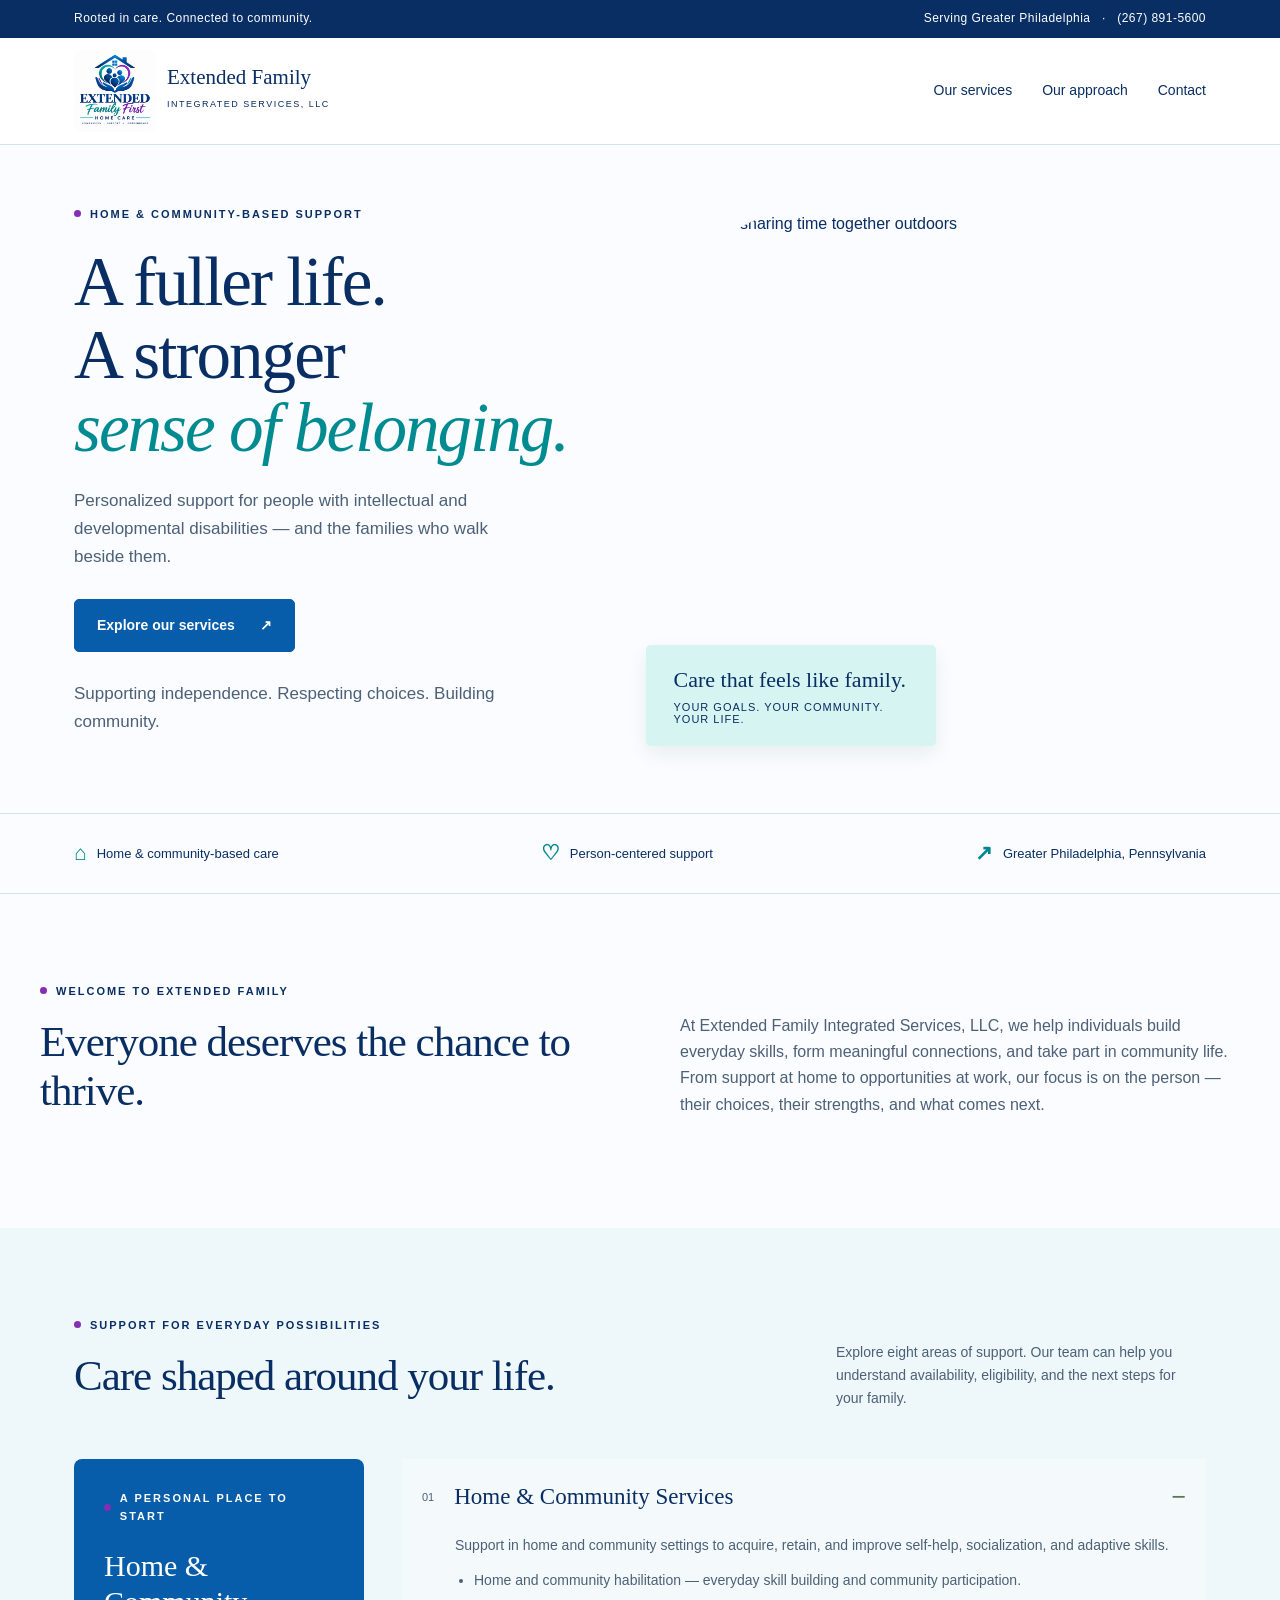
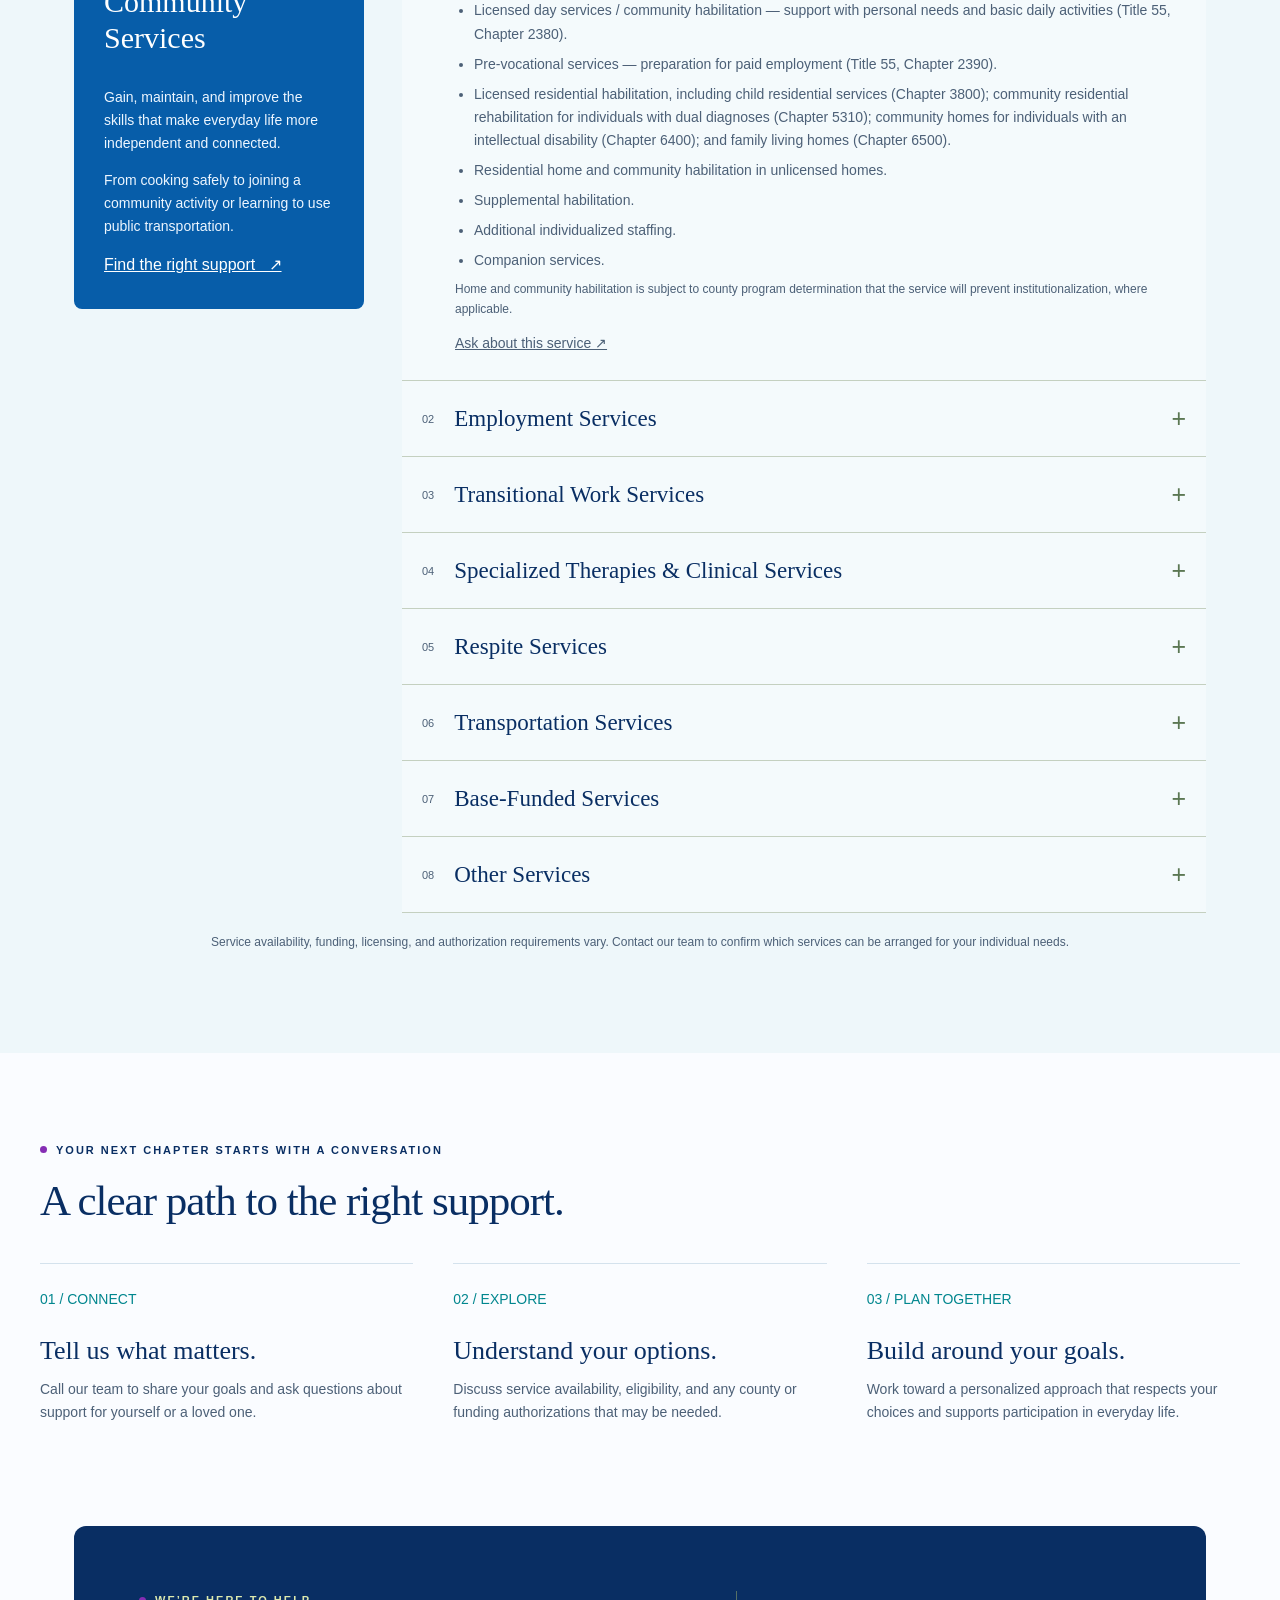
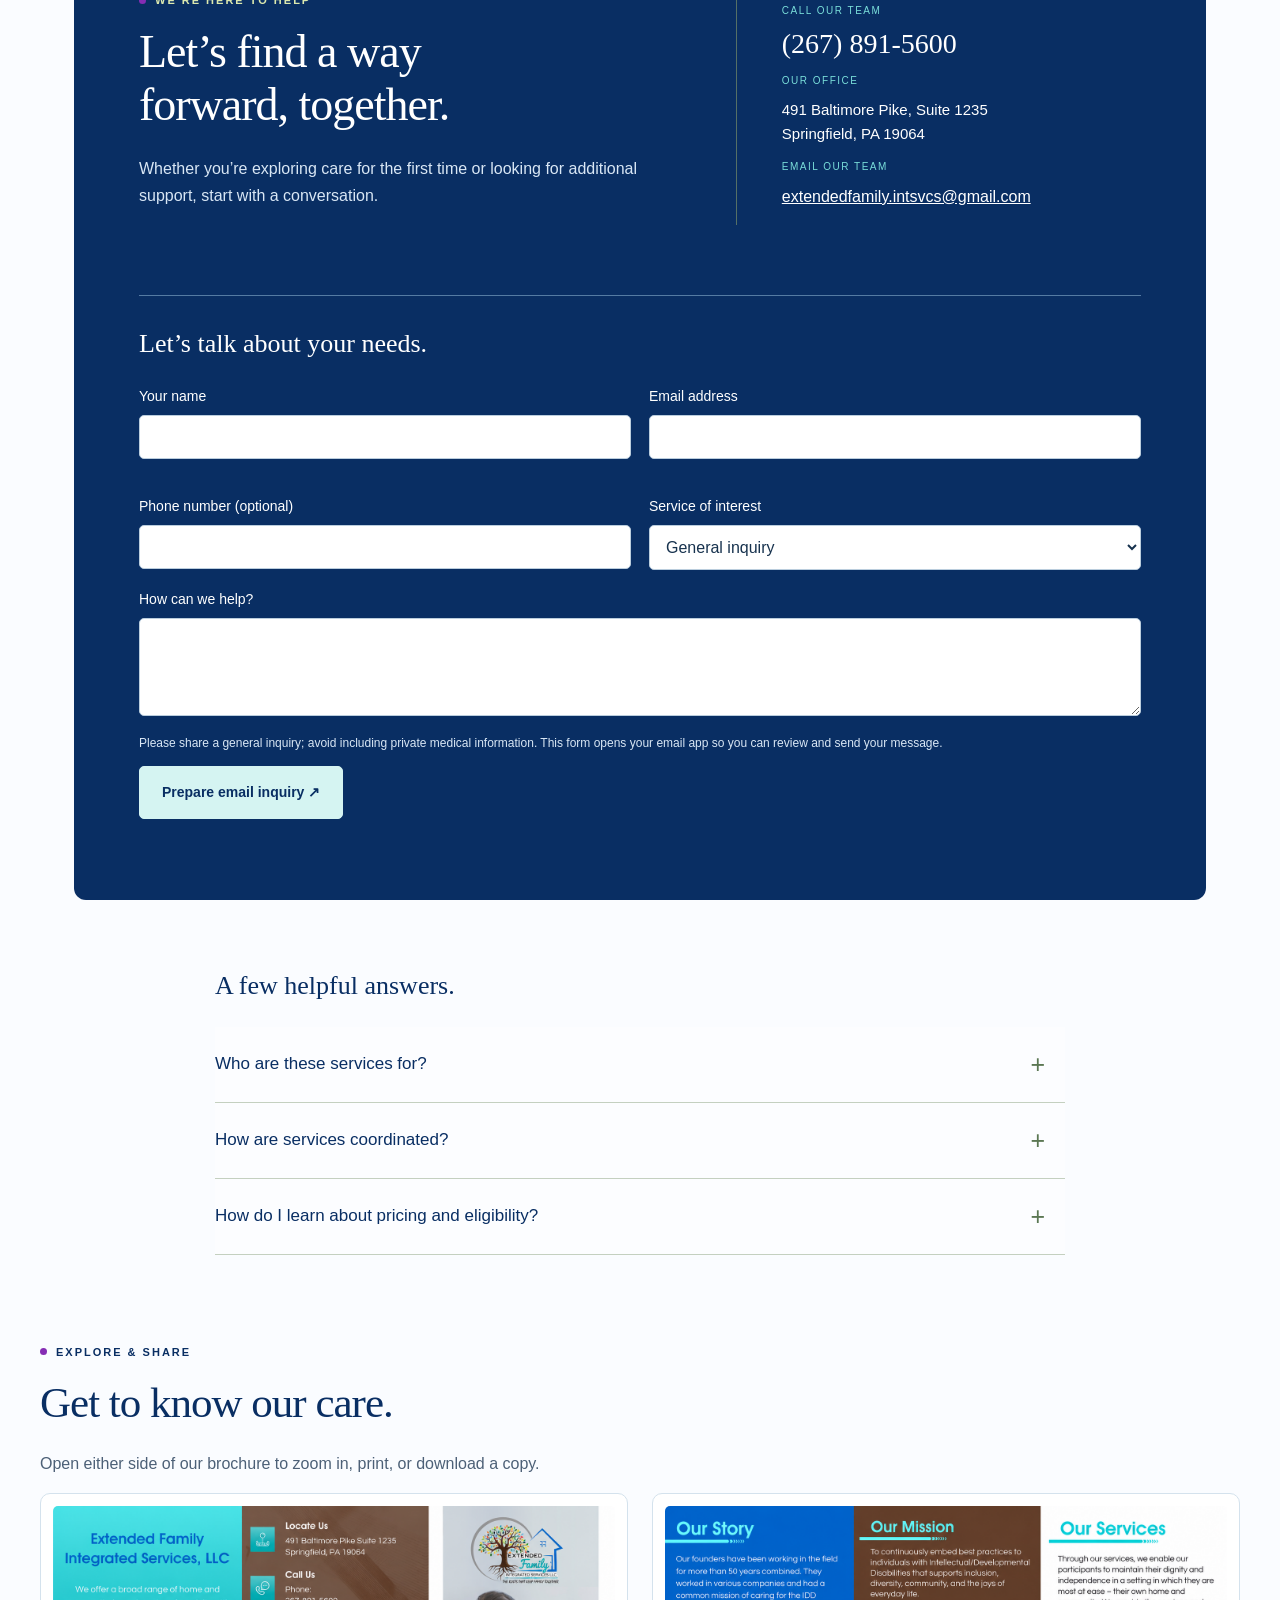
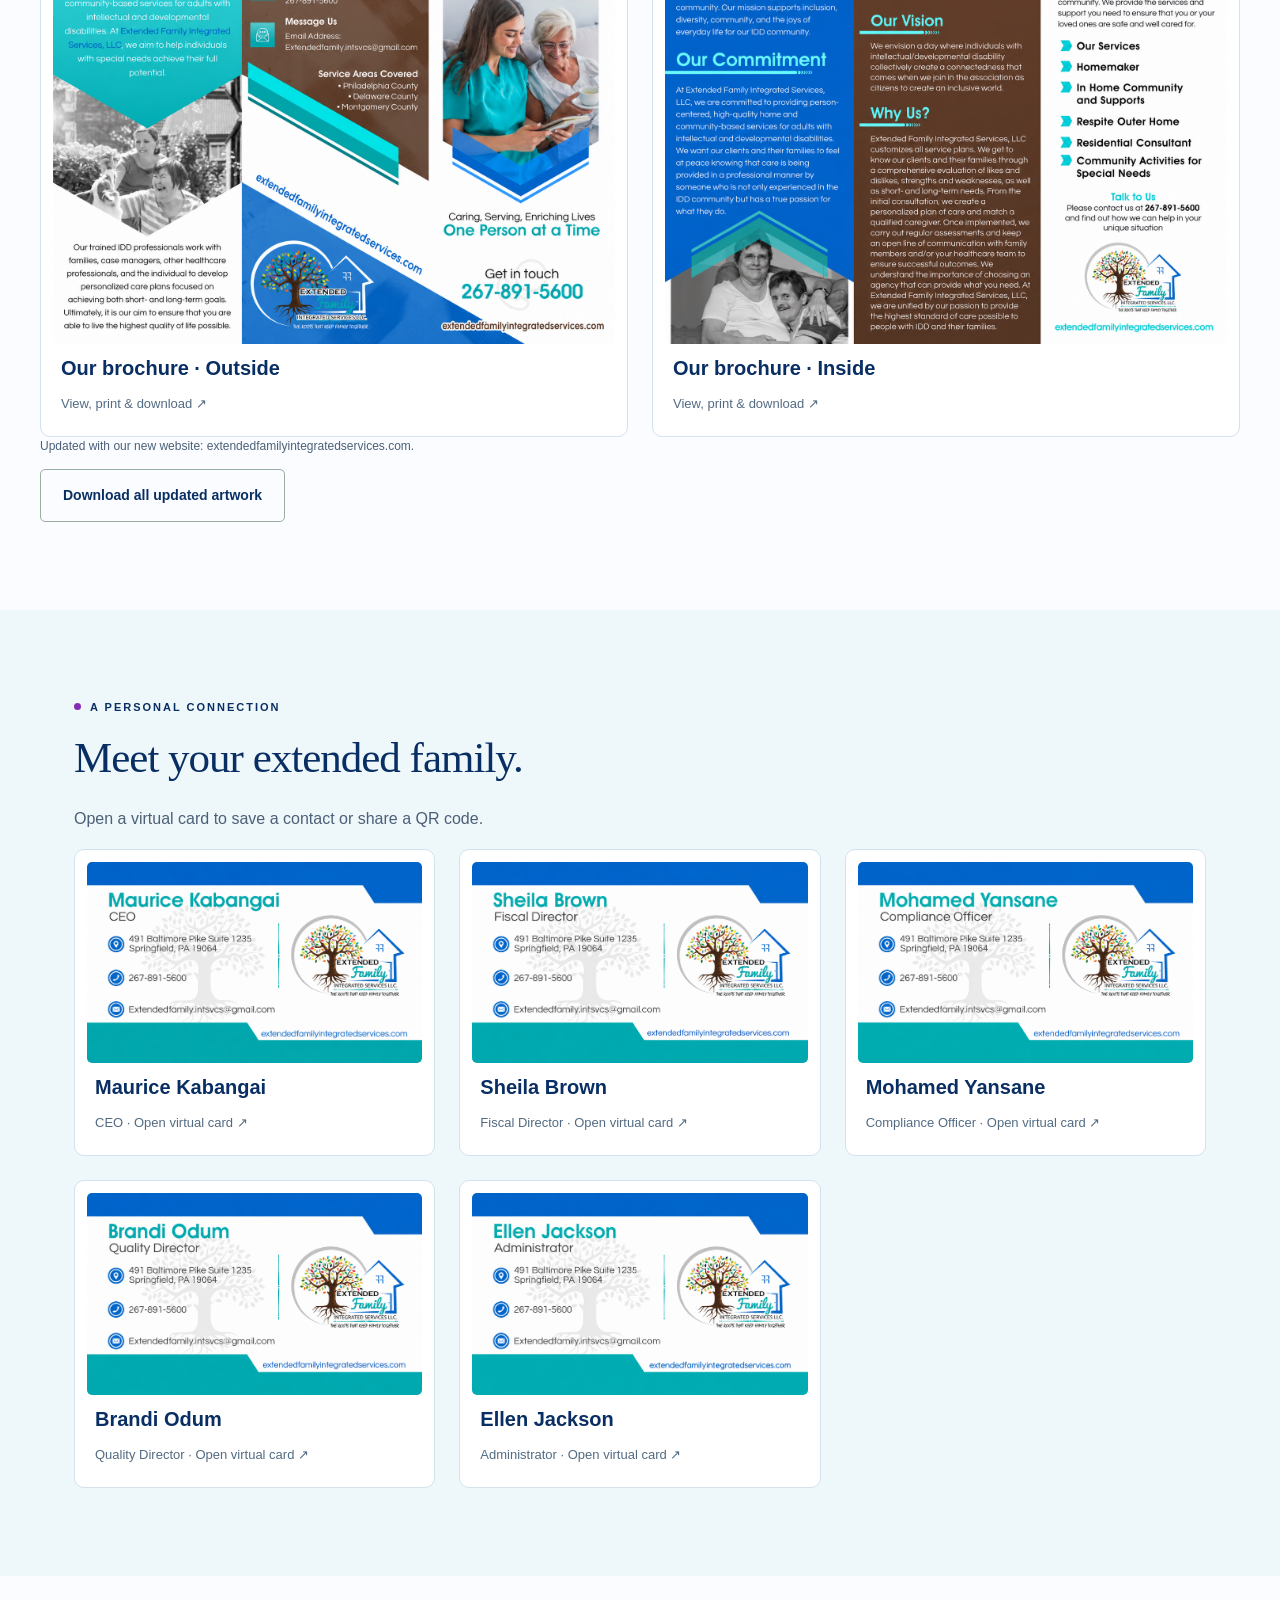
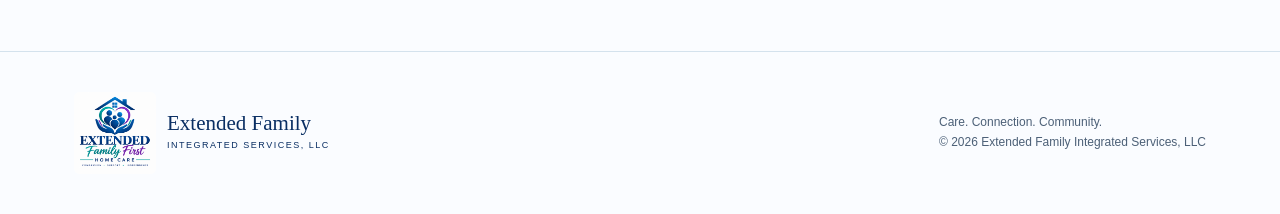
==== index.html @ a1084e84 "Add Extended Family Integrated Services site from ChatGPT build Static single-page site (index.html)" ====
<!DOCTYPE html><html lang="en"><head><meta charset="utf-8"><meta name="viewport" content="width=device-width,initial-scale=1"><title>Extended Family Integrated Services | Care, Community & Independence</title><meta name="description" content="Explore personalized developmental disability care, home and community services, employment support, respite and more in Greater Philadelphia."><style>
:root{--ink:#163c37;--green:#245b4b;--cream:#f6f5ef;--lime:#dce9ae;--line:#d6ddd3}*{box-sizing:border-box}html{scroll-behavior:smooth;scroll-padding-top:95px}body{margin:0;background:var(--cream);color:var(--ink);font:16px/1.65 Arial,sans-serif}a{color:inherit}button,input,select{font:inherit}a,button,summary{touch-action:manipulation}:focus-visible{outline:3px solid #b76931;outline-offset:5px}.wrap{max-width:1200px;margin:auto;padding:0 34px}.top{background:var(--ink);color:white;font-size:12px;letter-spacing:.04em;padding:9px 0}.top .wrap{display:flex;justify-content:space-between}.top a{text-decoration:none}header{position:sticky;top:0;background:#f6f5eff5;backdrop-filter:blur(10px);z-index:10;border-bottom:1px solid var(--line)}nav{height:88px;display:flex;align-items:center;justify-content:space-between;gap:20px}.brand{display:flex;align-items:center;gap:11px;text-decoration:none}.mark{width:43px;height:43px;background:var(--green);color:var(--lime);border-radius:50% 50% 12% 50%;display:grid;place-items:center;font:30px Georgia}.brand strong{font:22px Georgia;display:block;line-height:1.1}.brand small{font-size:9px;letter-spacing:1.5px}.links{display:flex;align-items:center;gap:30px;font-size:14px}.links a{text-decoration:none}.button{display:inline-flex;align-items:center;justify-content:center;gap:25px;padding:14px 22px;background:var(--green);color:white;text-decoration:none;border-radius:5px;border:1px solid var(--green);font-weight:600;font-size:14px}.button:hover{background:#163c37}.button.light{background:var(--lime);color:var(--ink);border-color:var(--lime)}.button.outline{background:transparent;color:var(--ink);border-color:#9aaea1}.hero{display:grid;grid-template-columns:1fr 1fr;gap:65px;padding-top:60px;padding-bottom:60px;align-items:center}.eyebrow{font-size:11px;letter-spacing:2px;text-transform:uppercase;font-weight:700;display:flex;align-items:center;gap:9px}.eyebrow:before{content:'';width:7px;height:7px;background:#83a16b;border-radius:50%}h1,h2,h3,p{margin-top:0}h1{font:clamp(46px,5.4vw,72px)/1.06 Georgia,serif;letter-spacing:-2px;margin:22px 0}h1 em{font-weight:400;color:#688259}p{color:#566b61}.hero p{max-width:450px;font-size:17px}.actions{display:flex;gap:14px;flex-wrap:wrap;margin:28px 0}.small{font-size:12px}.hero-media{position:relative;padding-bottom:25px}.hero-media img{width:100%;height:510px;object-fit:cover;border-radius:130px 12px 12px 12px;display:block}.photo-note{position:absolute;bottom:0;left:-27px;background:var(--lime);padding:21px 28px;border-radius:5px;box-shadow:0 8px 20px #163c3712;max-width:290px;font:22px/1.25 Georgia}.photo-note span{display:block;font:11px Arial;margin-top:8px;letter-spacing:1px}.trust{border-block:1px solid var(--line);padding:22px 0}.trust .wrap{display:flex;justify-content:space-between;gap:20px;font-size:13px}.trust span{display:flex;gap:10px;align-items:center}.trust b{font-size:21px;color:#728b58}.section{padding:88px 0}.intro{display:grid;grid-template-columns:1fr 1fr;gap:80px;align-items:start}h2{font:43px/1.15 Georgia;letter-spacing:-1px;margin:17px 0 24px}h3{font:26px/1.2 Georgia}.intro p{padding-top:31px}.services{background:#eaf0e6}.section-head{display:flex;justify-content:space-between;align-items:end;gap:40px;margin-bottom:35px}.section-head p{max-width:370px;font-size:14px}.service-layout{display:grid;grid-template-columns:290px 1fr;gap:38px}.service-aside{background:var(--green);color:white;padding:30px;border-radius:8px;align-self:start}.service-aside p{color:#dae5d9;font-size:14px}.service-aside h3{font-size:30px;margin-top:22px}.service-aside a{color:var(--lime)}details{border-bottom:1px solid #c4d0c0;background:#ffffff55}summary{list-style:none;cursor:pointer;display:flex;align-items:center;gap:20px;padding:23px 20px;font:23px Georgia}summary::-webkit-details-marker{display:none}summary .num{font:11px Arial;color:#60745c}summary:after{content:'+';margin-left:auto;font:25px Arial;color:#5b7753}details[open] summary:after{content:'−'}.detail{padding:0 25px 25px 53px;color:#4d6357;font-size:14px}.detail p{margin-bottom:12px}.detail ul{padding-left:19px;margin:8px 0}.detail li{margin:7px 0}.detail strong{color:var(--ink)}.reg{font-size:12px;color:#71816e}.steps{display:grid;grid-template-columns:repeat(3,1fr);gap:40px;margin-top:38px}.step{border-top:1px solid var(--line);padding-top:22px}.step>span{font:14px Arial;color:#779461}.step h3{margin:22px 0 12px}.step p{font-size:14px}.contact{background:var(--ink);color:white;padding:65px;border-radius:12px;display:grid;grid-template-columns:1.3fr 1fr;gap:70px}.contact h2{font-size:46px}.contact p{color:#c5d5c8}.contact .eyebrow{color:#dce9ae}.contact-info{border-left:1px solid #557066;padding-left:45px}.contact-info small{display:block;color:#aebfac;letter-spacing:1.5px;font-size:10px;margin:12px 0 8px}.phone{font:28px Georgia;text-decoration:none}.contact-info address{font-style:normal;font-size:15px}.faq{max-width:850px;margin:70px auto 0}.faq h3{margin-bottom:25px}.faq summary{font:17px Arial;padding-left:0}.faq .detail{padding-left:0}footer{padding:40px 0;border-top:1px solid var(--line);margin-top:75px;font-size:12px}.foot{display:flex;justify-content:space-between;gap:25px;align-items:center}footer p{margin:0}.menu{display:none} @media(max-width:850px){.links{gap:16px}.links .button{display:none}.hero{gap:30px}h1{font-size:51px}.hero-media img{height:450px}.intro{gap:35px}.service-layout{grid-template-columns:230px 1fr}.contact{padding:40px;gap:30px}.trust .wrap{flex-wrap:wrap}}@media(max-width:620px){.wrap{padding:0 22px}.top .wrap>span{display:none}.top .wrap{justify-content:center}nav{height:76px}.brand strong{font-size:20px}.links{gap:15px;font-size:12px}.links a:nth-child(2){display:none}.hero{grid-template-columns:1fr;padding-top:35px;padding-bottom:40px;gap:30px}h1{font-size:52px}.hero-media img{height:370px;border-radius:80px 8px 8px 8px}.photo-note{left:12px;font-size:21px}.trust .wrap{display:grid;gap:10px;font-size:12px}.section{padding:55px 0}.intro,.service-layout,.contact{grid-template-columns:1fr;gap:20px}h2{font-size:36px}.intro p{padding-top:0}.section-head{display:block;margin-bottom:25px}.service-aside{padding:24px}.service-aside h3{margin:10px 0}.steps{grid-template-columns:1fr;gap:20px}.step h3{margin-top:12px}summary{font-size:20px;padding-inline:10px}.detail{padding-left:35px}.contact{padding:30px 24px}.contact h2{font-size:38px}.contact-info{border-left:0;border-top:1px solid #557066;padding:20px 0 0}.foot{align-items:start;flex-direction:column}.faq{margin-top:45px}}

/* Comfortable sizing across phones, tablets, and desktops. */
.hero>div,.intro>*,.service-layout>*,.contact>*{min-width:0}
summary{overflow-wrap:anywhere}summary .num,summary:after{flex-shrink:0}
@media(max-width:1000px) and (min-width:621px){.hero{gap:32px}h1{font-size:clamp(40px,5.4vw,54px)}.hero-media img{height:440px}.photo-note{left:0}.links{gap:18px}.contact{padding:36px;gap:28px}.contact-info{padding-left:26px}}
@media(max-width:620px){nav{height:auto;min-height:100px;flex-wrap:wrap;gap:8px;padding-top:14px!important;padding-bottom:10px!important}.links{width:100%;justify-content:space-between}.links a{display:flex!important;align-items:center;min-height:44px}.links .button{display:none!important}.links a:nth-child(2){display:flex!important}html{scroll-padding-top:125px}h1{font-size:clamp(39px,10.8vw,52px)}.hero p{font-size:16px}.hero .small{font-size:12px}.actions{gap:10px}.actions .button{width:100%;min-height:48px}.hero-media img{height:340px}.photo-note{max-width:calc(100% - 24px)}summary{min-height:64px;gap:12px;font-size:19px}.detail{padding-left:26px}.phone{font-size:26px}.contact .button{width:100%}.contact h2{font-size:clamp(31px,9vw,38px)}.section-head p{max-width:none}}
@media(prefers-reduced-motion:reduce){html{scroll-behavior:auto}}

:root{--ink:#092e63;--green:#075da9;--cream:#fafcff;--lime:#d5f4f2;--line:#d4e2ed}p{color:#4c6077}header{background:#fffffff5}.brand-logo{width:82px;height:82px;object-fit:contain}.brand strong{font-size:21px}.brand small{font-size:9px}nav{height:106px}.top{background:#092e63}h1 em{color:#008b91}.eyebrow:before{background:#852db4}.services,.team-section{background:#eef7fa}.service-aside{background:#075da9}.service-aside p{color:#edf6ff}.service-aside a{color:white}.trust b,.step>span{color:#00868e}.detail,.reg,summary .num{color:#4c6077}.contact{background:#092e63}.contact p{color:#d9e7f5}.contact-info small{color:#79ddd9}.email{overflow-wrap:anywhere}.inquiry{grid-column:1/-1;border-top:1px solid #557ba3;padding-top:32px}.form-grid{display:grid;grid-template-columns:1fr 1fr;gap:18px}label{display:block;font-size:14px;margin-bottom:18px}input,select,textarea{display:block;width:100%;margin-top:7px;padding:12px;border:1px solid #bacddd;border-radius:5px;background:white;color:#17324e;font:16px Arial}textarea{resize:vertical}.brochure-grid,.team-grid{display:grid;grid-template-columns:repeat(2,minmax(0,1fr));gap:24px}.team-grid{grid-template-columns:repeat(3,minmax(0,1fr))}.media-tile{text-align:left;background:white;border:1px solid var(--line);border-radius:10px;padding:12px;cursor:pointer;color:var(--ink);min-width:0;transition:box-shadow .2s}.media-tile:hover{box-shadow:0 8px 28px #092e6320}.media-tile img{width:100%;display:block;border-radius:5px}.media-tile strong,.media-tile span{display:block;padding:8px 8px 0}.media-tile strong{font-size:20px}.media-tile span{font-size:13px;padding-bottom:10px;color:#536b82}dialog{width:min(1050px,95vw);max-height:92dvh;border:0;border-radius:12px;padding:24px;color:var(--ink)}dialog::backdrop{background:#071d39b8}.dialog-top{display:flex;align-items:center;justify-content:space-between;gap:18px;position:sticky;top:-24px;background:white;z-index:1;padding:12px 0}.dialog-top h3{margin:0}.preview-image{width:100%;display:block}.zoom-area{overflow:auto;max-height:65vh;border:1px solid var(--line)}.zoom-area.zoomed img{width:1600px;max-width:none}.virtual-card{padding:28px;background:linear-gradient(120deg,#e8f8fa,#f3edfa);border-radius:10px;display:grid;grid-template-columns:1fr 160px;gap:20px}.virtual-card h2{margin:0 0 8px}.virtual-card p{margin-bottom:10px}.virtual-card a{overflow-wrap:anywhere}.qr{width:160px;background:white}.card-actions{display:flex;gap:10px;flex-wrap:wrap;margin:22px 0}.artwork{margin-top:20px}.artwork summary{font:15px Arial}.brand-logo{background:white;border-radius:6px}body:has(dialog[open]){overflow:hidden}@media(max-width:850px){.team-grid{grid-template-columns:repeat(2,minmax(0,1fr))}}@media(max-width:620px){.brand-logo{width:68px;height:68px}.brand strong{font-size:20px}.form-grid,.brochure-grid,.team-grid,.virtual-card{grid-template-columns:1fr}.virtual-card{padding:20px}.virtual-card h2{font-size:31px}.qr{width:145px}.dialog-top h3{font-size:20px}dialog{padding:16px}.dialog-top{top:-16px}.contact{padding:26px 20px}.card-actions .button{flex:1 1 140px}}
@media print{body>*{display:none!important}body>dialog[open]{display:block!important;position:static;max-height:none;width:100%;padding:0}.dialog-top,.card-actions,.print-hide{display:none!important}.zoom-area{max-height:none;overflow:visible;border:0}.zoom-area img,.zoom-area.zoomed img{width:100%;max-width:100%}dialog::backdrop{display:none}}
.availability-note{text-align:center;padding-top:20px} </style></head><body><a href="#main" style="position:absolute;left:-10000px" onfocus="this.style.left='10px'" onblur="this.style.left='-10000px'">Skip to content</a><div class="top"><div class="wrap"><span>Rooted in care. Connected to community.</span><a href="tel:+12678915600">Serving Greater Philadelphia &nbsp; · &nbsp; (267) 891-5600</a></div></div><header><nav class="wrap" aria-label="Main navigation"><a class="brand" href="#"><img class="brand-logo" src="assets/logo.png" alt="Extended Family First Home Care logo"><span><strong>Extended Family</strong><small>INTEGRATED SERVICES, LLC</small></span></a><div class="links"><a href="#services">Our services</a><a href="#approach">Our approach</a><a href="#contact">Contact</a></div></nav></header><main id="main"><section class="hero wrap"><div><div class="eyebrow">Home & community-based support</div><h1>A fuller life.<br>A stronger<br><em>sense of belonging.</em></h1><p>Personalized support for people with intellectual and developmental disabilities — and the families who walk beside them.</p><div class="actions"><a class="button" href="#services">Explore our services <span>↗</span></a></div><p class="small">Supporting independence. Respecting choices. Building community.</p></div><div class="hero-media"><img src="https://images.unsplash.com/photo-1511632765486-a01980e01a18?auto=format&fit=crop&w=1200&q=85" alt="Family sharing time together outdoors"><div class="photo-note">Care that feels like family.<span>YOUR GOALS. YOUR COMMUNITY. YOUR LIFE.</span></div></div></section><div class="trust"><div class="wrap"><span><b>⌂</b> Home & community-based care</span><span><b>♡</b> Person-centered support</span><span><b>↗</b> Greater Philadelphia, Pennsylvania</span></div></div><section class="section wrap intro" id="about"><div><div class="eyebrow">Welcome to Extended Family</div><h2>Everyone deserves the chance to thrive.</h2></div><p>At Extended Family Integrated Services, LLC, we help individuals build everyday skills, form meaningful connections, and take part in community life. From support at home to opportunities at work, our focus is on the person — their choices, their strengths, and what comes next.</p></section><section class="section services" id="services"><div class="wrap"><div class="section-head"><div><div class="eyebrow">Support for everyday possibilities</div><h2>Care shaped around your life.</h2></div><p>Explore eight areas of support. Our team can help you understand availability, eligibility, and the next steps for your family.</p></div><div class="service-layout"><aside class="service-aside"><div class="eyebrow">A personal place to start</div><h3>Home & Community Services</h3><p>Gain, maintain, and improve the skills that make everyday life more independent and connected.</p><p>From cooking safely to joining a community activity or learning to use public transportation.</p><a href="#contact">Find the right support &nbsp; ↗</a></aside><div id="service-list"></div></div><p class="reg availability-note">Service availability, funding, licensing, and authorization requirements vary. Contact our team to confirm which services can be arranged for your individual needs.</p></div></section><section class="section wrap" id="approach"><div class="eyebrow">Your next chapter starts with a conversation</div><h2>A clear path to the right support.</h2><div class="steps"><div class="step"><span>01 / CONNECT</span><h3>Tell us what matters.</h3><p>Call our team to share your goals and ask questions about support for yourself or a loved one.</p></div><div class="step"><span>02 / EXPLORE</span><h3>Understand your options.</h3><p>Discuss service availability, eligibility, and any county or funding authorizations that may be needed.</p></div><div class="step"><span>03 / PLAN TOGETHER</span><h3>Build around your goals.</h3><p>Work toward a personalized approach that respects your choices and supports participation in everyday life.</p></div></div></section><section class="wrap" id="contact"><div class="contact"><div><div class="eyebrow">We’re here to help</div><h2>Let’s find a way<br>forward, together.</h2><p>Whether you’re exploring care for the first time or looking for additional support, start with a conversation.</p></div><div class="contact-info"><small>CALL OUR TEAM</small><a class="phone" href="tel:+12678915600">(267) 891-5600</a><small>OUR OFFICE</small><address>491 Baltimore Pike, Suite 1235<br>Springfield, PA 19064</address><small>EMAIL OUR TEAM</small><a class="email" href="mailto:extendedfamily.intsvcs@gmail.com">extendedfamily.intsvcs@gmail.com</a></div><form id="inquiry" class="inquiry" method="post"><h3>Let’s talk about your needs.</h3><div class="form-grid"><label>Your name<input name="name" autocomplete="name" required></label><label>Email address<input type="email" name="email" autocomplete="email" required></label><label>Phone number (optional)<input type="tel" name="phone" autocomplete="tel"></label><label>Service of interest<select name="service"><option>General inquiry</option><option>Home & Community Services</option><option>Employment Services</option><option>Transitional Work</option><option>Therapies & Clinical Services</option><option>Respite</option><option>Transportation</option><option>Base-Funded Services</option><option>Other Services</option></select></label></div><label>How can we help?<textarea name="message" rows="4" required></textarea></label><p class="small">Please share a general inquiry; avoid including private medical information. This form opens your email app so you can review and send your message.</p><button class="button light" type="submit">Prepare email inquiry ↗</button><p id="form-status" role="status"></p></form></div><div class="faq"><h3>A few helpful answers.</h3><details><summary>Who are these services for?</summary><div class="detail">Our focus is on individuals with intellectual and developmental disabilities and their families. Eligibility and authorization depend on the specific service and funding source.</div></details><details><summary>How are services coordinated?</summary><div class="detail">Extended Family Integrated Services, LLC is enrolled with the Pennsylvania Department of Human Services and works through the Home and Community-Based Services registry. Call to discuss service options and any required coordination with your county program.</div></details><details><summary>How do I learn about pricing and eligibility?</summary><div class="detail">Call (267) 891-5600 to discuss your needs, current service availability, funding, and eligibility. Services are not sold as a fixed package because individual needs and authorizations vary.</div></details></div></section><section class="section wrap" id="brochures"><div class="eyebrow">Explore & share</div><h2>Get to know our care.</h2><p>Open either side of our brochure to zoom in, print, or download a copy.</p><div class="brochure-grid"><button class="media-tile" data-brochure="outer"><img src="assets/brochure-outer-updated.png" loading="lazy" alt="Our brochure · Outside"><strong>Our brochure · Outside</strong><span>View, print & download ↗</span></button><button class="media-tile" data-brochure="inner"><img src="assets/brochure-inner-updated.png" loading="lazy" alt="Our brochure · Inside"><strong>Our brochure · Inside</strong><span>View, print & download ↗</span></button></div><p class="small">Updated with our new website: extendedfamilyintegratedservices.com.</p><a class="button outline" href="assets/updated-artwork.zip" download>Download all updated artwork</a></section><section class="section team-section" id="team"><div class="wrap"><div class="eyebrow">A personal connection</div><h2>Meet your extended family.</h2><p>Open a virtual card to save a contact or share a QR code.</p><div class="team-grid"><button class="media-tile" id="card-maurice" data-card="maurice"><img src="assets/maurice-updated.png" loading="lazy" alt="Printed business card for Maurice Kabangai, CEO"><strong>Maurice Kabangai</strong><span>CEO · Open virtual card ↗</span></button><button class="media-tile" id="card-sheila" data-card="sheila"><img src="assets/sheila-updated.png" loading="lazy" alt="Printed business card for Sheila Brown, Fiscal Director"><strong>Sheila Brown</strong><span>Fiscal Director · Open virtual card ↗</span></button><button class="media-tile" id="card-mohamed" data-card="mohamed"><img src="assets/mohamed-updated.png" loading="lazy" alt="Printed business card for Mohamed Yansane, Compliance Officer"><strong>Mohamed Yansane</strong><span>Compliance Officer · Open virtual card ↗</span></button><button class="media-tile" id="card-brandi" data-card="brandi"><img src="assets/brandi-updated.png" loading="lazy" alt="Printed business card for Brandi Odum, Quality Director"><strong>Brandi Odum</strong><span>Quality Director · Open virtual card ↗</span></button><button class="media-tile" id="card-ellen" data-card="ellen"><img src="assets/ellen-updated.png" loading="lazy" alt="Printed business card for Ellen Jackson, Administrator"><strong>Ellen Jackson</strong><span>Administrator · Open virtual card ↗</span></button></div></div></section></main><dialog id="viewer" aria-labelledby="viewer-title"><div class="dialog-top"><h3 id="viewer-title"></h3><button class="button outline" id="close-viewer" aria-label="Close preview">Close ×</button></div><div id="viewer-body"></div></dialog><footer><div class="wrap foot"><a class="brand" href="#"><img class="brand-logo" src="assets/logo.png" alt="Extended Family First Home Care logo"><span><strong>Extended Family</strong><small>INTEGRATED SERVICES, LLC</small></span></a><p>Care. Connection. Community.<br>© <span id="year"></span> Extended Family Integrated Services, LLC</p></div></footer><script>
const services=[
['Home & Community Services','Support in home and community settings to acquire, retain, and improve self-help, socialization, and adaptive skills.',['Home and community habilitation — everyday skill building and community participation.','Licensed day services / community habilitation — support with personal needs and basic daily activities (Title 55, Chapter 2380).','Pre-vocational services — preparation for paid employment (Title 55, Chapter 2390).','Licensed residential habilitation, including child residential services (Chapter 3800); community residential rehabilitation for individuals with dual diagnoses (Chapter 5310); community homes for individuals with an intellectual disability (Chapter 6400); and family living homes (Chapter 6500).','Residential home and community habilitation in unlicensed homes.','Supplemental habilitation.','Additional individualized staffing.','Companion services.'],'Home and community habilitation is subject to county program determination that the service will prevent institutionalization, where applicable.'],
['Employment Services','Support to find and maintain competitive employment in the community.',['Supported employment services.','Job finding — skill development, outreach to potential employers, job task training, and assistance acquiring a job.','Job support — follow-up with the individual and employer to identify and resolve challenges and support continued employment.']],
['Transitional Work Services','Explore transitional work support as part of a path toward employment.',['Contact our team to discuss available transitional work opportunities, individual goals, and program requirements.']],
['Specialized Therapies & Clinical Services','Discuss individualized therapeutic and clinical support needs.',['Physical therapy.','Occupational therapy.','Speech and language therapy.','Nursing services.','Specialized supplies.','Behavior support.','Vision and mobility therapy.']],
['Respite Services','Relief for primary caregivers during an absence or emergency, with care in the family home or an appropriate licensed setting.',['In-home respite — 24-hour or 15-minute service units.','Out-of-home respite — 24-hour or short-interval service units in a licensed home.'],'Confirm unit definitions, availability, and authorization with our team.'],
['Transportation Services','Support that helps individuals access their community.',['Transportation by mile.','Public transportation.','Transportation by trip over three zones.']],
['Base-Funded Services','Family-centered support options subject to funding and eligibility.',['Family support services.','Out-of-home respite care — 24-hour or 15-minute service units.','Family aide.','Special diet preparation.','Recreation and leisure activities.','Home rehabilitation.']],
['Other Services','Additional supports for accessibility, learning, and daily living.',['Environmental accessibility adaptations.','Assistive technology and equipment.','Homemaker and chore services.','Education support services.','Respite — 24-hour or 15-minute service units.']]
];
document.getElementById('service-list').innerHTML=services.map((s,i)=>`<details ${i===0?'open':''}><summary><span class="num">0${i+1}</span>${s[0]}</summary><div class="detail"><p>${s[1]}</p><ul>${s[2].map(t=>`<li>${t}</li>`).join('')}</ul>${s[3]?`<p class="reg">${s[3]}</p>`:''}<a href="#contact">Ask about this service ↗</a></div></details>`).join('');document.getElementById('year').textContent=new Date().getFullYear();
</script><script>
const members=[["maurice", "Maurice Kabangai", "CEO"], ["sheila", "Sheila Brown", "Fiscal Director"], ["mohamed", "Mohamed Yansane", "Compliance Officer"], ["brandi", "Brandi Odum", "Quality Director"], ["ellen", "Ellen Jackson", "Administrator"]];
const viewer=document.getElementById('viewer'), body=document.getElementById('viewer-body');
let opener;
function show(title,html){opener=document.activeElement;document.getElementById('viewer-title').textContent=title;body.innerHTML=html;if(!viewer.open)viewer.showModal();document.getElementById('close-viewer').focus();}
document.getElementById('close-viewer').onclick=()=>viewer.close();viewer.addEventListener('close',()=>{if(opener)opener.focus()});viewer.addEventListener('click',e=>{if(e.target===viewer){const r=viewer.getBoundingClientRect();if(e.clientX<r.left||e.clientX>r.right||e.clientY<r.top||e.clientY>r.bottom)viewer.close()}});
document.querySelectorAll('[data-brochure]').forEach(b=>b.onclick=()=>{const side=b.dataset.brochure;show('Brochure · '+side,`<div class="card-actions"><button class="button" id="zoom">Zoom / fit</button><button class="button outline" id="print">Print this side</button><a class="button outline" href="assets/brochure-${side}-updated.png" download>Download image</a></div><p class="print-hide small">Use Zoom to enlarge, then scroll to read each panel.</p><div class="zoom-area"><img class="preview-image" src="assets/brochure-${side}-updated.png" alt="${side} brochure"></div>`);document.getElementById('zoom').onclick=()=>body.querySelector('.zoom-area').classList.toggle('zoomed');document.getElementById('print').onclick=()=>window.print()});
function card(slug){const m=members.find(x=>x[0]===slug);if(!m)return;show(m[1]+' · Virtual card',`<div class="virtual-card"><div><h2>${m[1]}</h2><p><strong>${m[2]}</strong></p><p>Extended Family Integrated Services, LLC</p><p>491 Baltimore Pike, Suite 1235<br>Springfield, PA 19064</p><p><a href="tel:+12678915600">(267) 891-5600</a></p><p><a href="mailto:extendedfamily.intsvcs@gmail.com">extendedfamily.intsvcs@gmail.com</a></p><a href="https://extendedfamilyintegratedservices.com/#card-${slug}">extendedfamilyintegratedservices.com</a></div><div><img class="qr" src="assets/qr-${slug}.svg" alt="QR code for ${m[1]}'s virtual card"><p class="small">Scan to open this card on our new website.</p></div></div><div class="card-actions"><a class="button" href="assets/${slug}.vcf" download>Save contact</a><button class="button outline" id="copy-card">Copy card link</button><a class="button outline" href="assets/qr-${slug}.svg" download>Download QR</a></div><p role="status" id="share-status"></p><details class="artwork"><summary>View updated business card</summary><div class="zoom-area"><img class="preview-image" src="assets/${slug}-updated.png" alt="Updated business card for ${m[1]}"></div><a href="assets/${slug}-updated.png" download>Download updated card</a></details>`);document.getElementById('copy-card').onclick=async()=>{const url='https://extendedfamilyintegratedservices.com/#card-'+slug;try{await navigator.clipboard.writeText(url);document.getElementById('share-status').textContent='Card link copied.'}catch{document.getElementById('share-status').textContent=url}};}
document.querySelectorAll('[data-card]').forEach(b=>b.onclick=()=>card(b.dataset.card));
function linkedCard(){if(location.hash.startsWith('#card-'))card(location.hash.slice(6))}window.addEventListener('hashchange',linkedCard);linkedCard();
// Set this to your Formspree endpoint when ready.
const FORMSPREE_ENDPOINT='';
const inquiry=document.getElementById('inquiry');if(FORMSPREE_ENDPOINT){inquiry.action=FORMSPREE_ENDPOINT;inquiry.querySelector('button').textContent='Send inquiry';inquiry.querySelector('.small').textContent='Please share a general inquiry and avoid private medical information.'}
inquiry.addEventListener('submit',e=>{if(FORMSPREE_ENDPOINT)return;e.preventDefault();const f=new FormData(inquiry);const message=['Name: '+f.get('name'),'Email: '+f.get('email'),'Phone: '+f.get('phone'),'Service: '+f.get('service'),'',f.get('message')].join('\n');location.href='mailto:extendedfamily.intsvcs@gmail.com?subject='+encodeURIComponent('Service inquiry: '+f.get('service'))+'&body='+encodeURIComponent(message);document.getElementById('form-status').textContent='Your email app will open with a draft. Review and send it there. If no app opens, email extendedfamily.intsvcs@gmail.com directly.'});
</script></body></html>
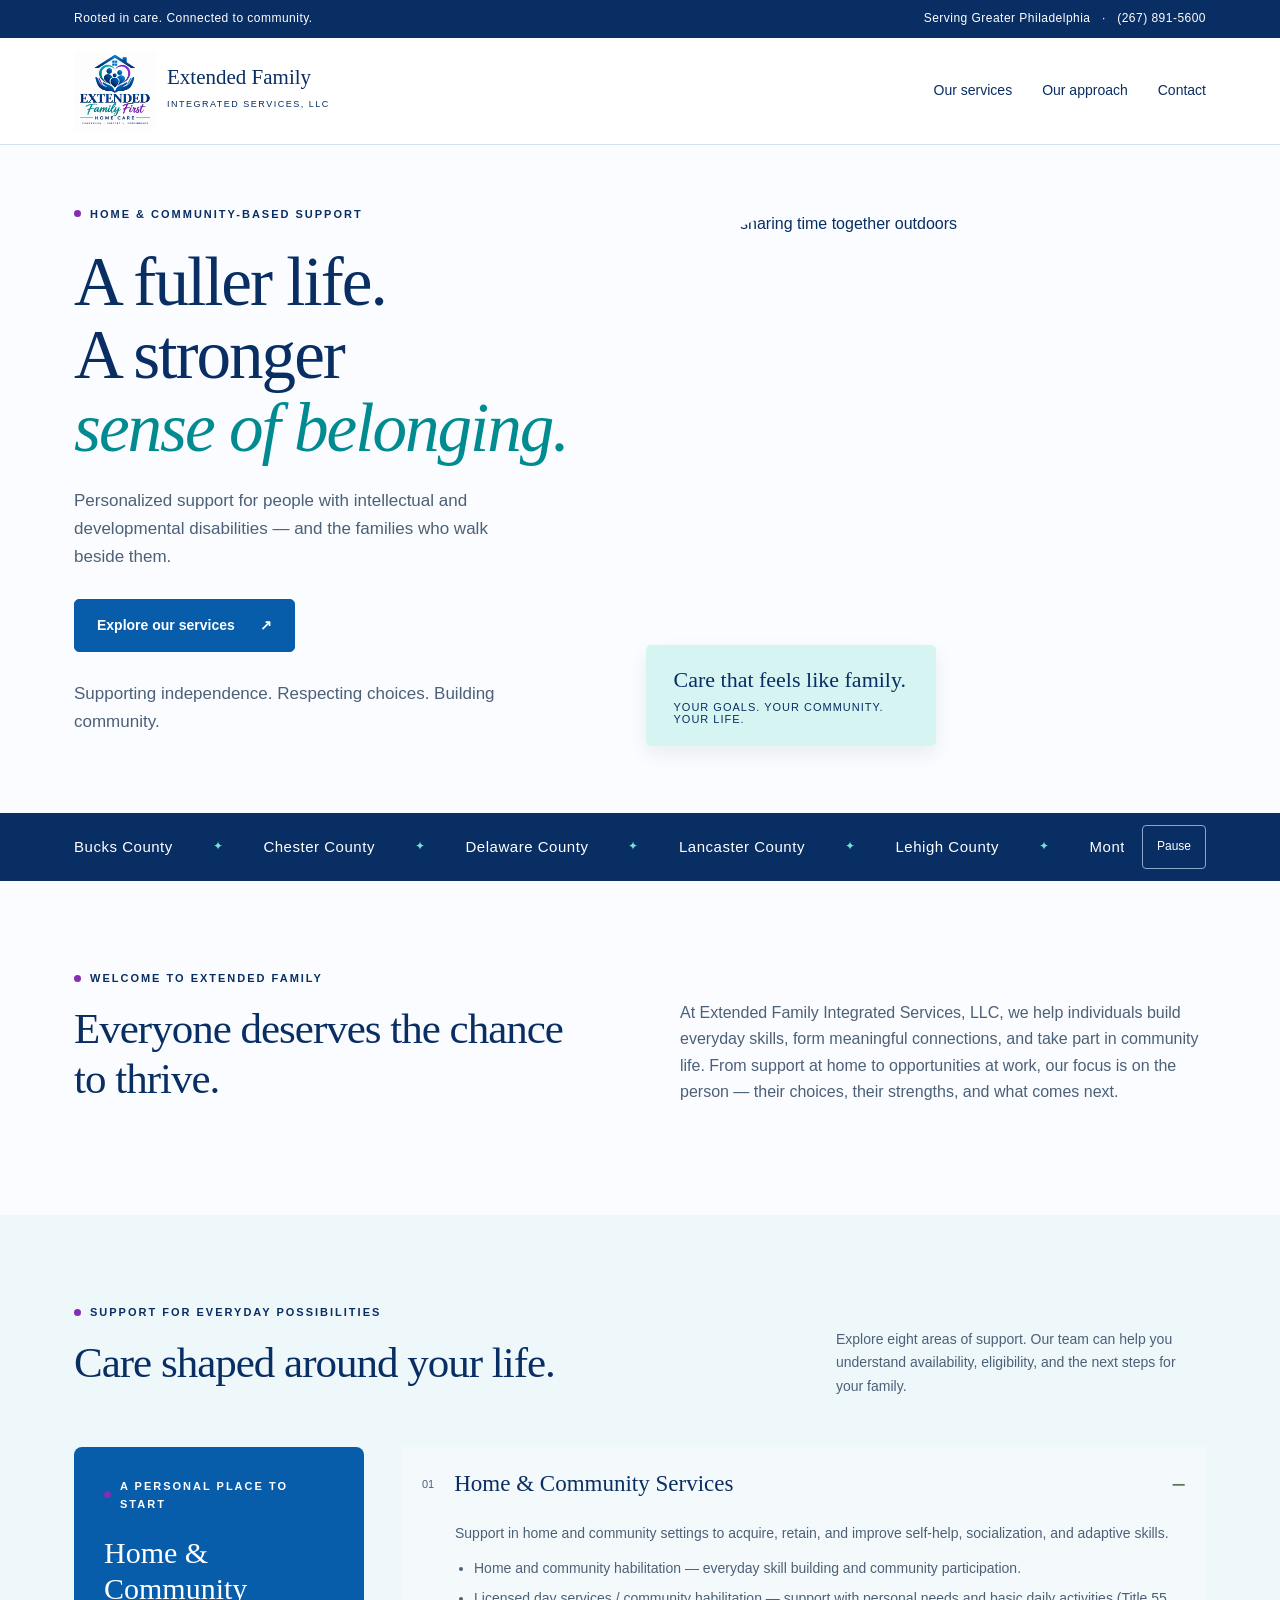
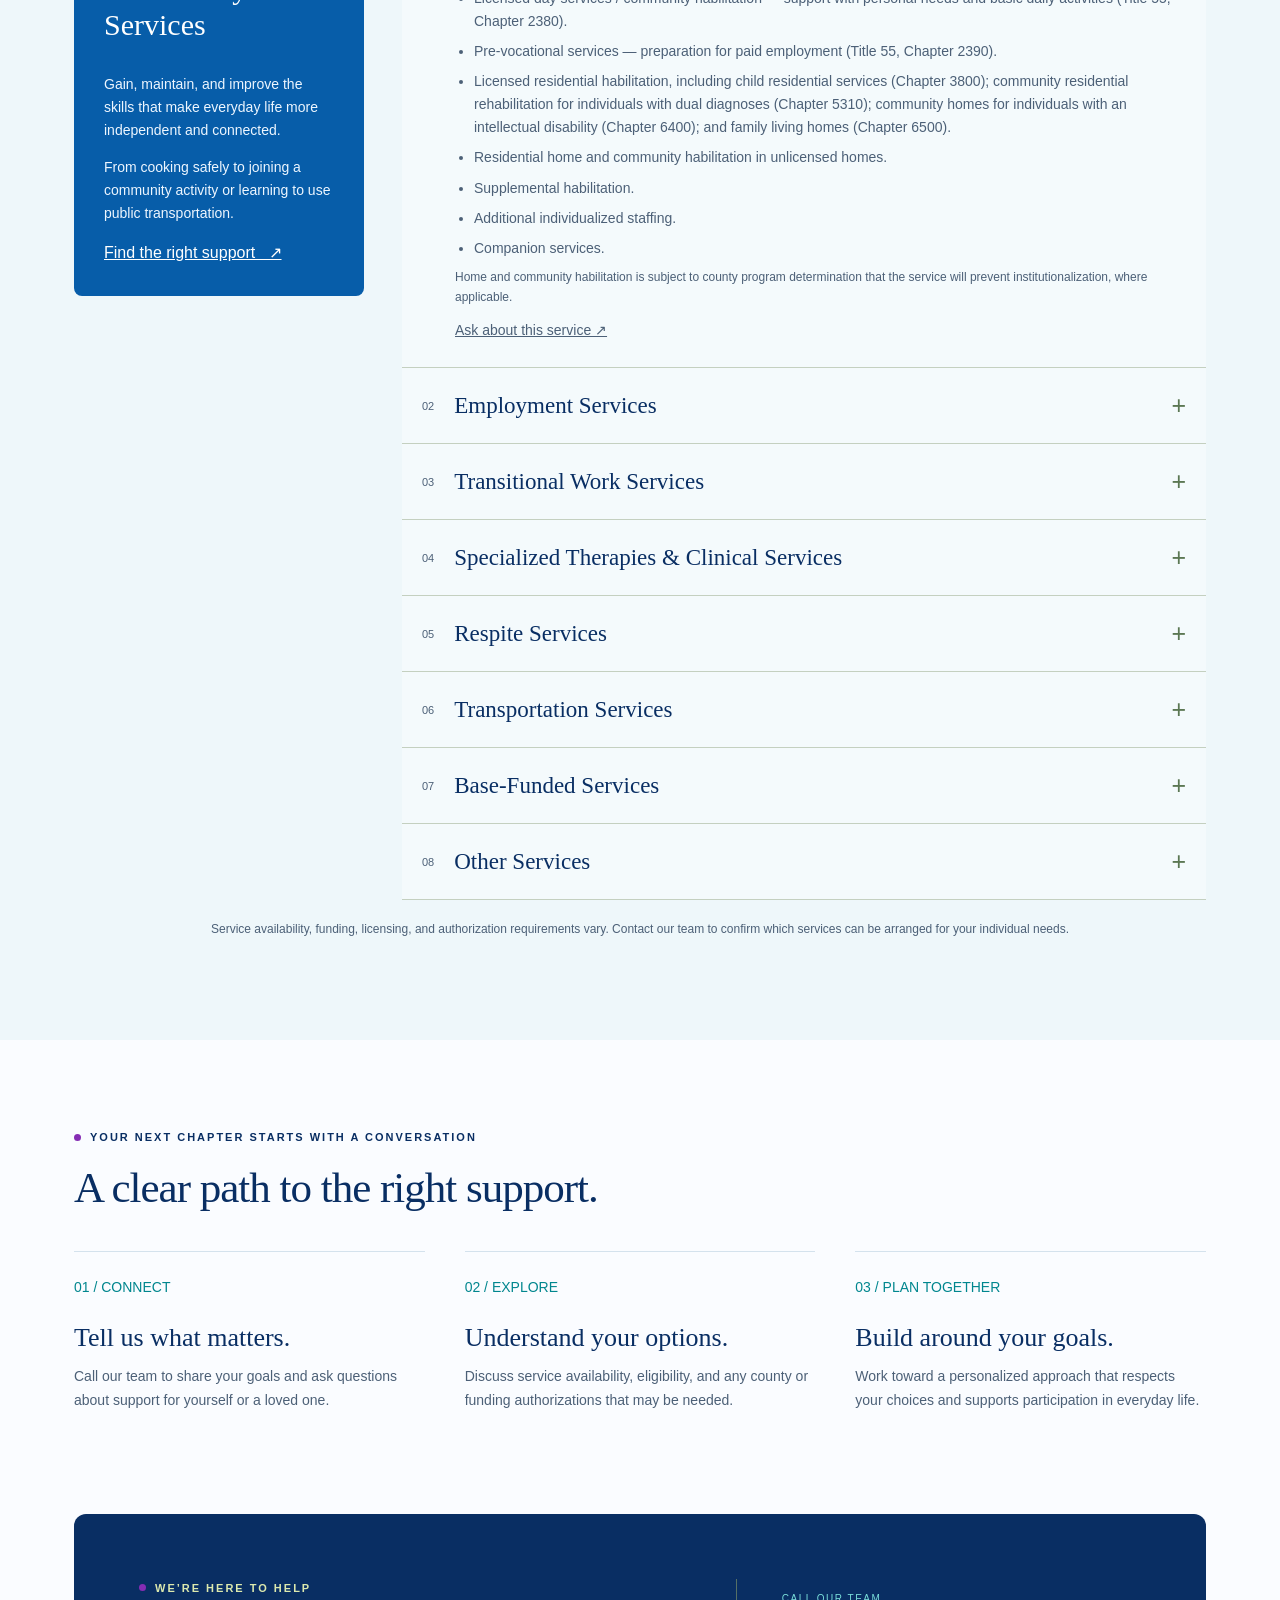
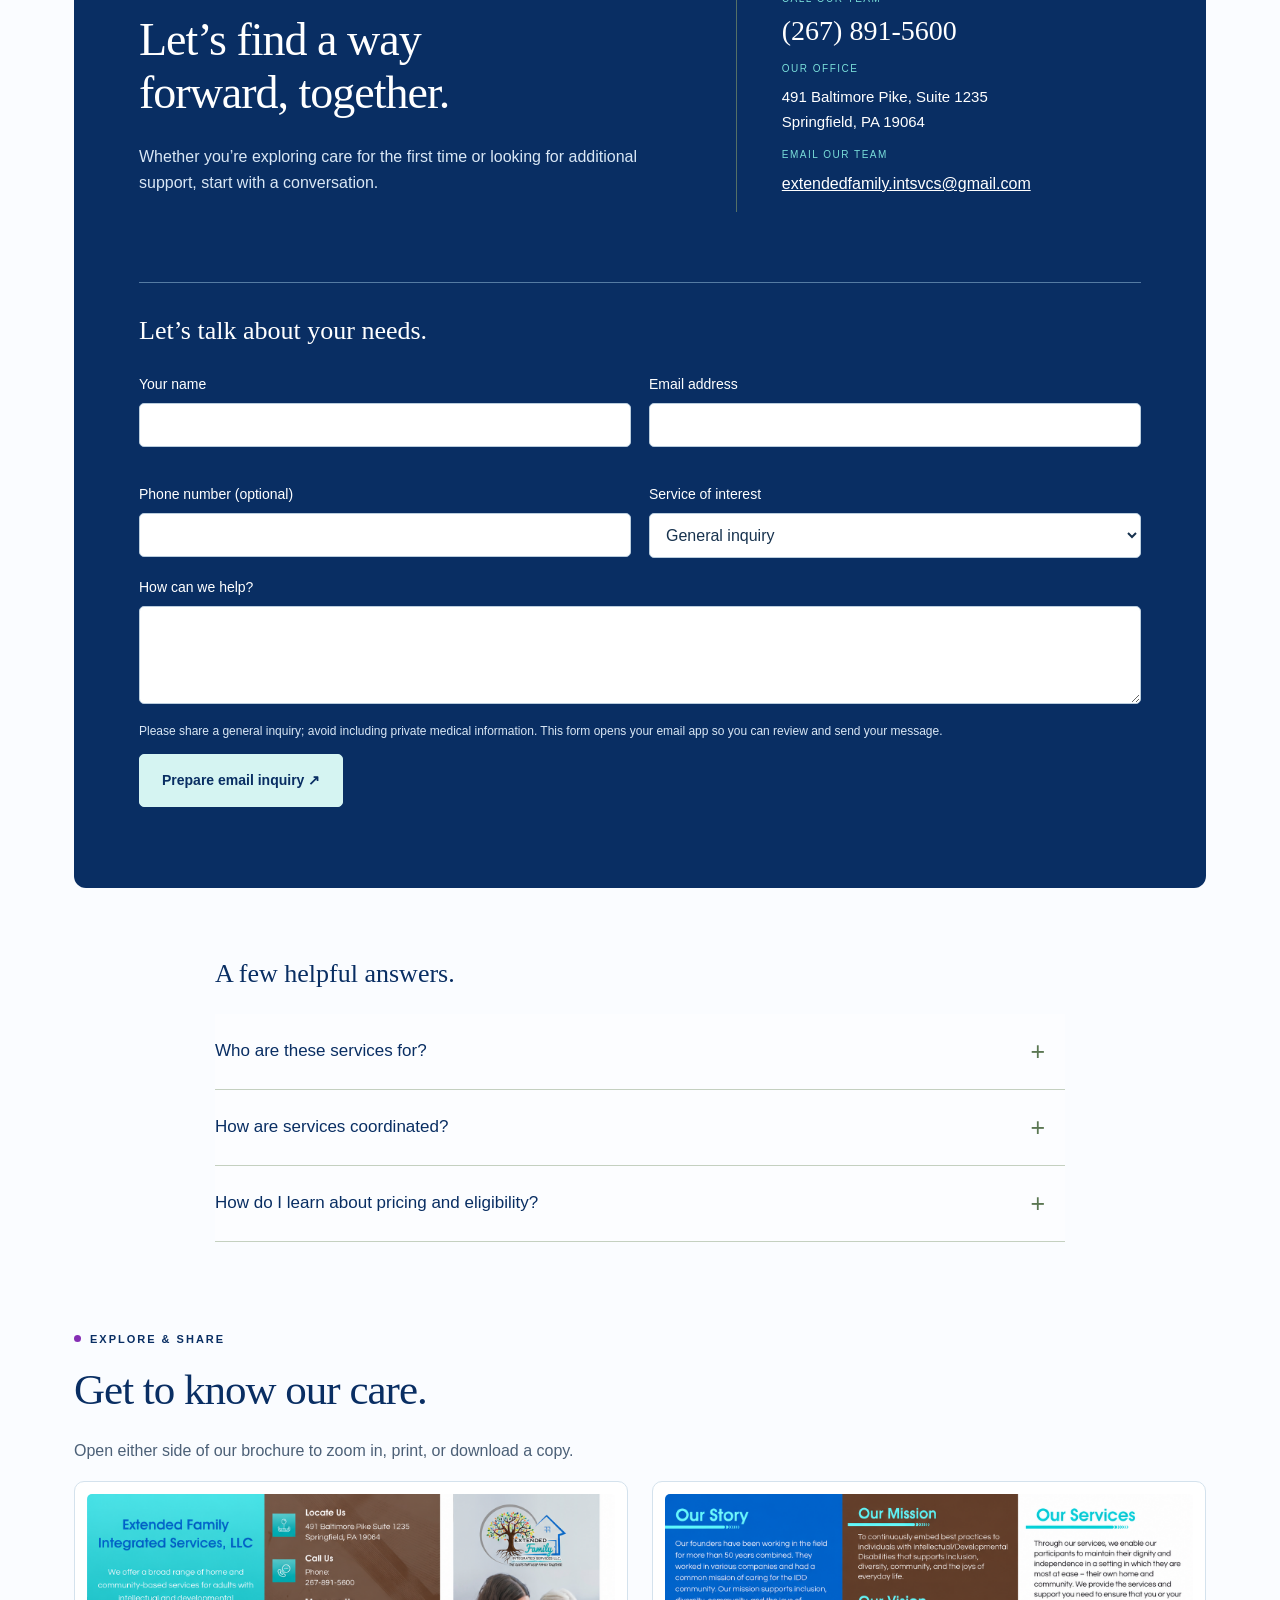
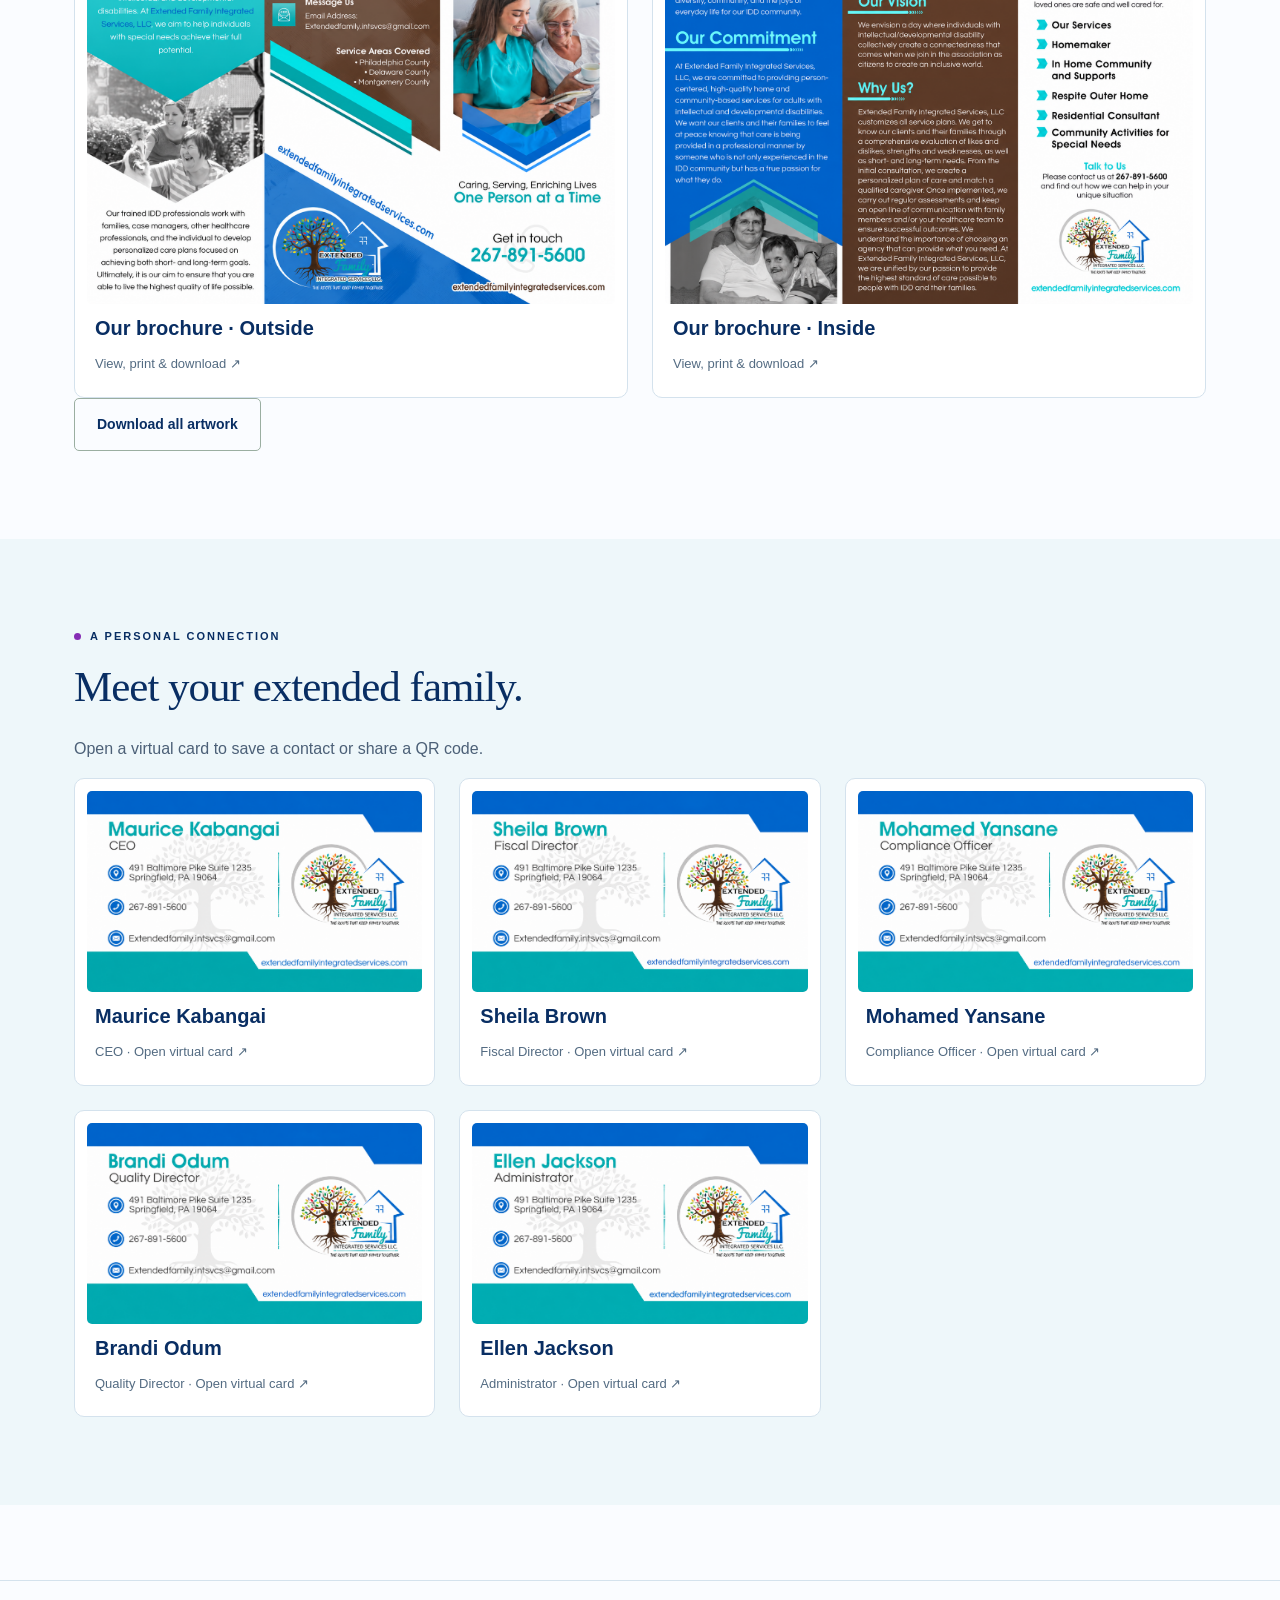
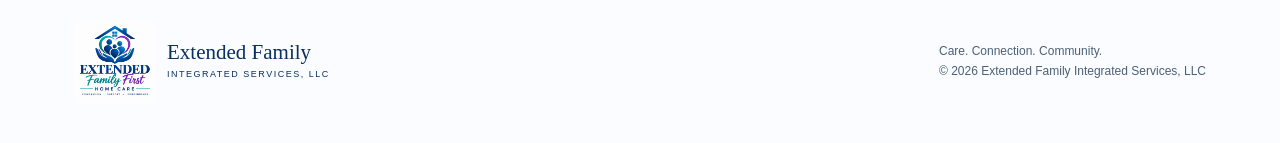
==== commit 6a5c530d: "Add county scrolling banner and fix responsive gutters and mobile navigation" ====
--- a/index.html
+++ b/index.html
@@ -10,7 +10,15 @@
 
 :root{--ink:#092e63;--green:#075da9;--cream:#fafcff;--lime:#d5f4f2;--line:#d4e2ed}p{color:#4c6077}header{background:#fffffff5}.brand-logo{width:82px;height:82px;object-fit:contain}.brand strong{font-size:21px}.brand small{font-size:9px}nav{height:106px}.top{background:#092e63}h1 em{color:#008b91}.eyebrow:before{background:#852db4}.services,.team-section{background:#eef7fa}.service-aside{background:#075da9}.service-aside p{color:#edf6ff}.service-aside a{color:white}.trust b,.step>span{color:#00868e}.detail,.reg,summary .num{color:#4c6077}.contact{background:#092e63}.contact p{color:#d9e7f5}.contact-info small{color:#79ddd9}.email{overflow-wrap:anywhere}.inquiry{grid-column:1/-1;border-top:1px solid #557ba3;padding-top:32px}.form-grid{display:grid;grid-template-columns:1fr 1fr;gap:18px}label{display:block;font-size:14px;margin-bottom:18px}input,select,textarea{display:block;width:100%;margin-top:7px;padding:12px;border:1px solid #bacddd;border-radius:5px;background:white;color:#17324e;font:16px Arial}textarea{resize:vertical}.brochure-grid,.team-grid{display:grid;grid-template-columns:repeat(2,minmax(0,1fr));gap:24px}.team-grid{grid-template-columns:repeat(3,minmax(0,1fr))}.media-tile{text-align:left;background:white;border:1px solid var(--line);border-radius:10px;padding:12px;cursor:pointer;color:var(--ink);min-width:0;transition:box-shadow .2s}.media-tile:hover{box-shadow:0 8px 28px #092e6320}.media-tile img{width:100%;display:block;border-radius:5px}.media-tile strong,.media-tile span{display:block;padding:8px 8px 0}.media-tile strong{font-size:20px}.media-tile span{font-size:13px;padding-bottom:10px;color:#536b82}dialog{width:min(1050px,95vw);max-height:92dvh;border:0;border-radius:12px;padding:24px;color:var(--ink)}dialog::backdrop{background:#071d39b8}.dialog-top{display:flex;align-items:center;justify-content:space-between;gap:18px;position:sticky;top:-24px;background:white;z-index:1;padding:12px 0}.dialog-top h3{margin:0}.preview-image{width:100%;display:block}.zoom-area{overflow:auto;max-height:65vh;border:1px solid var(--line)}.zoom-area.zoomed img{width:1600px;max-width:none}.virtual-card{padding:28px;background:linear-gradient(120deg,#e8f8fa,#f3edfa);border-radius:10px;display:grid;grid-template-columns:1fr 160px;gap:20px}.virtual-card h2{margin:0 0 8px}.virtual-card p{margin-bottom:10px}.virtual-card a{overflow-wrap:anywhere}.qr{width:160px;background:white}.card-actions{display:flex;gap:10px;flex-wrap:wrap;margin:22px 0}.artwork{margin-top:20px}.artwork summary{font:15px Arial}.brand-logo{background:white;border-radius:6px}body:has(dialog[open]){overflow:hidden}@media(max-width:850px){.team-grid{grid-template-columns:repeat(2,minmax(0,1fr))}}@media(max-width:620px){.brand-logo{width:68px;height:68px}.brand strong{font-size:20px}.form-grid,.brochure-grid,.team-grid,.virtual-card{grid-template-columns:1fr}.virtual-card{padding:20px}.virtual-card h2{font-size:31px}.qr{width:145px}.dialog-top h3{font-size:20px}dialog{padding:16px}.dialog-top{top:-16px}.contact{padding:26px 20px}.card-actions .button{flex:1 1 140px}}
 @media print{body>*{display:none!important}body>dialog[open]{display:block!important;position:static;max-height:none;width:100%;padding:0}.dialog-top,.card-actions,.print-hide{display:none!important}.zoom-area{max-height:none;overflow:visible;border:0}.zoom-area img,.zoom-area.zoomed img{width:100%;max-width:100%}dialog::backdrop{display:none}}
-.availability-note{text-align:center;padding-top:20px} </style></head><body><a href="#main" style="position:absolute;left:-10000px" onfocus="this.style.left='10px'" onblur="this.style.left='-10000px'">Skip to content</a><div class="top"><div class="wrap"><span>Rooted in care. Connected to community.</span><a href="tel:+12678915600">Serving Greater Philadelphia &nbsp; · &nbsp; (267) 891-5600</a></div></div><header><nav class="wrap" aria-label="Main navigation"><a class="brand" href="#"><img class="brand-logo" src="assets/logo.png" alt="Extended Family First Home Care logo"><span><strong>Extended Family</strong><small>INTEGRATED SERVICES, LLC</small></span></a><div class="links"><a href="#services">Our services</a><a href="#approach">Our approach</a><a href="#contact">Contact</a></div></nav></header><main id="main"><section class="hero wrap"><div><div class="eyebrow">Home & community-based support</div><h1>A fuller life.<br>A stronger<br><em>sense of belonging.</em></h1><p>Personalized support for people with intellectual and developmental disabilities — and the families who walk beside them.</p><div class="actions"><a class="button" href="#services">Explore our services <span>↗</span></a></div><p class="small">Supporting independence. Respecting choices. Building community.</p></div><div class="hero-media"><img src="https://images.unsplash.com/photo-1511632765486-a01980e01a18?auto=format&fit=crop&w=1200&q=85" alt="Family sharing time together outdoors"><div class="photo-note">Care that feels like family.<span>YOUR GOALS. YOUR COMMUNITY. YOUR LIFE.</span></div></div></section><div class="trust"><div class="wrap"><span><b>⌂</b> Home & community-based care</span><span><b>♡</b> Person-centered support</span><span><b>↗</b> Greater Philadelphia, Pennsylvania</span></div></div><section class="section wrap intro" id="about"><div><div class="eyebrow">Welcome to Extended Family</div><h2>Everyone deserves the chance to thrive.</h2></div><p>At Extended Family Integrated Services, LLC, we help individuals build everyday skills, form meaningful connections, and take part in community life. From support at home to opportunities at work, our focus is on the person — their choices, their strengths, and what comes next.</p></section><section class="section services" id="services"><div class="wrap"><div class="section-head"><div><div class="eyebrow">Support for everyday possibilities</div><h2>Care shaped around your life.</h2></div><p>Explore eight areas of support. Our team can help you understand availability, eligibility, and the next steps for your family.</p></div><div class="service-layout"><aside class="service-aside"><div class="eyebrow">A personal place to start</div><h3>Home & Community Services</h3><p>Gain, maintain, and improve the skills that make everyday life more independent and connected.</p><p>From cooking safely to joining a community activity or learning to use public transportation.</p><a href="#contact">Find the right support &nbsp; ↗</a></aside><div id="service-list"></div></div><p class="reg availability-note">Service availability, funding, licensing, and authorization requirements vary. Contact our team to confirm which services can be arranged for your individual needs.</p></div></section><section class="section wrap" id="approach"><div class="eyebrow">Your next chapter starts with a conversation</div><h2>A clear path to the right support.</h2><div class="steps"><div class="step"><span>01 / CONNECT</span><h3>Tell us what matters.</h3><p>Call our team to share your goals and ask questions about support for yourself or a loved one.</p></div><div class="step"><span>02 / EXPLORE</span><h3>Understand your options.</h3><p>Discuss service availability, eligibility, and any county or funding authorizations that may be needed.</p></div><div class="step"><span>03 / PLAN TOGETHER</span><h3>Build around your goals.</h3><p>Work toward a personalized approach that respects your choices and supports participation in everyday life.</p></div></div></section><section class="wrap" id="contact"><div class="contact"><div><div class="eyebrow">We’re here to help</div><h2>Let’s find a way<br>forward, together.</h2><p>Whether you’re exploring care for the first time or looking for additional support, start with a conversation.</p></div><div class="contact-info"><small>CALL OUR TEAM</small><a class="phone" href="tel:+12678915600">(267) 891-5600</a><small>OUR OFFICE</small><address>491 Baltimore Pike, Suite 1235<br>Springfield, PA 19064</address><small>EMAIL OUR TEAM</small><a class="email" href="mailto:extendedfamily.intsvcs@gmail.com">extendedfamily.intsvcs@gmail.com</a></div><form id="inquiry" class="inquiry" method="post"><h3>Let’s talk about your needs.</h3><div class="form-grid"><label>Your name<input name="name" autocomplete="name" required></label><label>Email address<input type="email" name="email" autocomplete="email" required></label><label>Phone number (optional)<input type="tel" name="phone" autocomplete="tel"></label><label>Service of interest<select name="service"><option>General inquiry</option><option>Home & Community Services</option><option>Employment Services</option><option>Transitional Work</option><option>Therapies & Clinical Services</option><option>Respite</option><option>Transportation</option><option>Base-Funded Services</option><option>Other Services</option></select></label></div><label>How can we help?<textarea name="message" rows="4" required></textarea></label><p class="small">Please share a general inquiry; avoid including private medical information. This form opens your email app so you can review and send your message.</p><button class="button light" type="submit">Prepare email inquiry ↗</button><p id="form-status" role="status"></p></form></div><div class="faq"><h3>A few helpful answers.</h3><details><summary>Who are these services for?</summary><div class="detail">Our focus is on individuals with intellectual and developmental disabilities and their families. Eligibility and authorization depend on the specific service and funding source.</div></details><details><summary>How are services coordinated?</summary><div class="detail">Extended Family Integrated Services, LLC is enrolled with the Pennsylvania Department of Human Services and works through the Home and Community-Based Services registry. Call to discuss service options and any required coordination with your county program.</div></details><details><summary>How do I learn about pricing and eligibility?</summary><div class="detail">Call (267) 891-5600 to discuss your needs, current service availability, funding, and eligibility. Services are not sold as a fixed package because individual needs and authorizations vary.</div></details></div></section><section class="section wrap" id="brochures"><div class="eyebrow">Explore & share</div><h2>Get to know our care.</h2><p>Open either side of our brochure to zoom in, print, or download a copy.</p><div class="brochure-grid"><button class="media-tile" data-brochure="outer"><img src="assets/brochure-outer-updated.png" loading="lazy" alt="Our brochure · Outside"><strong>Our brochure · Outside</strong><span>View, print & download ↗</span></button><button class="media-tile" data-brochure="inner"><img src="assets/brochure-inner-updated.png" loading="lazy" alt="Our brochure · Inside"><strong>Our brochure · Inside</strong><span>View, print & download ↗</span></button></div><p class="small">Updated with our new website: extendedfamilyintegratedservices.com.</p><a class="button outline" href="assets/updated-artwork.zip" download>Download all updated artwork</a></section><section class="section team-section" id="team"><div class="wrap"><div class="eyebrow">A personal connection</div><h2>Meet your extended family.</h2><p>Open a virtual card to save a contact or share a QR code.</p><div class="team-grid"><button class="media-tile" id="card-maurice" data-card="maurice"><img src="assets/maurice-updated.png" loading="lazy" alt="Printed business card for Maurice Kabangai, CEO"><strong>Maurice Kabangai</strong><span>CEO · Open virtual card ↗</span></button><button class="media-tile" id="card-sheila" data-card="sheila"><img src="assets/sheila-updated.png" loading="lazy" alt="Printed business card for Sheila Brown, Fiscal Director"><strong>Sheila Brown</strong><span>Fiscal Director · Open virtual card ↗</span></button><button class="media-tile" id="card-mohamed" data-card="mohamed"><img src="assets/mohamed-updated.png" loading="lazy" alt="Printed business card for Mohamed Yansane, Compliance Officer"><strong>Mohamed Yansane</strong><span>Compliance Officer · Open virtual card ↗</span></button><button class="media-tile" id="card-brandi" data-card="brandi"><img src="assets/brandi-updated.png" loading="lazy" alt="Printed business card for Brandi Odum, Quality Director"><strong>Brandi Odum</strong><span>Quality Director · Open virtual card ↗</span></button><button class="media-tile" id="card-ellen" data-card="ellen"><img src="assets/ellen-updated.png" loading="lazy" alt="Printed business card for Ellen Jackson, Administrator"><strong>Ellen Jackson</strong><span>Administrator · Open virtual card ↗</span></button></div></div></section></main><dialog id="viewer" aria-labelledby="viewer-title"><div class="dialog-top"><h3 id="viewer-title"></h3><button class="button outline" id="close-viewer" aria-label="Close preview">Close ×</button></div><div id="viewer-body"></div></dialog><footer><div class="wrap foot"><a class="brand" href="#"><img class="brand-logo" src="assets/logo.png" alt="Extended Family First Home Care logo"><span><strong>Extended Family</strong><small>INTEGRATED SERVICES, LLC</small></span></a><p>Care. Connection. Community.<br>© <span id="year"></span> Extended Family Integrated Services, LLC</p></div></footer><script>
+.availability-note{text-align:center;padding-top:20px} </style><style>
+.county-banner{display:flex;align-items:center;background:var(--ink);color:white;padding:17px 22px;gap:18px;overflow:hidden}.county-window{overflow:hidden;flex:1;min-width:0}.county-track{display:flex;width:max-content;animation:county-scroll 35s linear infinite}.county-group{display:flex;align-items:center;flex-shrink:0;gap:40px;padding-right:40px}.county-group span{display:flex;align-items:center;gap:40px;white-space:nowrap;font-size:15px;letter-spacing:.035em}.county-group span:after{content:'✦';color:#79ddd9;font-size:12px}.county-pause{background:transparent;color:white;border:1px solid #8ba9c9;border-radius:4px;padding:5px 12px;cursor:pointer;font-size:12px;flex-shrink:0}.county-banner:hover .county-track,.county-banner:focus-within .county-track,.county-banner.is-paused .county-track{animation-play-state:paused}@keyframes county-scroll{to{transform:translateX(-50%)}}@media(prefers-reduced-motion:reduce){.county-track{animation:none;width:auto}.county-group{flex-wrap:wrap;gap:12px 24px;padding:0}.county-group span{gap:24px}.county-group[aria-hidden],.county-pause{display:none}.county-window{overflow:visible}}
+</style><style>
+/* Shared gutters keep every section aligned with the navigation and hero. */
+:root{--page-gutter:34px}.wrap{width:100%;padding-inline:var(--page-gutter)}.section.wrap{padding-inline:var(--page-gutter)}
+.county-banner{display:block;padding:12px 0}.county-inner{display:flex;align-items:center;gap:18px}.county-pause{min-height:44px;min-width:64px}
+.eyebrow:before{flex-shrink:0}.form-grid>*{min-width:0}input,select,textarea{max-width:100%}
+@media(max-width:620px){:root{--page-gutter:22px}nav{height:auto;min-height:0;gap:4px}.brand{min-width:0}.brand-logo{flex-shrink:0}.links{gap:12px}html{scroll-padding-top:160px}.top a{text-align:center}.county-inner{gap:12px}.county-group,.county-group span{gap:26px}.county-group{padding-right:26px}.county-group span{font-size:14px}.county-banner{padding-block:8px}}
+</style></head><body><a href="#main" style="position:absolute;left:-10000px" onfocus="this.style.left='10px'" onblur="this.style.left='-10000px'">Skip to content</a><div class="top"><div class="wrap"><span>Rooted in care. Connected to community.</span><a href="tel:+12678915600">Serving Greater Philadelphia &nbsp; · &nbsp; (267) 891-5600</a></div></div><header><nav class="wrap" aria-label="Main navigation"><a class="brand" href="#"><img class="brand-logo" src="assets/logo.png" alt="Extended Family First Home Care logo"><span><strong>Extended Family</strong><small>INTEGRATED SERVICES, LLC</small></span></a><div class="links"><a href="#services">Our services</a><a href="#approach">Our approach</a><a href="#contact">Contact</a></div></nav></header><main id="main"><section class="hero wrap"><div><div class="eyebrow">Home & community-based support</div><h1>A fuller life.<br>A stronger<br><em>sense of belonging.</em></h1><p>Personalized support for people with intellectual and developmental disabilities — and the families who walk beside them.</p><div class="actions"><a class="button" href="#services">Explore our services <span>↗</span></a></div><p class="small">Supporting independence. Respecting choices. Building community.</p></div><div class="hero-media"><img src="https://images.unsplash.com/photo-1511632765486-a01980e01a18?auto=format&fit=crop&w=1200&q=85" alt="Family sharing time together outdoors"><div class="photo-note">Care that feels like family.<span>YOUR GOALS. YOUR COMMUNITY. YOUR LIFE.</span></div></div></section><section class="county-banner" aria-label="Counties we serve"><div class="wrap county-inner"><div class="county-window"><div class="county-track"><div class="county-group"><span>Bucks County</span><span>Chester County</span><span>Delaware County</span><span>Lancaster County</span><span>Lehigh County</span><span>Montgomery County</span><span>Philadelphia</span></div><div class="county-group" aria-hidden="true"><span>Bucks County</span><span>Chester County</span><span>Delaware County</span><span>Lancaster County</span><span>Lehigh County</span><span>Montgomery County</span><span>Philadelphia</span></div></div></div><button class="county-pause" type="button" aria-label="Pause county scrolling" aria-pressed="false">Pause</button></div></section><section class="section wrap intro" id="about"><div><div class="eyebrow">Welcome to Extended Family</div><h2>Everyone deserves the chance to thrive.</h2></div><p>At Extended Family Integrated Services, LLC, we help individuals build everyday skills, form meaningful connections, and take part in community life. From support at home to opportunities at work, our focus is on the person — their choices, their strengths, and what comes next.</p></section><section class="section services" id="services"><div class="wrap"><div class="section-head"><div><div class="eyebrow">Support for everyday possibilities</div><h2>Care shaped around your life.</h2></div><p>Explore eight areas of support. Our team can help you understand availability, eligibility, and the next steps for your family.</p></div><div class="service-layout"><aside class="service-aside"><div class="eyebrow">A personal place to start</div><h3>Home & Community Services</h3><p>Gain, maintain, and improve the skills that make everyday life more independent and connected.</p><p>From cooking safely to joining a community activity or learning to use public transportation.</p><a href="#contact">Find the right support &nbsp; ↗</a></aside><div id="service-list"></div></div><p class="reg availability-note">Service availability, funding, licensing, and authorization requirements vary. Contact our team to confirm which services can be arranged for your individual needs.</p></div></section><section class="section wrap" id="approach"><div class="eyebrow">Your next chapter starts with a conversation</div><h2>A clear path to the right support.</h2><div class="steps"><div class="step"><span>01 / CONNECT</span><h3>Tell us what matters.</h3><p>Call our team to share your goals and ask questions about support for yourself or a loved one.</p></div><div class="step"><span>02 / EXPLORE</span><h3>Understand your options.</h3><p>Discuss service availability, eligibility, and any county or funding authorizations that may be needed.</p></div><div class="step"><span>03 / PLAN TOGETHER</span><h3>Build around your goals.</h3><p>Work toward a personalized approach that respects your choices and supports participation in everyday life.</p></div></div></section><section class="wrap" id="contact"><div class="contact"><div><div class="eyebrow">We’re here to help</div><h2>Let’s find a way<br>forward, together.</h2><p>Whether you’re exploring care for the first time or looking for additional support, start with a conversation.</p></div><div class="contact-info"><small>CALL OUR TEAM</small><a class="phone" href="tel:+12678915600">(267) 891-5600</a><small>OUR OFFICE</small><address>491 Baltimore Pike, Suite 1235<br>Springfield, PA 19064</address><small>EMAIL OUR TEAM</small><a class="email" href="mailto:extendedfamily.intsvcs@gmail.com">extendedfamily.intsvcs@gmail.com</a></div><form id="inquiry" class="inquiry" method="post"><h3>Let’s talk about your needs.</h3><div class="form-grid"><label>Your name<input name="name" autocomplete="name" required></label><label>Email address<input type="email" name="email" autocomplete="email" required></label><label>Phone number (optional)<input type="tel" name="phone" autocomplete="tel"></label><label>Service of interest<select name="service"><option>General inquiry</option><option>Home & Community Services</option><option>Employment Services</option><option>Transitional Work</option><option>Therapies & Clinical Services</option><option>Respite</option><option>Transportation</option><option>Base-Funded Services</option><option>Other Services</option></select></label></div><label>How can we help?<textarea name="message" rows="4" required></textarea></label><p class="small">Please share a general inquiry; avoid including private medical information. This form opens your email app so you can review and send your message.</p><button class="button light" type="submit">Prepare email inquiry ↗</button><p id="form-status" role="status"></p></form></div><div class="faq"><h3>A few helpful answers.</h3><details><summary>Who are these services for?</summary><div class="detail">Our focus is on individuals with intellectual and developmental disabilities and their families. Eligibility and authorization depend on the specific service and funding source.</div></details><details><summary>How are services coordinated?</summary><div class="detail">Extended Family Integrated Services, LLC is enrolled with the Pennsylvania Department of Human Services and works through the Home and Community-Based Services registry. Call to discuss service options and any required coordination with your county program.</div></details><details><summary>How do I learn about pricing and eligibility?</summary><div class="detail">Call (267) 891-5600 to discuss your needs, current service availability, funding, and eligibility. Services are not sold as a fixed package because individual needs and authorizations vary.</div></details></div></section><section class="section wrap" id="brochures"><div class="eyebrow">Explore & share</div><h2>Get to know our care.</h2><p>Open either side of our brochure to zoom in, print, or download a copy.</p><div class="brochure-grid"><button class="media-tile" data-brochure="outer"><img src="assets/brochure-outer-updated.png" loading="lazy" alt="Our brochure · Outside"><strong>Our brochure · Outside</strong><span>View, print & download ↗</span></button><button class="media-tile" data-brochure="inner"><img src="assets/brochure-inner-updated.png" loading="lazy" alt="Our brochure · Inside"><strong>Our brochure · Inside</strong><span>View, print & download ↗</span></button></div><a class="button outline" href="assets/updated-artwork.zip" download>Download all artwork</a></section><section class="section team-section" id="team"><div class="wrap"><div class="eyebrow">A personal connection</div><h2>Meet your extended family.</h2><p>Open a virtual card to save a contact or share a QR code.</p><div class="team-grid"><button class="media-tile" id="card-maurice" data-card="maurice"><img src="assets/maurice-updated.png" loading="lazy" alt="Printed business card for Maurice Kabangai, CEO"><strong>Maurice Kabangai</strong><span>CEO · Open virtual card ↗</span></button><button class="media-tile" id="card-sheila" data-card="sheila"><img src="assets/sheila-updated.png" loading="lazy" alt="Printed business card for Sheila Brown, Fiscal Director"><strong>Sheila Brown</strong><span>Fiscal Director · Open virtual card ↗</span></button><button class="media-tile" id="card-mohamed" data-card="mohamed"><img src="assets/mohamed-updated.png" loading="lazy" alt="Printed business card for Mohamed Yansane, Compliance Officer"><strong>Mohamed Yansane</strong><span>Compliance Officer · Open virtual card ↗</span></button><button class="media-tile" id="card-brandi" data-card="brandi"><img src="assets/brandi-updated.png" loading="lazy" alt="Printed business card for Brandi Odum, Quality Director"><strong>Brandi Odum</strong><span>Quality Director · Open virtual card ↗</span></button><button class="media-tile" id="card-ellen" data-card="ellen"><img src="assets/ellen-updated.png" loading="lazy" alt="Printed business card for Ellen Jackson, Administrator"><strong>Ellen Jackson</strong><span>Administrator · Open virtual card ↗</span></button></div></div></section></main><dialog id="viewer" aria-labelledby="viewer-title"><div class="dialog-top"><h3 id="viewer-title"></h3><button class="button outline" id="close-viewer" aria-label="Close preview">Close ×</button></div><div id="viewer-body"></div></dialog><footer><div class="wrap foot"><a class="brand" href="#"><img class="brand-logo" src="assets/logo.png" alt="Extended Family First Home Care logo"><span><strong>Extended Family</strong><small>INTEGRATED SERVICES, LLC</small></span></a><p>Care. Connection. Community.<br>© <span id="year"></span> Extended Family Integrated Services, LLC</p></div></footer><script>
 const services=[
 ['Home & Community Services','Support in home and community settings to acquire, retain, and improve self-help, socialization, and adaptive skills.',['Home and community habilitation — everyday skill building and community participation.','Licensed day services / community habilitation — support with personal needs and basic daily activities (Title 55, Chapter 2380).','Pre-vocational services — preparation for paid employment (Title 55, Chapter 2390).','Licensed residential habilitation, including child residential services (Chapter 3800); community residential rehabilitation for individuals with dual diagnoses (Chapter 5310); community homes for individuals with an intellectual disability (Chapter 6400); and family living homes (Chapter 6500).','Residential home and community habilitation in unlicensed homes.','Supplemental habilitation.','Additional individualized staffing.','Companion services.'],'Home and community habilitation is subject to county program determination that the service will prevent institutionalization, where applicable.'],
 ['Employment Services','Support to find and maintain competitive employment in the community.',['Supported employment services.','Job finding — skill development, outreach to potential employers, job task training, and assistance acquiring a job.','Job support — follow-up with the individual and employer to identify and resolve challenges and support continued employment.']],
@@ -29,11 +37,11 @@
 function show(title,html){opener=document.activeElement;document.getElementById('viewer-title').textContent=title;body.innerHTML=html;if(!viewer.open)viewer.showModal();document.getElementById('close-viewer').focus();}
 document.getElementById('close-viewer').onclick=()=>viewer.close();viewer.addEventListener('close',()=>{if(opener)opener.focus()});viewer.addEventListener('click',e=>{if(e.target===viewer){const r=viewer.getBoundingClientRect();if(e.clientX<r.left||e.clientX>r.right||e.clientY<r.top||e.clientY>r.bottom)viewer.close()}});
 document.querySelectorAll('[data-brochure]').forEach(b=>b.onclick=()=>{const side=b.dataset.brochure;show('Brochure · '+side,`<div class="card-actions"><button class="button" id="zoom">Zoom / fit</button><button class="button outline" id="print">Print this side</button><a class="button outline" href="assets/brochure-${side}-updated.png" download>Download image</a></div><p class="print-hide small">Use Zoom to enlarge, then scroll to read each panel.</p><div class="zoom-area"><img class="preview-image" src="assets/brochure-${side}-updated.png" alt="${side} brochure"></div>`);document.getElementById('zoom').onclick=()=>body.querySelector('.zoom-area').classList.toggle('zoomed');document.getElementById('print').onclick=()=>window.print()});
-function card(slug){const m=members.find(x=>x[0]===slug);if(!m)return;show(m[1]+' · Virtual card',`<div class="virtual-card"><div><h2>${m[1]}</h2><p><strong>${m[2]}</strong></p><p>Extended Family Integrated Services, LLC</p><p>491 Baltimore Pike, Suite 1235<br>Springfield, PA 19064</p><p><a href="tel:+12678915600">(267) 891-5600</a></p><p><a href="mailto:extendedfamily.intsvcs@gmail.com">extendedfamily.intsvcs@gmail.com</a></p><a href="https://extendedfamilyintegratedservices.com/#card-${slug}">extendedfamilyintegratedservices.com</a></div><div><img class="qr" src="assets/qr-${slug}.svg" alt="QR code for ${m[1]}'s virtual card"><p class="small">Scan to open this card on our new website.</p></div></div><div class="card-actions"><a class="button" href="assets/${slug}.vcf" download>Save contact</a><button class="button outline" id="copy-card">Copy card link</button><a class="button outline" href="assets/qr-${slug}.svg" download>Download QR</a></div><p role="status" id="share-status"></p><details class="artwork"><summary>View updated business card</summary><div class="zoom-area"><img class="preview-image" src="assets/${slug}-updated.png" alt="Updated business card for ${m[1]}"></div><a href="assets/${slug}-updated.png" download>Download updated card</a></details>`);document.getElementById('copy-card').onclick=async()=>{const url='https://extendedfamilyintegratedservices.com/#card-'+slug;try{await navigator.clipboard.writeText(url);document.getElementById('share-status').textContent='Card link copied.'}catch{document.getElementById('share-status').textContent=url}};}
+function card(slug){const m=members.find(x=>x[0]===slug);if(!m)return;show(m[1]+' · Virtual card',`<div class="virtual-card"><div><h2>${m[1]}</h2><p><strong>${m[2]}</strong></p><p>Extended Family Integrated Services, LLC</p><p>491 Baltimore Pike, Suite 1235<br>Springfield, PA 19064</p><p><a href="tel:+12678915600">(267) 891-5600</a></p><p><a href="mailto:extendedfamily.intsvcs@gmail.com">extendedfamily.intsvcs@gmail.com</a></p><a href="https://extendedfamilyintegratedservices.com/#card-${slug}">extendedfamilyintegratedservices.com</a></div><div><img class="qr" src="assets/qr-${slug}.svg" alt="QR code for ${m[1]}'s virtual card"><p class="small">Scan to open this card.</p></div></div><div class="card-actions"><a class="button" href="assets/${slug}.vcf" download>Save contact</a><button class="button outline" id="copy-card">Copy card link</button><a class="button outline" href="assets/qr-${slug}.svg" download>Download QR</a></div><p role="status" id="share-status"></p><details class="artwork"><summary>View business card</summary><div class="zoom-area"><img class="preview-image" src="assets/${slug}-updated.png" alt="Business card for ${m[1]}"></div><a href="assets/${slug}-updated.png" download>Download business card</a></details>`);document.getElementById('copy-card').onclick=async()=>{const url='https://extendedfamilyintegratedservices.com/#card-'+slug;try{await navigator.clipboard.writeText(url);document.getElementById('share-status').textContent='Card link copied.'}catch{document.getElementById('share-status').textContent=url}};}
 document.querySelectorAll('[data-card]').forEach(b=>b.onclick=()=>card(b.dataset.card));
 function linkedCard(){if(location.hash.startsWith('#card-'))card(location.hash.slice(6))}window.addEventListener('hashchange',linkedCard);linkedCard();
 // Set this to your Formspree endpoint when ready.
 const FORMSPREE_ENDPOINT='';
 const inquiry=document.getElementById('inquiry');if(FORMSPREE_ENDPOINT){inquiry.action=FORMSPREE_ENDPOINT;inquiry.querySelector('button').textContent='Send inquiry';inquiry.querySelector('.small').textContent='Please share a general inquiry and avoid private medical information.'}
 inquiry.addEventListener('submit',e=>{if(FORMSPREE_ENDPOINT)return;e.preventDefault();const f=new FormData(inquiry);const message=['Name: '+f.get('name'),'Email: '+f.get('email'),'Phone: '+f.get('phone'),'Service: '+f.get('service'),'',f.get('message')].join('\n');location.href='mailto:extendedfamily.intsvcs@gmail.com?subject='+encodeURIComponent('Service inquiry: '+f.get('service'))+'&body='+encodeURIComponent(message);document.getElementById('form-status').textContent='Your email app will open with a draft. Review and send it there. If no app opens, email extendedfamily.intsvcs@gmail.com directly.'});
-</script></body></html>
+</script><script>document.querySelector(".county-pause").addEventListener("click",function(){const paused=this.closest(".county-banner").classList.toggle("is-paused");this.setAttribute("aria-pressed",String(paused));this.setAttribute("aria-label",paused?"Resume county scrolling":"Pause county scrolling");this.textContent=paused?"Resume":"Pause";});</script></body></html>
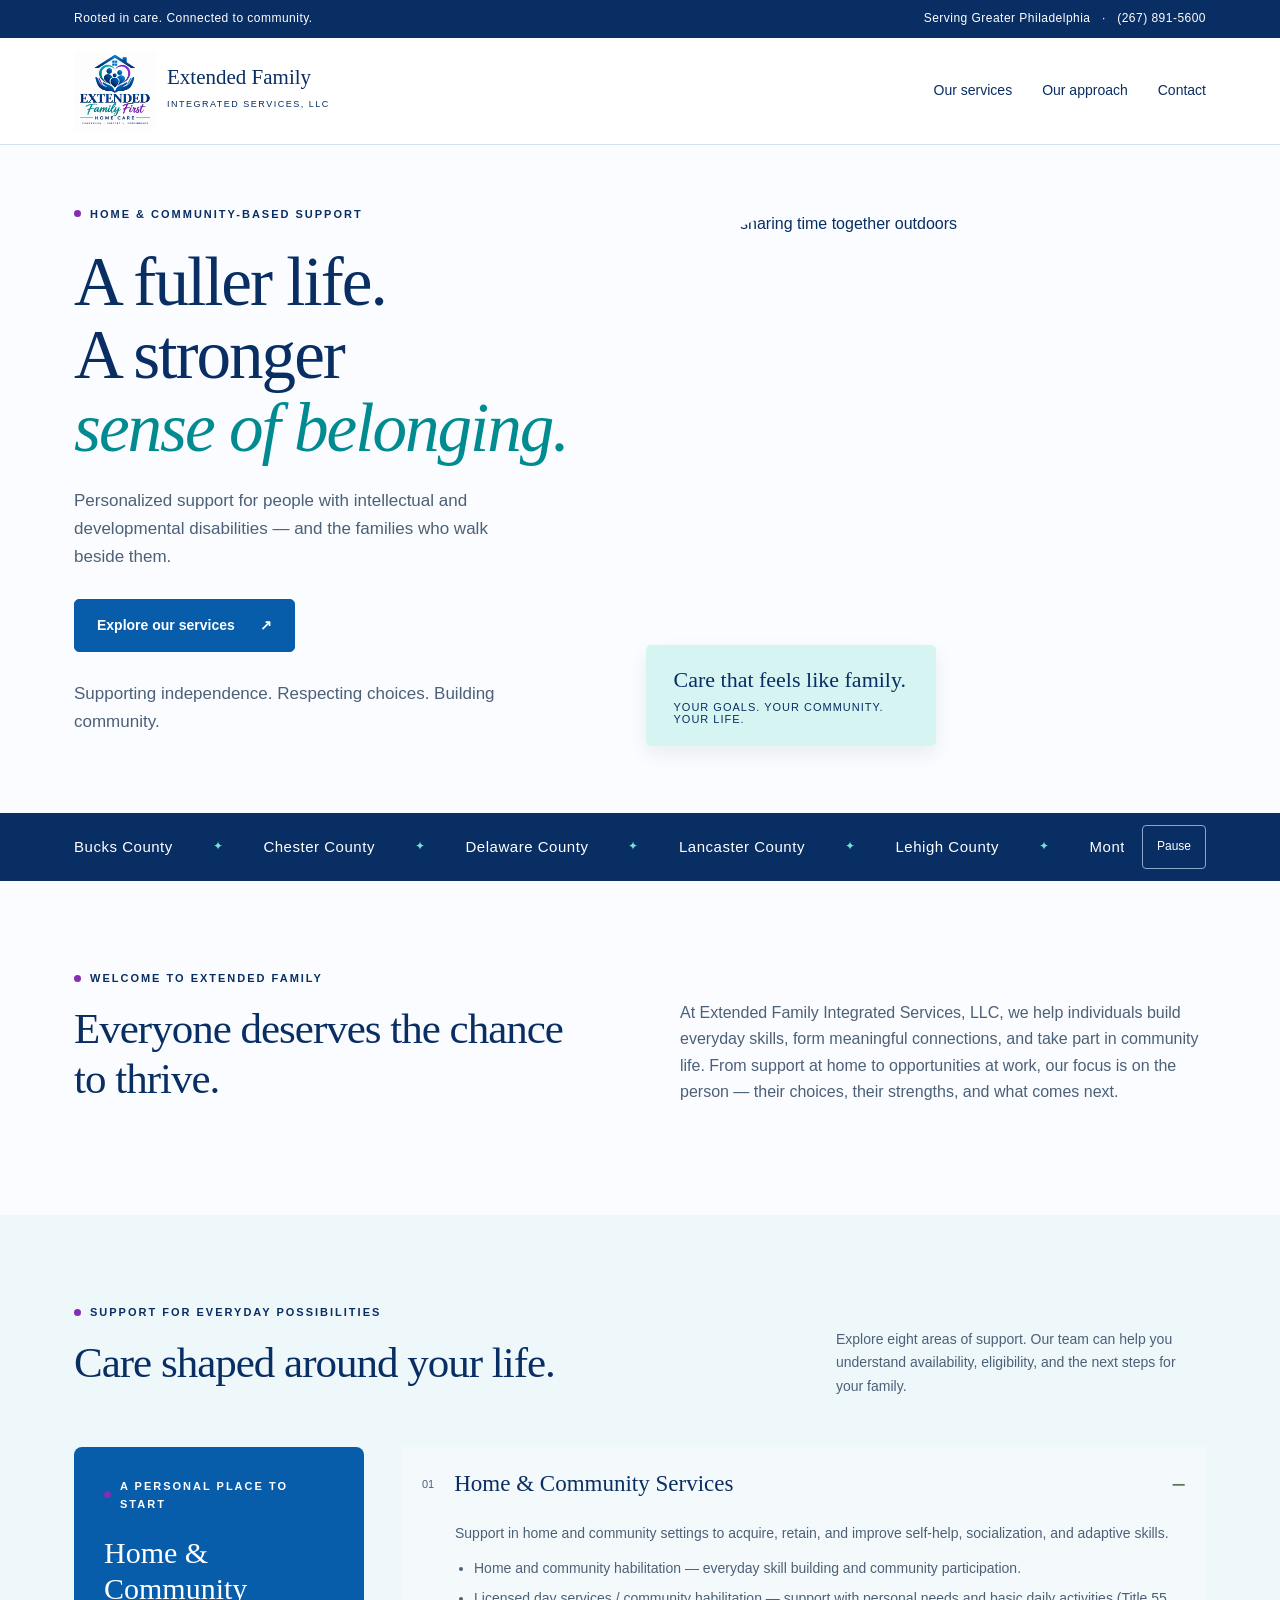
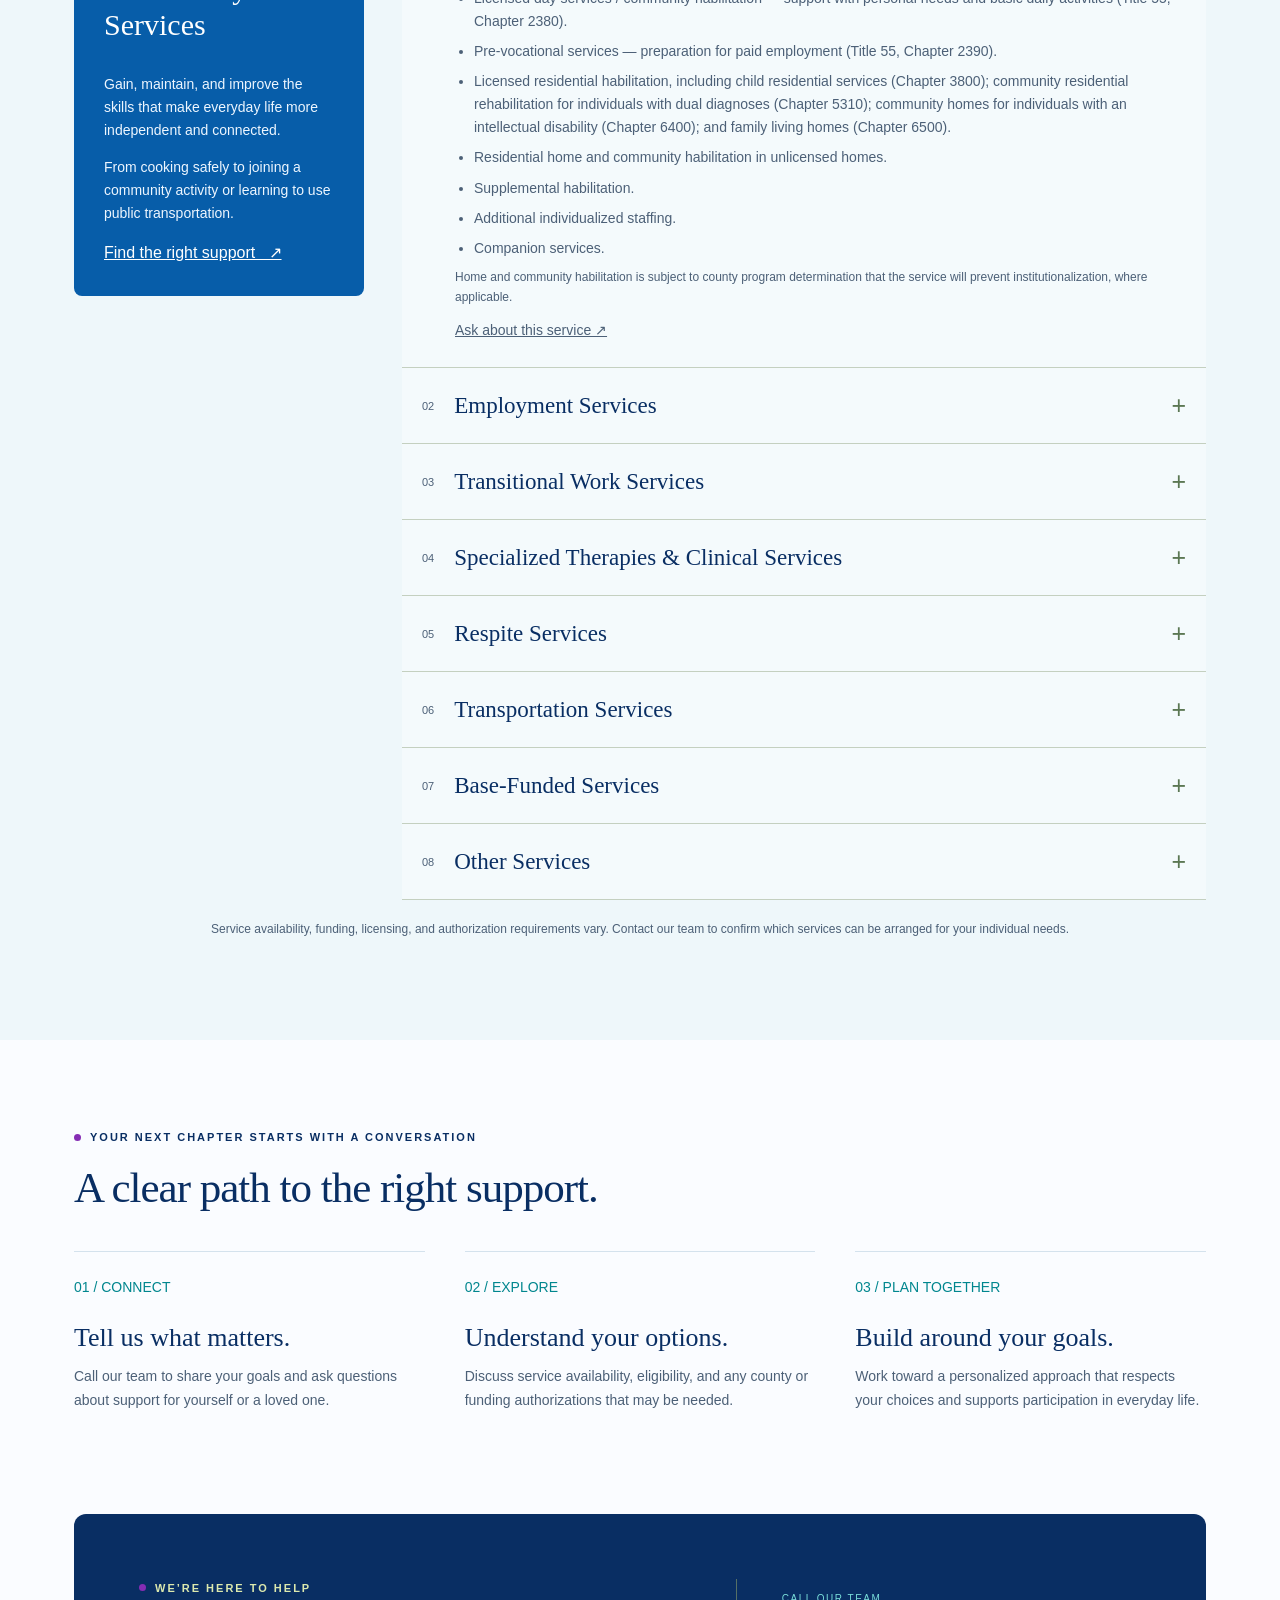
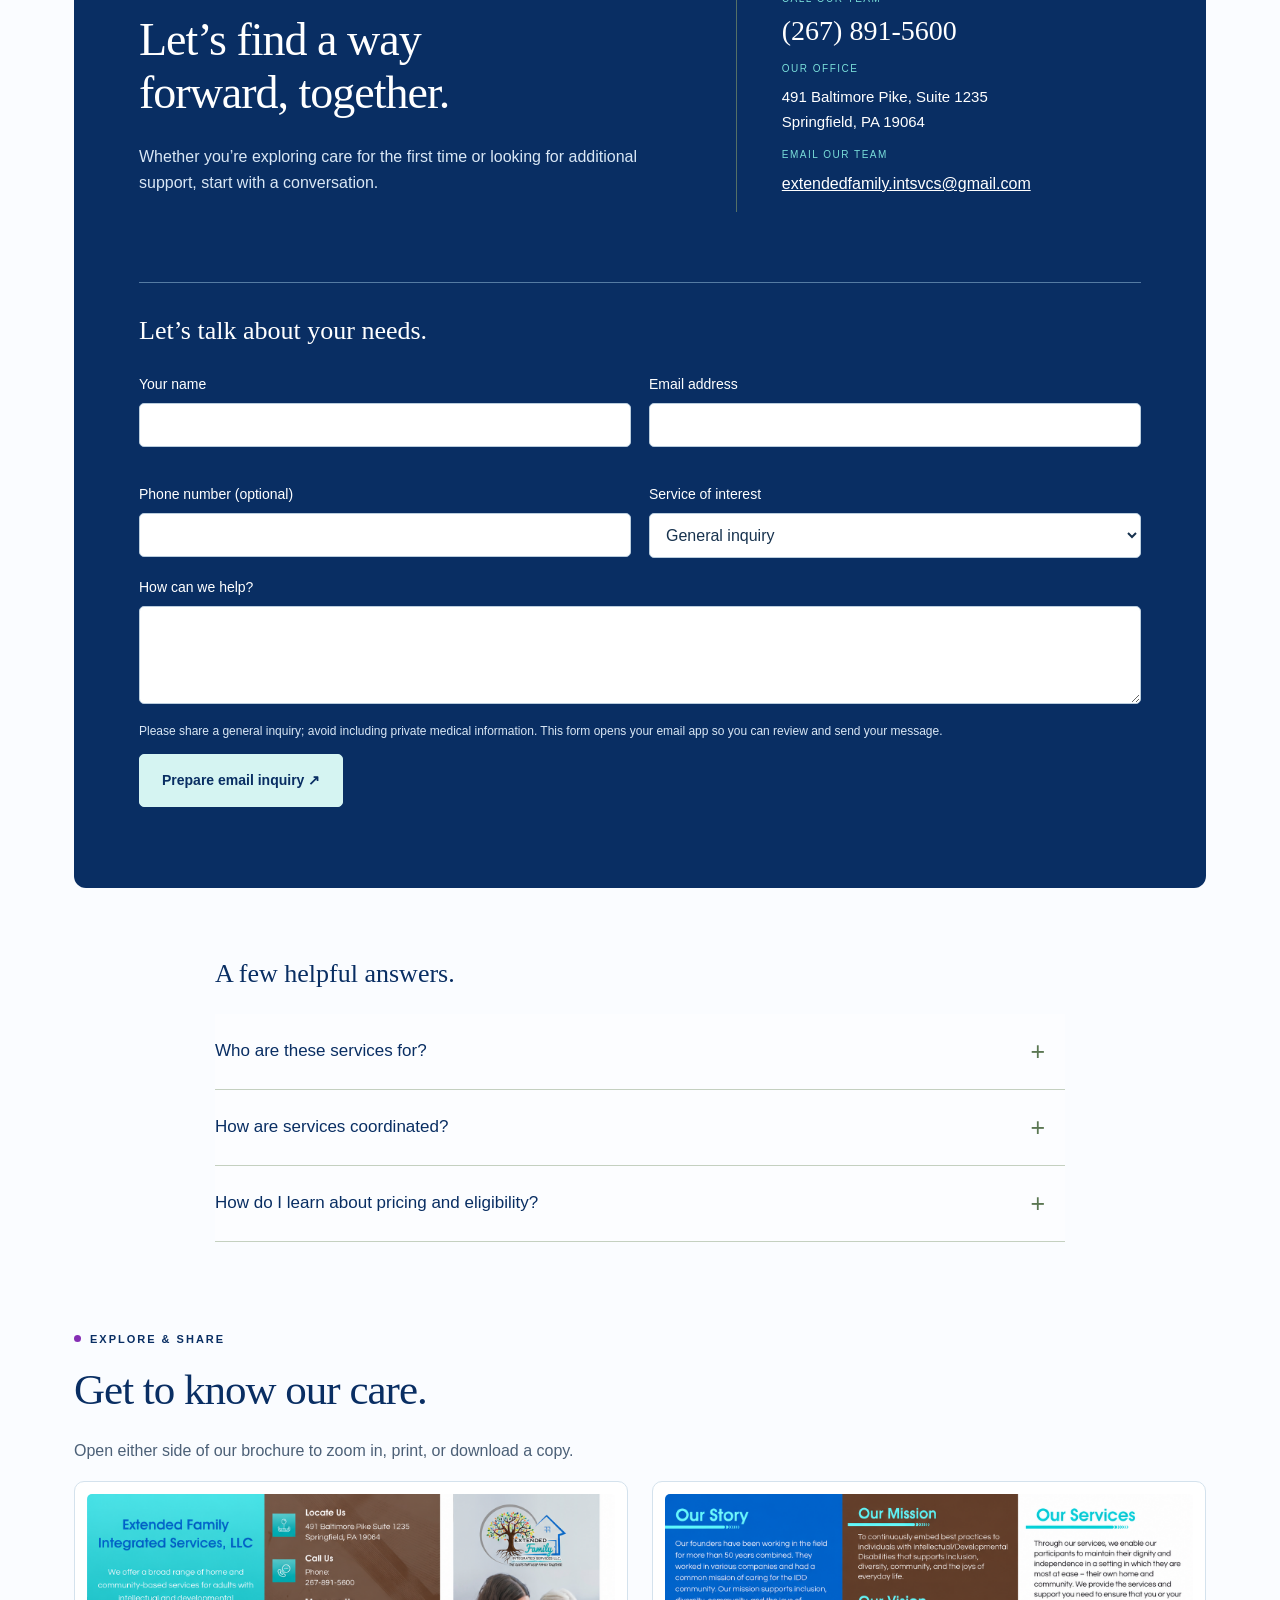
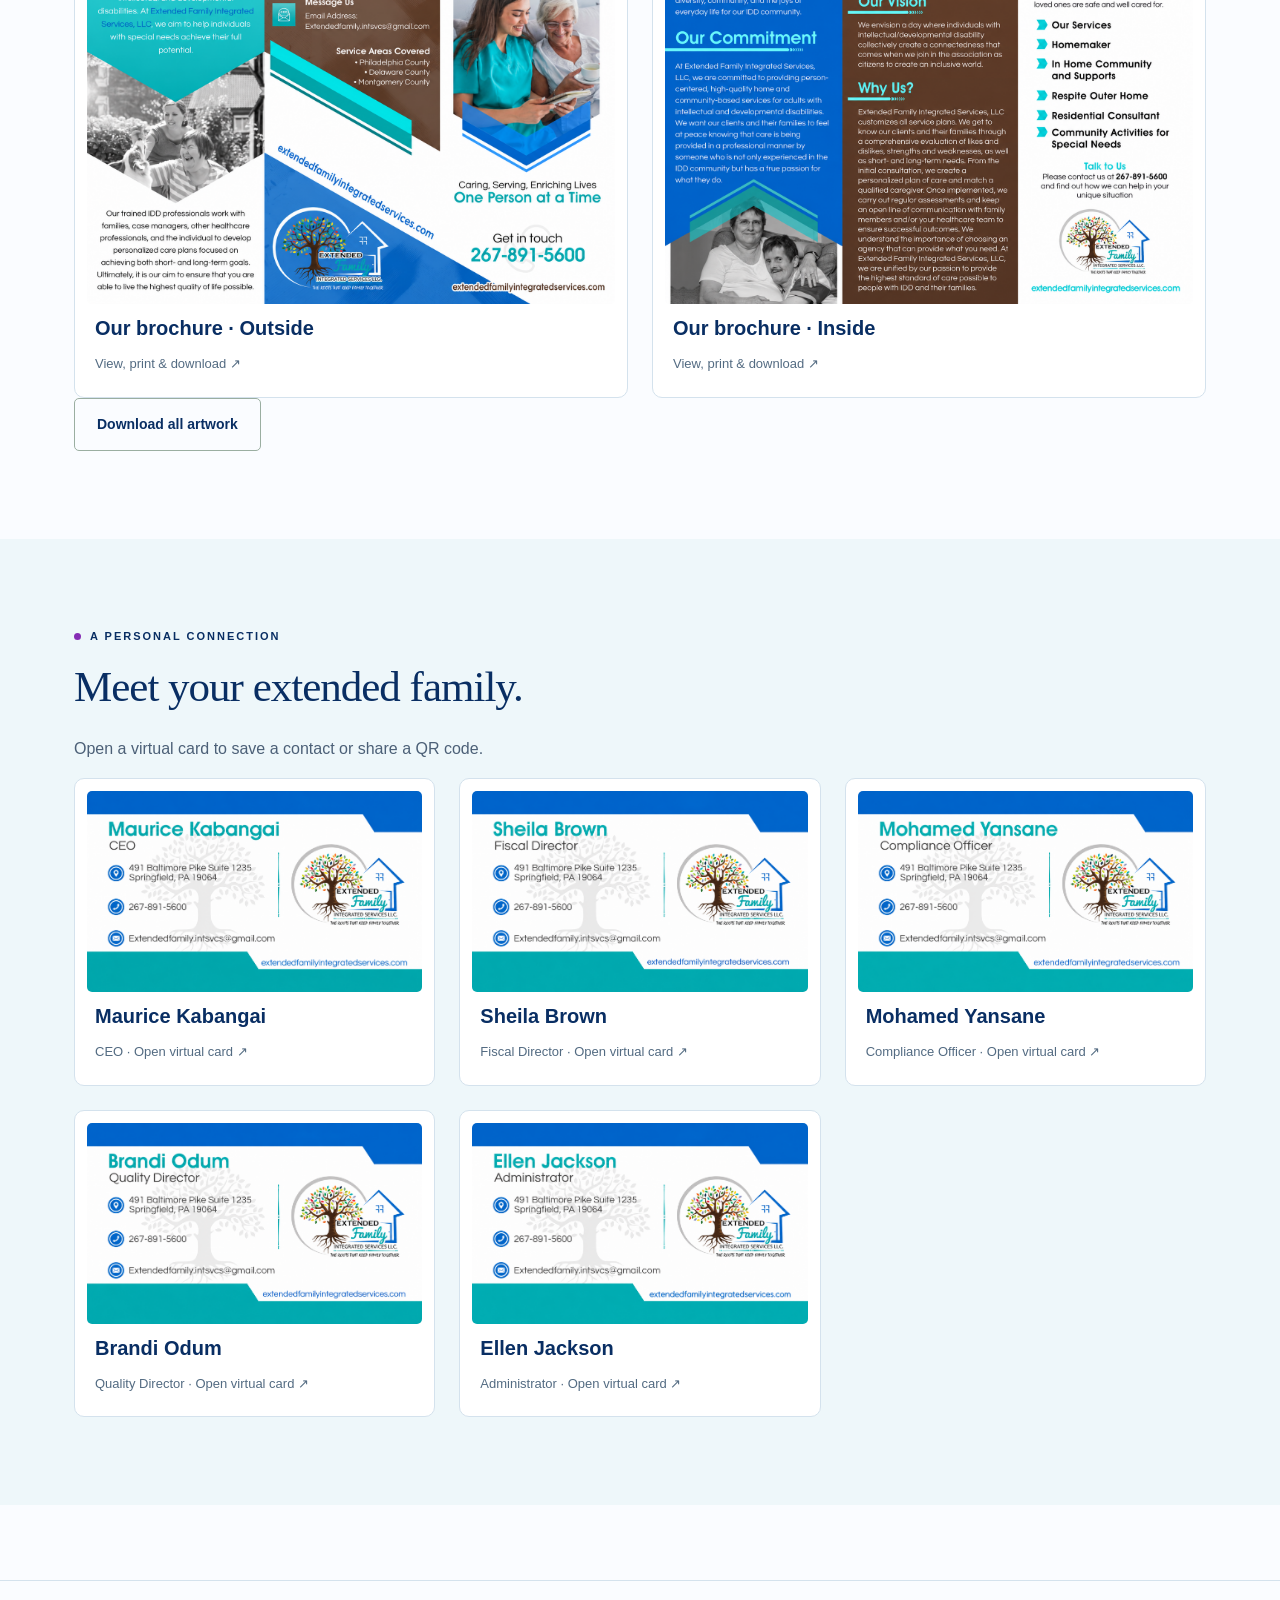
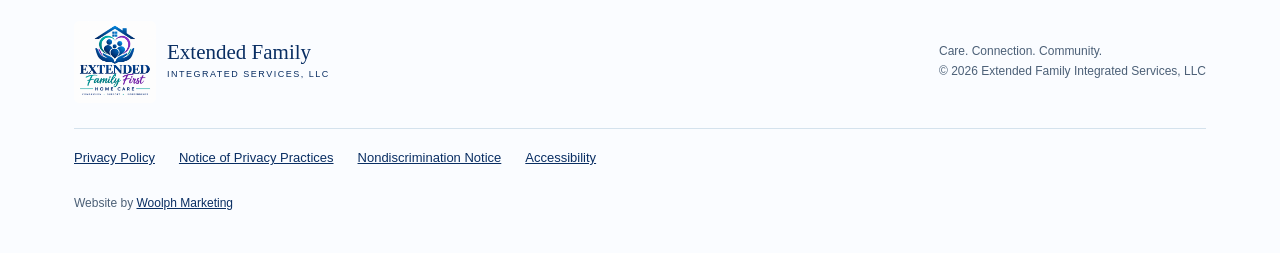
==== commit 8cca4339: "Add draft compliance pages, footer legal links, and Woolph credit Drafts of the HIPAA Notice of Priv" ====
--- a/index.html
+++ b/index.html
@@ -18,7 +18,8 @@
 .county-banner{display:block;padding:12px 0}.county-inner{display:flex;align-items:center;gap:18px}.county-pause{min-height:44px;min-width:64px}
 .eyebrow:before{flex-shrink:0}.form-grid>*{min-width:0}input,select,textarea{max-width:100%}
 @media(max-width:620px){:root{--page-gutter:22px}nav{height:auto;min-height:0;gap:4px}.brand{min-width:0}.brand-logo{flex-shrink:0}.links{gap:12px}html{scroll-padding-top:160px}.top a{text-align:center}.county-inner{gap:12px}.county-group,.county-group span{gap:26px}.county-group{padding-right:26px}.county-group span{font-size:14px}.county-banner{padding-block:8px}}
-</style></head><body><a href="#main" style="position:absolute;left:-10000px" onfocus="this.style.left='10px'" onblur="this.style.left='-10000px'">Skip to content</a><div class="top"><div class="wrap"><span>Rooted in care. Connected to community.</span><a href="tel:+12678915600">Serving Greater Philadelphia &nbsp; · &nbsp; (267) 891-5600</a></div></div><header><nav class="wrap" aria-label="Main navigation"><a class="brand" href="#"><img class="brand-logo" src="assets/logo.png" alt="Extended Family First Home Care logo"><span><strong>Extended Family</strong><small>INTEGRATED SERVICES, LLC</small></span></a><div class="links"><a href="#services">Our services</a><a href="#approach">Our approach</a><a href="#contact">Contact</a></div></nav></header><main id="main"><section class="hero wrap"><div><div class="eyebrow">Home & community-based support</div><h1>A fuller life.<br>A stronger<br><em>sense of belonging.</em></h1><p>Personalized support for people with intellectual and developmental disabilities — and the families who walk beside them.</p><div class="actions"><a class="button" href="#services">Explore our services <span>↗</span></a></div><p class="small">Supporting independence. Respecting choices. Building community.</p></div><div class="hero-media"><img src="https://images.unsplash.com/photo-1511632765486-a01980e01a18?auto=format&fit=crop&w=1200&q=85" alt="Family sharing time together outdoors"><div class="photo-note">Care that feels like family.<span>YOUR GOALS. YOUR COMMUNITY. YOUR LIFE.</span></div></div></section><section class="county-banner" aria-label="Counties we serve"><div class="wrap county-inner"><div class="county-window"><div class="county-track"><div class="county-group"><span>Bucks County</span><span>Chester County</span><span>Delaware County</span><span>Lancaster County</span><span>Lehigh County</span><span>Montgomery County</span><span>Philadelphia</span></div><div class="county-group" aria-hidden="true"><span>Bucks County</span><span>Chester County</span><span>Delaware County</span><span>Lancaster County</span><span>Lehigh County</span><span>Montgomery County</span><span>Philadelphia</span></div></div></div><button class="county-pause" type="button" aria-label="Pause county scrolling" aria-pressed="false">Pause</button></div></section><section class="section wrap intro" id="about"><div><div class="eyebrow">Welcome to Extended Family</div><h2>Everyone deserves the chance to thrive.</h2></div><p>At Extended Family Integrated Services, LLC, we help individuals build everyday skills, form meaningful connections, and take part in community life. From support at home to opportunities at work, our focus is on the person — their choices, their strengths, and what comes next.</p></section><section class="section services" id="services"><div class="wrap"><div class="section-head"><div><div class="eyebrow">Support for everyday possibilities</div><h2>Care shaped around your life.</h2></div><p>Explore eight areas of support. Our team can help you understand availability, eligibility, and the next steps for your family.</p></div><div class="service-layout"><aside class="service-aside"><div class="eyebrow">A personal place to start</div><h3>Home & Community Services</h3><p>Gain, maintain, and improve the skills that make everyday life more independent and connected.</p><p>From cooking safely to joining a community activity or learning to use public transportation.</p><a href="#contact">Find the right support &nbsp; ↗</a></aside><div id="service-list"></div></div><p class="reg availability-note">Service availability, funding, licensing, and authorization requirements vary. Contact our team to confirm which services can be arranged for your individual needs.</p></div></section><section class="section wrap" id="approach"><div class="eyebrow">Your next chapter starts with a conversation</div><h2>A clear path to the right support.</h2><div class="steps"><div class="step"><span>01 / CONNECT</span><h3>Tell us what matters.</h3><p>Call our team to share your goals and ask questions about support for yourself or a loved one.</p></div><div class="step"><span>02 / EXPLORE</span><h3>Understand your options.</h3><p>Discuss service availability, eligibility, and any county or funding authorizations that may be needed.</p></div><div class="step"><span>03 / PLAN TOGETHER</span><h3>Build around your goals.</h3><p>Work toward a personalized approach that respects your choices and supports participation in everyday life.</p></div></div></section><section class="wrap" id="contact"><div class="contact"><div><div class="eyebrow">We’re here to help</div><h2>Let’s find a way<br>forward, together.</h2><p>Whether you’re exploring care for the first time or looking for additional support, start with a conversation.</p></div><div class="contact-info"><small>CALL OUR TEAM</small><a class="phone" href="tel:+12678915600">(267) 891-5600</a><small>OUR OFFICE</small><address>491 Baltimore Pike, Suite 1235<br>Springfield, PA 19064</address><small>EMAIL OUR TEAM</small><a class="email" href="mailto:extendedfamily.intsvcs@gmail.com">extendedfamily.intsvcs@gmail.com</a></div><form id="inquiry" class="inquiry" method="post"><h3>Let’s talk about your needs.</h3><div class="form-grid"><label>Your name<input name="name" autocomplete="name" required></label><label>Email address<input type="email" name="email" autocomplete="email" required></label><label>Phone number (optional)<input type="tel" name="phone" autocomplete="tel"></label><label>Service of interest<select name="service"><option>General inquiry</option><option>Home & Community Services</option><option>Employment Services</option><option>Transitional Work</option><option>Therapies & Clinical Services</option><option>Respite</option><option>Transportation</option><option>Base-Funded Services</option><option>Other Services</option></select></label></div><label>How can we help?<textarea name="message" rows="4" required></textarea></label><p class="small">Please share a general inquiry; avoid including private medical information. This form opens your email app so you can review and send your message.</p><button class="button light" type="submit">Prepare email inquiry ↗</button><p id="form-status" role="status"></p></form></div><div class="faq"><h3>A few helpful answers.</h3><details><summary>Who are these services for?</summary><div class="detail">Our focus is on individuals with intellectual and developmental disabilities and their families. Eligibility and authorization depend on the specific service and funding source.</div></details><details><summary>How are services coordinated?</summary><div class="detail">Extended Family Integrated Services, LLC is enrolled with the Pennsylvania Department of Human Services and works through the Home and Community-Based Services registry. Call to discuss service options and any required coordination with your county program.</div></details><details><summary>How do I learn about pricing and eligibility?</summary><div class="detail">Call (267) 891-5600 to discuss your needs, current service availability, funding, and eligibility. Services are not sold as a fixed package because individual needs and authorizations vary.</div></details></div></section><section class="section wrap" id="brochures"><div class="eyebrow">Explore & share</div><h2>Get to know our care.</h2><p>Open either side of our brochure to zoom in, print, or download a copy.</p><div class="brochure-grid"><button class="media-tile" data-brochure="outer"><img src="assets/brochure-outer-updated.png" loading="lazy" alt="Our brochure · Outside"><strong>Our brochure · Outside</strong><span>View, print & download ↗</span></button><button class="media-tile" data-brochure="inner"><img src="assets/brochure-inner-updated.png" loading="lazy" alt="Our brochure · Inside"><strong>Our brochure · Inside</strong><span>View, print & download ↗</span></button></div><a class="button outline" href="assets/updated-artwork.zip" download>Download all artwork</a></section><section class="section team-section" id="team"><div class="wrap"><div class="eyebrow">A personal connection</div><h2>Meet your extended family.</h2><p>Open a virtual card to save a contact or share a QR code.</p><div class="team-grid"><button class="media-tile" id="card-maurice" data-card="maurice"><img src="assets/maurice-updated.png" loading="lazy" alt="Printed business card for Maurice Kabangai, CEO"><strong>Maurice Kabangai</strong><span>CEO · Open virtual card ↗</span></button><button class="media-tile" id="card-sheila" data-card="sheila"><img src="assets/sheila-updated.png" loading="lazy" alt="Printed business card for Sheila Brown, Fiscal Director"><strong>Sheila Brown</strong><span>Fiscal Director · Open virtual card ↗</span></button><button class="media-tile" id="card-mohamed" data-card="mohamed"><img src="assets/mohamed-updated.png" loading="lazy" alt="Printed business card for Mohamed Yansane, Compliance Officer"><strong>Mohamed Yansane</strong><span>Compliance Officer · Open virtual card ↗</span></button><button class="media-tile" id="card-brandi" data-card="brandi"><img src="assets/brandi-updated.png" loading="lazy" alt="Printed business card for Brandi Odum, Quality Director"><strong>Brandi Odum</strong><span>Quality Director · Open virtual card ↗</span></button><button class="media-tile" id="card-ellen" data-card="ellen"><img src="assets/ellen-updated.png" loading="lazy" alt="Printed business card for Ellen Jackson, Administrator"><strong>Ellen Jackson</strong><span>Administrator · Open virtual card ↗</span></button></div></div></section></main><dialog id="viewer" aria-labelledby="viewer-title"><div class="dialog-top"><h3 id="viewer-title"></h3><button class="button outline" id="close-viewer" aria-label="Close preview">Close ×</button></div><div id="viewer-body"></div></dialog><footer><div class="wrap foot"><a class="brand" href="#"><img class="brand-logo" src="assets/logo.png" alt="Extended Family First Home Care logo"><span><strong>Extended Family</strong><small>INTEGRATED SERVICES, LLC</small></span></a><p>Care. Connection. Community.<br>© <span id="year"></span> Extended Family Integrated Services, LLC</p></div></footer><script>
+footer .foot{flex-wrap:wrap}footer .legal-links{order:3;width:100%;height:auto;min-height:0;display:flex;flex-wrap:wrap;justify-content:flex-start;align-items:flex-start;gap:6px 24px;font-size:13px;border-top:1px solid var(--line);padding-top:18px}.legal-links a{color:var(--ink)}.credit{order:4;width:100%}.credit a{color:var(--ink)}footer p{color:#4c6077}
+</style></head><body><a href="#main" style="position:absolute;left:-10000px" onfocus="this.style.left='10px'" onblur="this.style.left='-10000px'">Skip to content</a><div class="top"><div class="wrap"><span>Rooted in care. Connected to community.</span><a href="tel:+12678915600">Serving Greater Philadelphia &nbsp; · &nbsp; (267) 891-5600</a></div></div><header><nav class="wrap" aria-label="Main navigation"><a class="brand" href="#"><img class="brand-logo" src="assets/logo.png" alt="Extended Family First Home Care logo"><span><strong>Extended Family</strong><small>INTEGRATED SERVICES, LLC</small></span></a><div class="links"><a href="#services">Our services</a><a href="#approach">Our approach</a><a href="#contact">Contact</a></div></nav></header><main id="main"><section class="hero wrap"><div><div class="eyebrow">Home & community-based support</div><h1>A fuller life.<br>A stronger<br><em>sense of belonging.</em></h1><p>Personalized support for people with intellectual and developmental disabilities — and the families who walk beside them.</p><div class="actions"><a class="button" href="#services">Explore our services <span>↗</span></a></div><p class="small">Supporting independence. Respecting choices. Building community.</p></div><div class="hero-media"><img src="https://images.unsplash.com/photo-1511632765486-a01980e01a18?auto=format&fit=crop&w=1200&q=85" alt="Family sharing time together outdoors"><div class="photo-note">Care that feels like family.<span>YOUR GOALS. YOUR COMMUNITY. YOUR LIFE.</span></div></div></section><section class="county-banner" aria-label="Counties we serve"><div class="wrap county-inner"><div class="county-window"><div class="county-track"><div class="county-group"><span>Bucks County</span><span>Chester County</span><span>Delaware County</span><span>Lancaster County</span><span>Lehigh County</span><span>Montgomery County</span><span>Philadelphia</span></div><div class="county-group" aria-hidden="true"><span>Bucks County</span><span>Chester County</span><span>Delaware County</span><span>Lancaster County</span><span>Lehigh County</span><span>Montgomery County</span><span>Philadelphia</span></div></div></div><button class="county-pause" type="button" aria-label="Pause county scrolling" aria-pressed="false">Pause</button></div></section><section class="section wrap intro" id="about"><div><div class="eyebrow">Welcome to Extended Family</div><h2>Everyone deserves the chance to thrive.</h2></div><p>At Extended Family Integrated Services, LLC, we help individuals build everyday skills, form meaningful connections, and take part in community life. From support at home to opportunities at work, our focus is on the person — their choices, their strengths, and what comes next.</p></section><section class="section services" id="services"><div class="wrap"><div class="section-head"><div><div class="eyebrow">Support for everyday possibilities</div><h2>Care shaped around your life.</h2></div><p>Explore eight areas of support. Our team can help you understand availability, eligibility, and the next steps for your family.</p></div><div class="service-layout"><aside class="service-aside"><div class="eyebrow">A personal place to start</div><h3>Home & Community Services</h3><p>Gain, maintain, and improve the skills that make everyday life more independent and connected.</p><p>From cooking safely to joining a community activity or learning to use public transportation.</p><a href="#contact">Find the right support &nbsp; ↗</a></aside><div id="service-list"></div></div><p class="reg availability-note">Service availability, funding, licensing, and authorization requirements vary. Contact our team to confirm which services can be arranged for your individual needs.</p></div></section><section class="section wrap" id="approach"><div class="eyebrow">Your next chapter starts with a conversation</div><h2>A clear path to the right support.</h2><div class="steps"><div class="step"><span>01 / CONNECT</span><h3>Tell us what matters.</h3><p>Call our team to share your goals and ask questions about support for yourself or a loved one.</p></div><div class="step"><span>02 / EXPLORE</span><h3>Understand your options.</h3><p>Discuss service availability, eligibility, and any county or funding authorizations that may be needed.</p></div><div class="step"><span>03 / PLAN TOGETHER</span><h3>Build around your goals.</h3><p>Work toward a personalized approach that respects your choices and supports participation in everyday life.</p></div></div></section><section class="wrap" id="contact"><div class="contact"><div><div class="eyebrow">We’re here to help</div><h2>Let’s find a way<br>forward, together.</h2><p>Whether you’re exploring care for the first time or looking for additional support, start with a conversation.</p></div><div class="contact-info"><small>CALL OUR TEAM</small><a class="phone" href="tel:+12678915600">(267) 891-5600</a><small>OUR OFFICE</small><address>491 Baltimore Pike, Suite 1235<br>Springfield, PA 19064</address><small>EMAIL OUR TEAM</small><a class="email" href="mailto:extendedfamily.intsvcs@gmail.com">extendedfamily.intsvcs@gmail.com</a></div><form id="inquiry" class="inquiry" method="post"><h3>Let’s talk about your needs.</h3><div class="form-grid"><label>Your name<input name="name" autocomplete="name" required></label><label>Email address<input type="email" name="email" autocomplete="email" required></label><label>Phone number (optional)<input type="tel" name="phone" autocomplete="tel"></label><label>Service of interest<select name="service"><option>General inquiry</option><option>Home & Community Services</option><option>Employment Services</option><option>Transitional Work</option><option>Therapies & Clinical Services</option><option>Respite</option><option>Transportation</option><option>Base-Funded Services</option><option>Other Services</option></select></label></div><label>How can we help?<textarea name="message" rows="4" required></textarea></label><p class="small">Please share a general inquiry; avoid including private medical information. This form opens your email app so you can review and send your message.</p><button class="button light" type="submit">Prepare email inquiry ↗</button><p id="form-status" role="status"></p></form></div><div class="faq"><h3>A few helpful answers.</h3><details><summary>Who are these services for?</summary><div class="detail">Our focus is on individuals with intellectual and developmental disabilities and their families. Eligibility and authorization depend on the specific service and funding source.</div></details><details><summary>How are services coordinated?</summary><div class="detail">Extended Family Integrated Services, LLC is enrolled with the Pennsylvania Department of Human Services and works through the Home and Community-Based Services registry. Call to discuss service options and any required coordination with your county program.</div></details><details><summary>How do I learn about pricing and eligibility?</summary><div class="detail">Call (267) 891-5600 to discuss your needs, current service availability, funding, and eligibility. Services are not sold as a fixed package because individual needs and authorizations vary.</div></details></div></section><section class="section wrap" id="brochures"><div class="eyebrow">Explore & share</div><h2>Get to know our care.</h2><p>Open either side of our brochure to zoom in, print, or download a copy.</p><div class="brochure-grid"><button class="media-tile" data-brochure="outer"><img src="assets/brochure-outer-updated.png" loading="lazy" alt="Our brochure · Outside"><strong>Our brochure · Outside</strong><span>View, print & download ↗</span></button><button class="media-tile" data-brochure="inner"><img src="assets/brochure-inner-updated.png" loading="lazy" alt="Our brochure · Inside"><strong>Our brochure · Inside</strong><span>View, print & download ↗</span></button></div><a class="button outline" href="assets/updated-artwork.zip" download>Download all artwork</a></section><section class="section team-section" id="team"><div class="wrap"><div class="eyebrow">A personal connection</div><h2>Meet your extended family.</h2><p>Open a virtual card to save a contact or share a QR code.</p><div class="team-grid"><button class="media-tile" id="card-maurice" data-card="maurice"><img src="assets/maurice-updated.png" loading="lazy" alt="Printed business card for Maurice Kabangai, CEO"><strong>Maurice Kabangai</strong><span>CEO · Open virtual card ↗</span></button><button class="media-tile" id="card-sheila" data-card="sheila"><img src="assets/sheila-updated.png" loading="lazy" alt="Printed business card for Sheila Brown, Fiscal Director"><strong>Sheila Brown</strong><span>Fiscal Director · Open virtual card ↗</span></button><button class="media-tile" id="card-mohamed" data-card="mohamed"><img src="assets/mohamed-updated.png" loading="lazy" alt="Printed business card for Mohamed Yansane, Compliance Officer"><strong>Mohamed Yansane</strong><span>Compliance Officer · Open virtual card ↗</span></button><button class="media-tile" id="card-brandi" data-card="brandi"><img src="assets/brandi-updated.png" loading="lazy" alt="Printed business card for Brandi Odum, Quality Director"><strong>Brandi Odum</strong><span>Quality Director · Open virtual card ↗</span></button><button class="media-tile" id="card-ellen" data-card="ellen"><img src="assets/ellen-updated.png" loading="lazy" alt="Printed business card for Ellen Jackson, Administrator"><strong>Ellen Jackson</strong><span>Administrator · Open virtual card ↗</span></button></div></div></section></main><dialog id="viewer" aria-labelledby="viewer-title"><div class="dialog-top"><h3 id="viewer-title"></h3><button class="button outline" id="close-viewer" aria-label="Close preview">Close ×</button></div><div id="viewer-body"></div></dialog><footer><div class="wrap foot"><a class="brand" href="#"><img class="brand-logo" src="assets/logo.png" alt="Extended Family First Home Care logo"><span><strong>Extended Family</strong><small>INTEGRATED SERVICES, LLC</small></span></a><nav class="legal-links" aria-label="Legal and compliance"><a href="privacy-policy.html">Privacy Policy</a><a href="notice-of-privacy-practices.html">Notice of Privacy Practices</a><a href="nondiscrimination-notice.html">Nondiscrimination Notice</a><a href="accessibility.html">Accessibility</a></nav><p>Care. Connection. Community.<br>© <span id="year"></span> Extended Family Integrated Services, LLC</p><p class="credit">Website by <a href="https://woolph.marketing" target="_blank" rel="noopener">Woolph Marketing</a></p></div></footer><script>
 const services=[
 ['Home & Community Services','Support in home and community settings to acquire, retain, and improve self-help, socialization, and adaptive skills.',['Home and community habilitation — everyday skill building and community participation.','Licensed day services / community habilitation — support with personal needs and basic daily activities (Title 55, Chapter 2380).','Pre-vocational services — preparation for paid employment (Title 55, Chapter 2390).','Licensed residential habilitation, including child residential services (Chapter 3800); community residential rehabilitation for individuals with dual diagnoses (Chapter 5310); community homes for individuals with an intellectual disability (Chapter 6400); and family living homes (Chapter 6500).','Residential home and community habilitation in unlicensed homes.','Supplemental habilitation.','Additional individualized staffing.','Companion services.'],'Home and community habilitation is subject to county program determination that the service will prevent institutionalization, where applicable.'],
 ['Employment Services','Support to find and maintain competitive employment in the community.',['Supported employment services.','Job finding — skill development, outreach to potential employers, job task training, and assistance acquiring a job.','Job support — follow-up with the individual and employer to identify and resolve challenges and support continued employment.']],
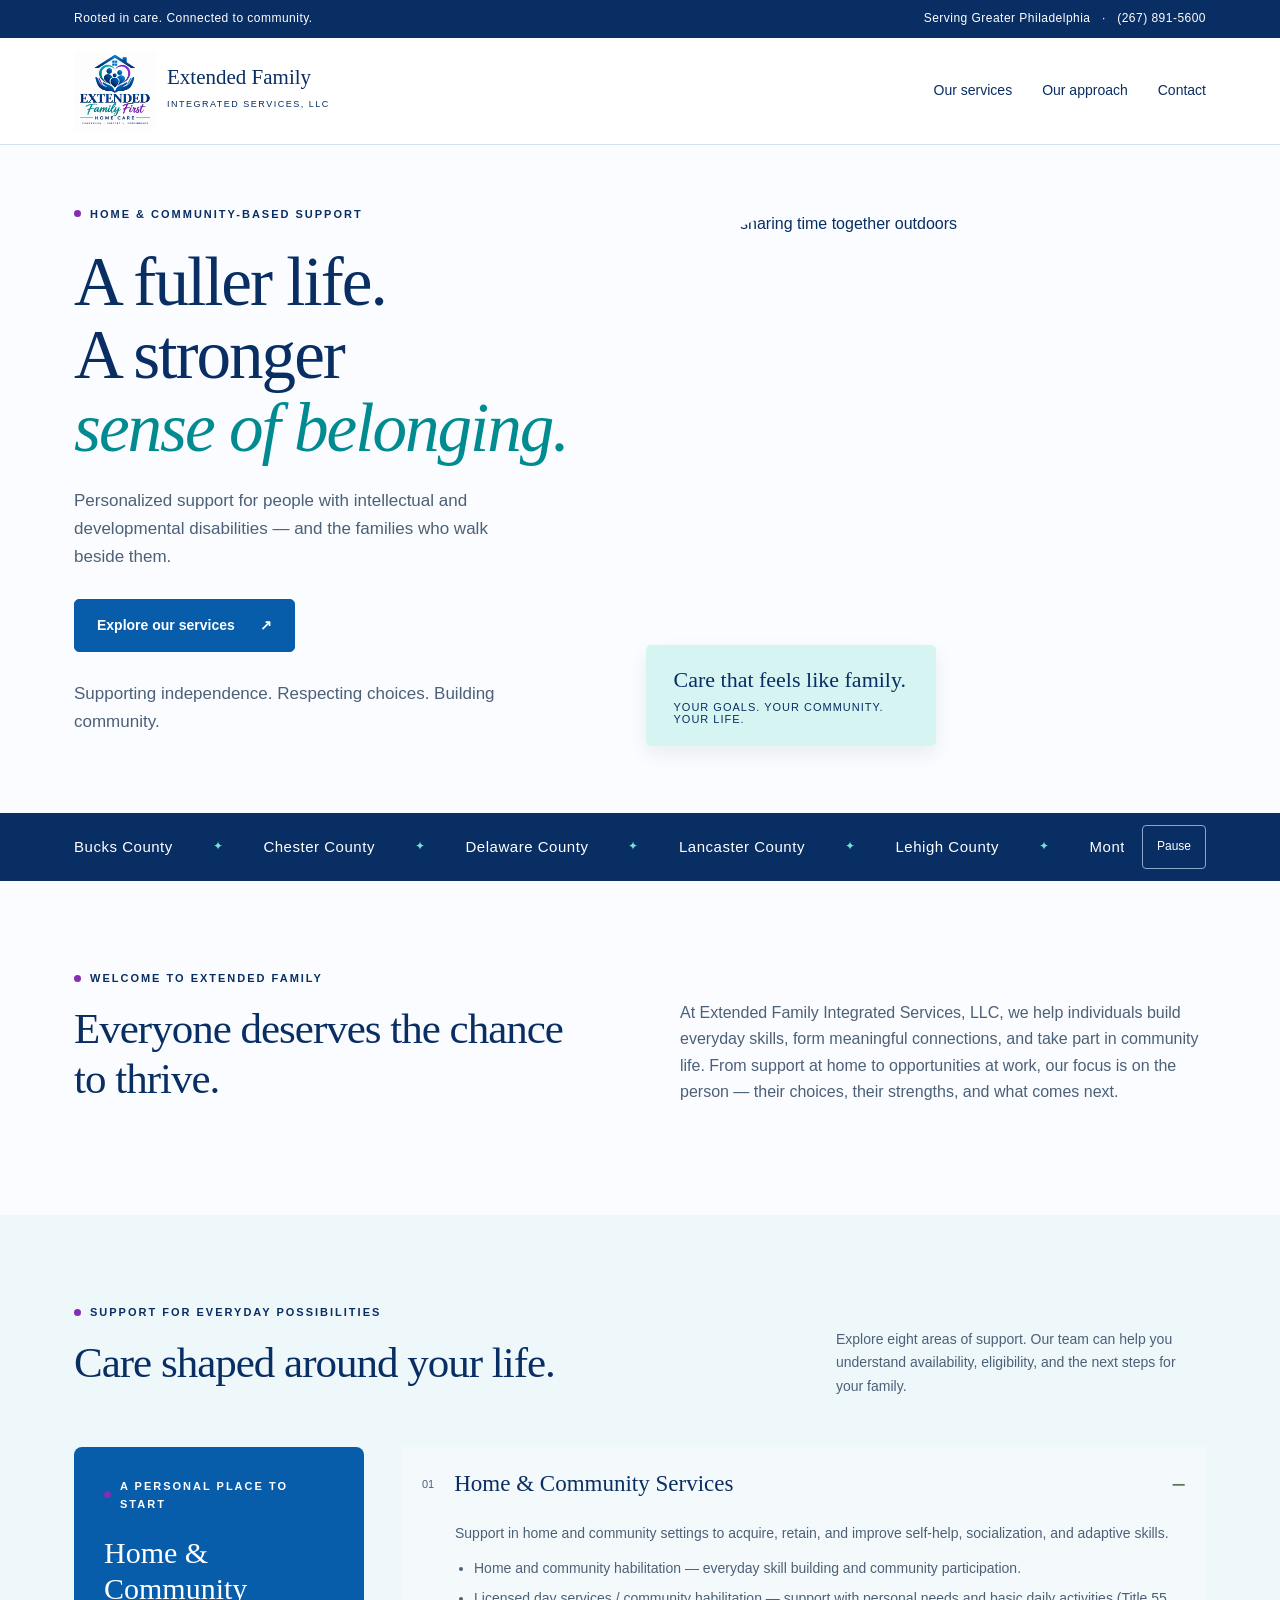
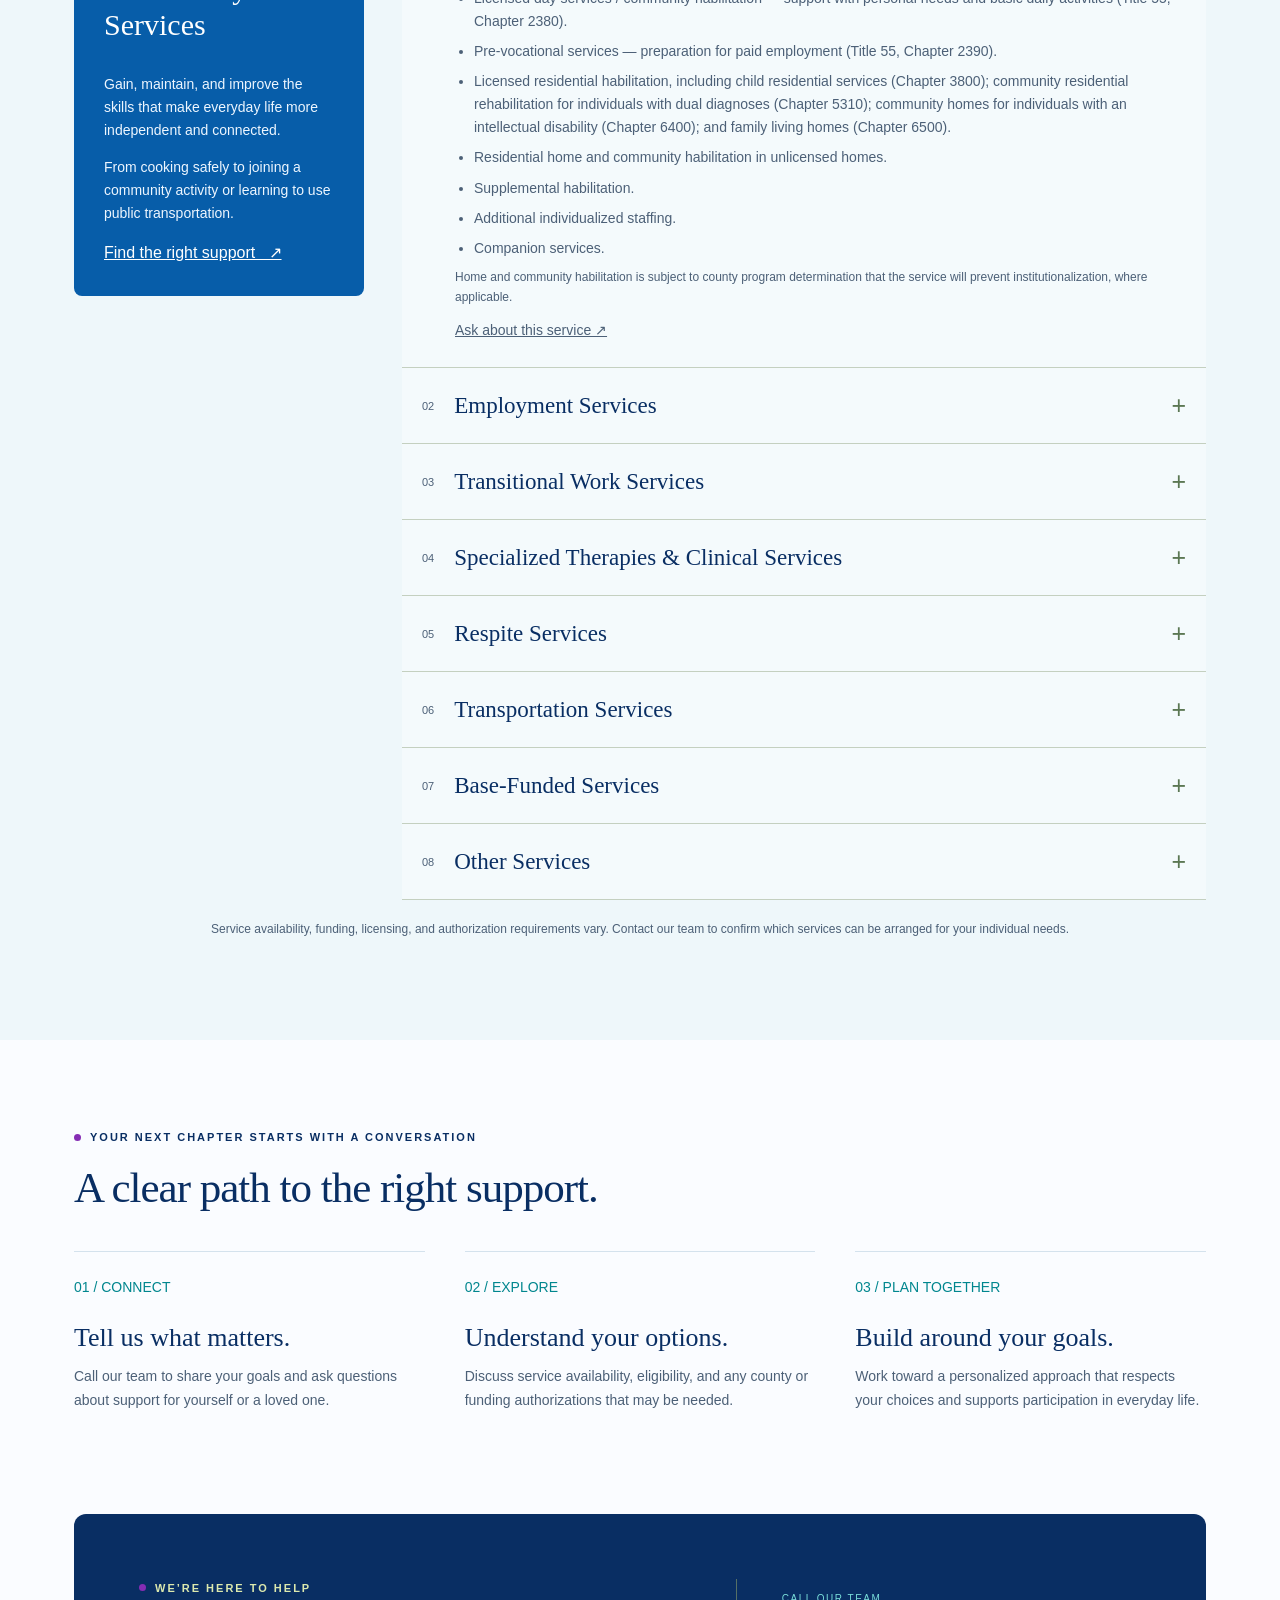
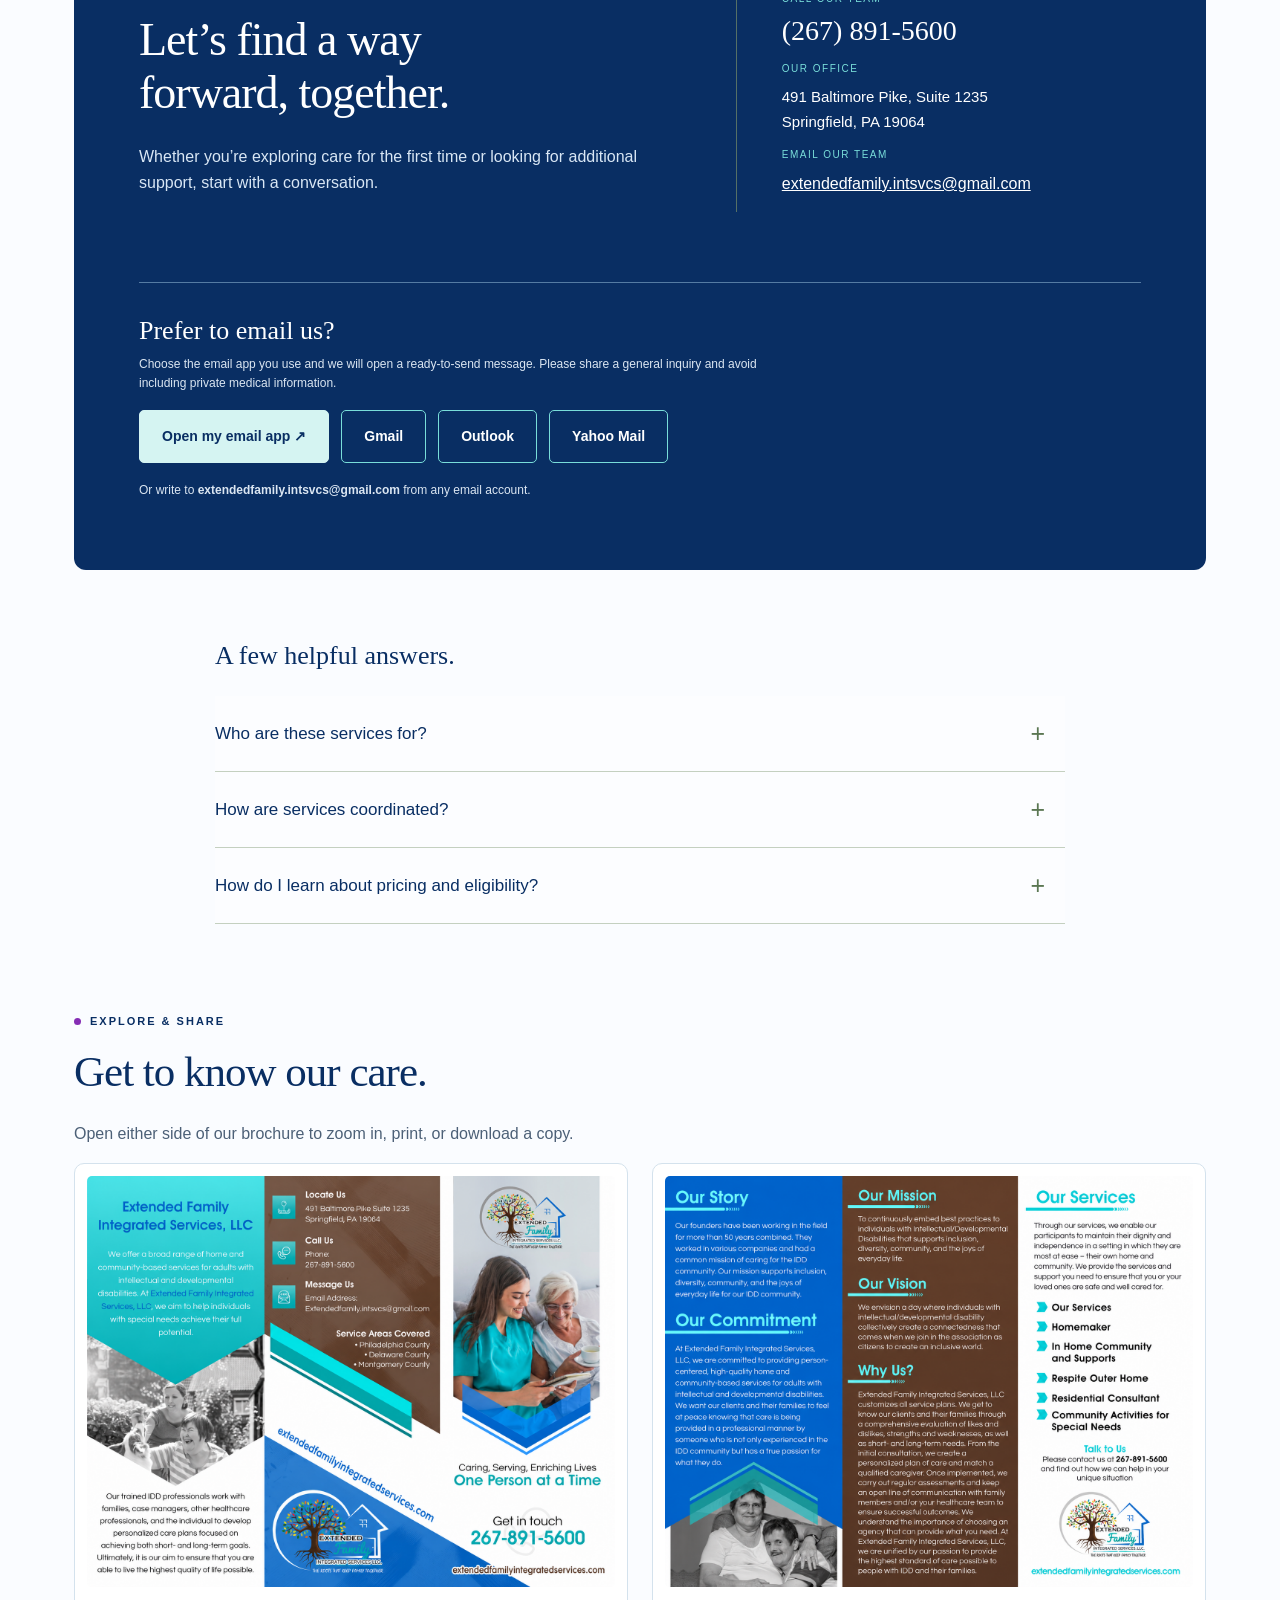
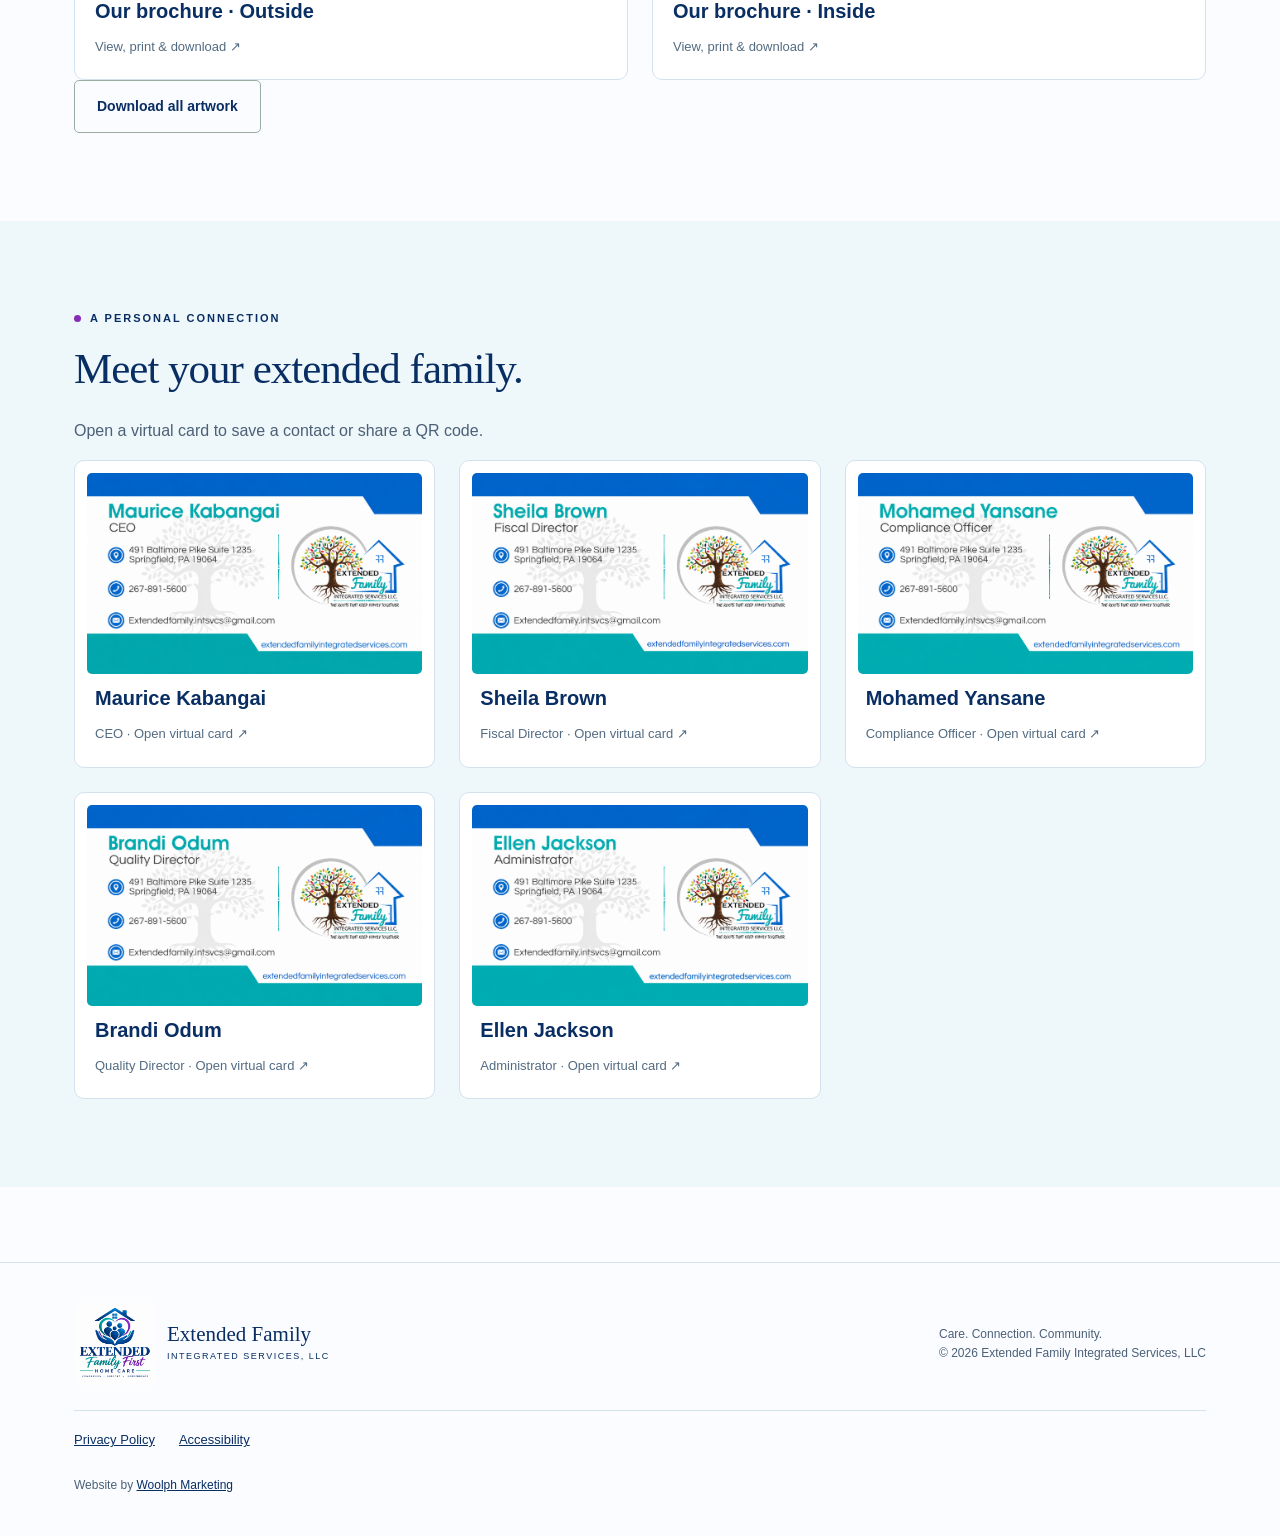
==== commit 8040eaee: "Remove HIPAA and nondiscrimination notices; replace contact form with email options - Delete notice-" ====
--- a/index.html
+++ b/index.html
@@ -19,7 +19,8 @@
 .eyebrow:before{flex-shrink:0}.form-grid>*{min-width:0}input,select,textarea{max-width:100%}
 @media(max-width:620px){:root{--page-gutter:22px}nav{height:auto;min-height:0;gap:4px}.brand{min-width:0}.brand-logo{flex-shrink:0}.links{gap:12px}html{scroll-padding-top:160px}.top a{text-align:center}.county-inner{gap:12px}.county-group,.county-group span{gap:26px}.county-group{padding-right:26px}.county-group span{font-size:14px}.county-banner{padding-block:8px}}
 footer .foot{flex-wrap:wrap}footer .legal-links{order:3;width:100%;height:auto;min-height:0;display:flex;flex-wrap:wrap;justify-content:flex-start;align-items:flex-start;gap:6px 24px;font-size:13px;border-top:1px solid var(--line);padding-top:18px}.legal-links a{color:var(--ink)}.credit{order:4;width:100%}.credit a{color:var(--ink)}footer p{color:#4c6077}
-</style></head><body><a href="#main" style="position:absolute;left:-10000px" onfocus="this.style.left='10px'" onblur="this.style.left='-10000px'">Skip to content</a><div class="top"><div class="wrap"><span>Rooted in care. Connected to community.</span><a href="tel:+12678915600">Serving Greater Philadelphia &nbsp; · &nbsp; (267) 891-5600</a></div></div><header><nav class="wrap" aria-label="Main navigation"><a class="brand" href="#"><img class="brand-logo" src="assets/logo.png" alt="Extended Family First Home Care logo"><span><strong>Extended Family</strong><small>INTEGRATED SERVICES, LLC</small></span></a><div class="links"><a href="#services">Our services</a><a href="#approach">Our approach</a><a href="#contact">Contact</a></div></nav></header><main id="main"><section class="hero wrap"><div><div class="eyebrow">Home & community-based support</div><h1>A fuller life.<br>A stronger<br><em>sense of belonging.</em></h1><p>Personalized support for people with intellectual and developmental disabilities — and the families who walk beside them.</p><div class="actions"><a class="button" href="#services">Explore our services <span>↗</span></a></div><p class="small">Supporting independence. Respecting choices. Building community.</p></div><div class="hero-media"><img src="https://images.unsplash.com/photo-1511632765486-a01980e01a18?auto=format&fit=crop&w=1200&q=85" alt="Family sharing time together outdoors"><div class="photo-note">Care that feels like family.<span>YOUR GOALS. YOUR COMMUNITY. YOUR LIFE.</span></div></div></section><section class="county-banner" aria-label="Counties we serve"><div class="wrap county-inner"><div class="county-window"><div class="county-track"><div class="county-group"><span>Bucks County</span><span>Chester County</span><span>Delaware County</span><span>Lancaster County</span><span>Lehigh County</span><span>Montgomery County</span><span>Philadelphia</span></div><div class="county-group" aria-hidden="true"><span>Bucks County</span><span>Chester County</span><span>Delaware County</span><span>Lancaster County</span><span>Lehigh County</span><span>Montgomery County</span><span>Philadelphia</span></div></div></div><button class="county-pause" type="button" aria-label="Pause county scrolling" aria-pressed="false">Pause</button></div></section><section class="section wrap intro" id="about"><div><div class="eyebrow">Welcome to Extended Family</div><h2>Everyone deserves the chance to thrive.</h2></div><p>At Extended Family Integrated Services, LLC, we help individuals build everyday skills, form meaningful connections, and take part in community life. From support at home to opportunities at work, our focus is on the person — their choices, their strengths, and what comes next.</p></section><section class="section services" id="services"><div class="wrap"><div class="section-head"><div><div class="eyebrow">Support for everyday possibilities</div><h2>Care shaped around your life.</h2></div><p>Explore eight areas of support. Our team can help you understand availability, eligibility, and the next steps for your family.</p></div><div class="service-layout"><aside class="service-aside"><div class="eyebrow">A personal place to start</div><h3>Home & Community Services</h3><p>Gain, maintain, and improve the skills that make everyday life more independent and connected.</p><p>From cooking safely to joining a community activity or learning to use public transportation.</p><a href="#contact">Find the right support &nbsp; ↗</a></aside><div id="service-list"></div></div><p class="reg availability-note">Service availability, funding, licensing, and authorization requirements vary. Contact our team to confirm which services can be arranged for your individual needs.</p></div></section><section class="section wrap" id="approach"><div class="eyebrow">Your next chapter starts with a conversation</div><h2>A clear path to the right support.</h2><div class="steps"><div class="step"><span>01 / CONNECT</span><h3>Tell us what matters.</h3><p>Call our team to share your goals and ask questions about support for yourself or a loved one.</p></div><div class="step"><span>02 / EXPLORE</span><h3>Understand your options.</h3><p>Discuss service availability, eligibility, and any county or funding authorizations that may be needed.</p></div><div class="step"><span>03 / PLAN TOGETHER</span><h3>Build around your goals.</h3><p>Work toward a personalized approach that respects your choices and supports participation in everyday life.</p></div></div></section><section class="wrap" id="contact"><div class="contact"><div><div class="eyebrow">We’re here to help</div><h2>Let’s find a way<br>forward, together.</h2><p>Whether you’re exploring care for the first time or looking for additional support, start with a conversation.</p></div><div class="contact-info"><small>CALL OUR TEAM</small><a class="phone" href="tel:+12678915600">(267) 891-5600</a><small>OUR OFFICE</small><address>491 Baltimore Pike, Suite 1235<br>Springfield, PA 19064</address><small>EMAIL OUR TEAM</small><a class="email" href="mailto:extendedfamily.intsvcs@gmail.com">extendedfamily.intsvcs@gmail.com</a></div><form id="inquiry" class="inquiry" method="post"><h3>Let’s talk about your needs.</h3><div class="form-grid"><label>Your name<input name="name" autocomplete="name" required></label><label>Email address<input type="email" name="email" autocomplete="email" required></label><label>Phone number (optional)<input type="tel" name="phone" autocomplete="tel"></label><label>Service of interest<select name="service"><option>General inquiry</option><option>Home & Community Services</option><option>Employment Services</option><option>Transitional Work</option><option>Therapies & Clinical Services</option><option>Respite</option><option>Transportation</option><option>Base-Funded Services</option><option>Other Services</option></select></label></div><label>How can we help?<textarea name="message" rows="4" required></textarea></label><p class="small">Please share a general inquiry; avoid including private medical information. This form opens your email app so you can review and send your message.</p><button class="button light" type="submit">Prepare email inquiry ↗</button><p id="form-status" role="status"></p></form></div><div class="faq"><h3>A few helpful answers.</h3><details><summary>Who are these services for?</summary><div class="detail">Our focus is on individuals with intellectual and developmental disabilities and their families. Eligibility and authorization depend on the specific service and funding source.</div></details><details><summary>How are services coordinated?</summary><div class="detail">Extended Family Integrated Services, LLC is enrolled with the Pennsylvania Department of Human Services and works through the Home and Community-Based Services registry. Call to discuss service options and any required coordination with your county program.</div></details><details><summary>How do I learn about pricing and eligibility?</summary><div class="detail">Call (267) 891-5600 to discuss your needs, current service availability, funding, and eligibility. Services are not sold as a fixed package because individual needs and authorizations vary.</div></details></div></section><section class="section wrap" id="brochures"><div class="eyebrow">Explore & share</div><h2>Get to know our care.</h2><p>Open either side of our brochure to zoom in, print, or download a copy.</p><div class="brochure-grid"><button class="media-tile" data-brochure="outer"><img src="assets/brochure-outer-updated.png" loading="lazy" alt="Our brochure · Outside"><strong>Our brochure · Outside</strong><span>View, print & download ↗</span></button><button class="media-tile" data-brochure="inner"><img src="assets/brochure-inner-updated.png" loading="lazy" alt="Our brochure · Inside"><strong>Our brochure · Inside</strong><span>View, print & download ↗</span></button></div><a class="button outline" href="assets/updated-artwork.zip" download>Download all artwork</a></section><section class="section team-section" id="team"><div class="wrap"><div class="eyebrow">A personal connection</div><h2>Meet your extended family.</h2><p>Open a virtual card to save a contact or share a QR code.</p><div class="team-grid"><button class="media-tile" id="card-maurice" data-card="maurice"><img src="assets/maurice-updated.png" loading="lazy" alt="Printed business card for Maurice Kabangai, CEO"><strong>Maurice Kabangai</strong><span>CEO · Open virtual card ↗</span></button><button class="media-tile" id="card-sheila" data-card="sheila"><img src="assets/sheila-updated.png" loading="lazy" alt="Printed business card for Sheila Brown, Fiscal Director"><strong>Sheila Brown</strong><span>Fiscal Director · Open virtual card ↗</span></button><button class="media-tile" id="card-mohamed" data-card="mohamed"><img src="assets/mohamed-updated.png" loading="lazy" alt="Printed business card for Mohamed Yansane, Compliance Officer"><strong>Mohamed Yansane</strong><span>Compliance Officer · Open virtual card ↗</span></button><button class="media-tile" id="card-brandi" data-card="brandi"><img src="assets/brandi-updated.png" loading="lazy" alt="Printed business card for Brandi Odum, Quality Director"><strong>Brandi Odum</strong><span>Quality Director · Open virtual card ↗</span></button><button class="media-tile" id="card-ellen" data-card="ellen"><img src="assets/ellen-updated.png" loading="lazy" alt="Printed business card for Ellen Jackson, Administrator"><strong>Ellen Jackson</strong><span>Administrator · Open virtual card ↗</span></button></div></div></section></main><dialog id="viewer" aria-labelledby="viewer-title"><div class="dialog-top"><h3 id="viewer-title"></h3><button class="button outline" id="close-viewer" aria-label="Close preview">Close ×</button></div><div id="viewer-body"></div></dialog><footer><div class="wrap foot"><a class="brand" href="#"><img class="brand-logo" src="assets/logo.png" alt="Extended Family First Home Care logo"><span><strong>Extended Family</strong><small>INTEGRATED SERVICES, LLC</small></span></a><nav class="legal-links" aria-label="Legal and compliance"><a href="privacy-policy.html">Privacy Policy</a><a href="notice-of-privacy-practices.html">Notice of Privacy Practices</a><a href="nondiscrimination-notice.html">Nondiscrimination Notice</a><a href="accessibility.html">Accessibility</a></nav><p>Care. Connection. Community.<br>© <span id="year"></span> Extended Family Integrated Services, LLC</p><p class="credit">Website by <a href="https://woolph.marketing" target="_blank" rel="noopener">Woolph Marketing</a></p></div></footer><script>
+.email-us h3{margin:0 0 8px}.email-us p{margin:0 0 4px}.email-us p.small{color:#dbe6f2;max-width:640px}.email-actions{display:flex;flex-wrap:wrap;gap:12px;margin:16px 0 18px}.email-actions .button{flex:0 1 auto;gap:10px}.button.ghost{background:transparent;color:#fff;border-color:#79ddd9}.button.ghost:hover{background:#0b4a86}.email-us strong{overflow-wrap:anywhere}@media(max-width:620px){.email-actions .button{flex:1 1 100%}}
+</style></head><body><a href="#main" style="position:absolute;left:-10000px" onfocus="this.style.left='10px'" onblur="this.style.left='-10000px'">Skip to content</a><div class="top"><div class="wrap"><span>Rooted in care. Connected to community.</span><a href="tel:+12678915600">Serving Greater Philadelphia &nbsp; · &nbsp; (267) 891-5600</a></div></div><header><nav class="wrap" aria-label="Main navigation"><a class="brand" href="#"><img class="brand-logo" src="assets/logo.png" alt="Extended Family First Home Care logo"><span><strong>Extended Family</strong><small>INTEGRATED SERVICES, LLC</small></span></a><div class="links"><a href="#services">Our services</a><a href="#approach">Our approach</a><a href="#contact">Contact</a></div></nav></header><main id="main"><section class="hero wrap"><div><div class="eyebrow">Home & community-based support</div><h1>A fuller life.<br>A stronger<br><em>sense of belonging.</em></h1><p>Personalized support for people with intellectual and developmental disabilities — and the families who walk beside them.</p><div class="actions"><a class="button" href="#services">Explore our services <span>↗</span></a></div><p class="small">Supporting independence. Respecting choices. Building community.</p></div><div class="hero-media"><img src="https://images.unsplash.com/photo-1511632765486-a01980e01a18?auto=format&fit=crop&w=1200&q=85" alt="Family sharing time together outdoors"><div class="photo-note">Care that feels like family.<span>YOUR GOALS. YOUR COMMUNITY. YOUR LIFE.</span></div></div></section><section class="county-banner" aria-label="Counties we serve"><div class="wrap county-inner"><div class="county-window"><div class="county-track"><div class="county-group"><span>Bucks County</span><span>Chester County</span><span>Delaware County</span><span>Lancaster County</span><span>Lehigh County</span><span>Montgomery County</span><span>Philadelphia</span></div><div class="county-group" aria-hidden="true"><span>Bucks County</span><span>Chester County</span><span>Delaware County</span><span>Lancaster County</span><span>Lehigh County</span><span>Montgomery County</span><span>Philadelphia</span></div></div></div><button class="county-pause" type="button" aria-label="Pause county scrolling" aria-pressed="false">Pause</button></div></section><section class="section wrap intro" id="about"><div><div class="eyebrow">Welcome to Extended Family</div><h2>Everyone deserves the chance to thrive.</h2></div><p>At Extended Family Integrated Services, LLC, we help individuals build everyday skills, form meaningful connections, and take part in community life. From support at home to opportunities at work, our focus is on the person — their choices, their strengths, and what comes next.</p></section><section class="section services" id="services"><div class="wrap"><div class="section-head"><div><div class="eyebrow">Support for everyday possibilities</div><h2>Care shaped around your life.</h2></div><p>Explore eight areas of support. Our team can help you understand availability, eligibility, and the next steps for your family.</p></div><div class="service-layout"><aside class="service-aside"><div class="eyebrow">A personal place to start</div><h3>Home & Community Services</h3><p>Gain, maintain, and improve the skills that make everyday life more independent and connected.</p><p>From cooking safely to joining a community activity or learning to use public transportation.</p><a href="#contact">Find the right support &nbsp; ↗</a></aside><div id="service-list"></div></div><p class="reg availability-note">Service availability, funding, licensing, and authorization requirements vary. Contact our team to confirm which services can be arranged for your individual needs.</p></div></section><section class="section wrap" id="approach"><div class="eyebrow">Your next chapter starts with a conversation</div><h2>A clear path to the right support.</h2><div class="steps"><div class="step"><span>01 / CONNECT</span><h3>Tell us what matters.</h3><p>Call our team to share your goals and ask questions about support for yourself or a loved one.</p></div><div class="step"><span>02 / EXPLORE</span><h3>Understand your options.</h3><p>Discuss service availability, eligibility, and any county or funding authorizations that may be needed.</p></div><div class="step"><span>03 / PLAN TOGETHER</span><h3>Build around your goals.</h3><p>Work toward a personalized approach that respects your choices and supports participation in everyday life.</p></div></div></section><section class="wrap" id="contact"><div class="contact"><div><div class="eyebrow">We’re here to help</div><h2>Let’s find a way<br>forward, together.</h2><p>Whether you’re exploring care for the first time or looking for additional support, start with a conversation.</p></div><div class="contact-info"><small>CALL OUR TEAM</small><a class="phone" href="tel:+12678915600">(267) 891-5600</a><small>OUR OFFICE</small><address>491 Baltimore Pike, Suite 1235<br>Springfield, PA 19064</address><small>EMAIL OUR TEAM</small><a class="email" href="mailto:extendedfamily.intsvcs@gmail.com">extendedfamily.intsvcs@gmail.com</a></div><div class="inquiry email-us"><h3>Prefer to email us?</h3><p class="small">Choose the email app you use and we will open a ready-to-send message. Please share a general inquiry and avoid including private medical information.</p><div class="email-actions"><a class="button light" href="mailto:extendedfamily.intsvcs@gmail.com?subject=Service%20inquiry">Open my email app ↗</a><a class="button ghost" href="https://mail.google.com/mail/?view=cm&fs=1&to=extendedfamily.intsvcs%40gmail.com&su=Service%20inquiry" target="_blank" rel="noopener">Gmail</a><a class="button ghost" href="https://outlook.live.com/mail/0/deeplink/compose?to=extendedfamily.intsvcs%40gmail.com&subject=Service%20inquiry" target="_blank" rel="noopener">Outlook</a><a class="button ghost" href="https://compose.mail.yahoo.com/?to=extendedfamily.intsvcs%40gmail.com&subject=Service%20inquiry" target="_blank" rel="noopener">Yahoo Mail</a></div><p class="small">Or write to <strong>extendedfamily.intsvcs@gmail.com</strong> from any email account.</p></div></div><div class="faq"><h3>A few helpful answers.</h3><details><summary>Who are these services for?</summary><div class="detail">Our focus is on individuals with intellectual and developmental disabilities and their families. Eligibility and authorization depend on the specific service and funding source.</div></details><details><summary>How are services coordinated?</summary><div class="detail">Extended Family Integrated Services, LLC is enrolled with the Pennsylvania Department of Human Services and works through the Home and Community-Based Services registry. Call to discuss service options and any required coordination with your county program.</div></details><details><summary>How do I learn about pricing and eligibility?</summary><div class="detail">Call (267) 891-5600 to discuss your needs, current service availability, funding, and eligibility. Services are not sold as a fixed package because individual needs and authorizations vary.</div></details></div></section><section class="section wrap" id="brochures"><div class="eyebrow">Explore & share</div><h2>Get to know our care.</h2><p>Open either side of our brochure to zoom in, print, or download a copy.</p><div class="brochure-grid"><button class="media-tile" data-brochure="outer"><img src="assets/brochure-outer-updated.png" loading="lazy" alt="Our brochure · Outside"><strong>Our brochure · Outside</strong><span>View, print & download ↗</span></button><button class="media-tile" data-brochure="inner"><img src="assets/brochure-inner-updated.png" loading="lazy" alt="Our brochure · Inside"><strong>Our brochure · Inside</strong><span>View, print & download ↗</span></button></div><a class="button outline" href="assets/updated-artwork.zip" download>Download all artwork</a></section><section class="section team-section" id="team"><div class="wrap"><div class="eyebrow">A personal connection</div><h2>Meet your extended family.</h2><p>Open a virtual card to save a contact or share a QR code.</p><div class="team-grid"><button class="media-tile" id="card-maurice" data-card="maurice"><img src="assets/maurice-updated.png" loading="lazy" alt="Printed business card for Maurice Kabangai, CEO"><strong>Maurice Kabangai</strong><span>CEO · Open virtual card ↗</span></button><button class="media-tile" id="card-sheila" data-card="sheila"><img src="assets/sheila-updated.png" loading="lazy" alt="Printed business card for Sheila Brown, Fiscal Director"><strong>Sheila Brown</strong><span>Fiscal Director · Open virtual card ↗</span></button><button class="media-tile" id="card-mohamed" data-card="mohamed"><img src="assets/mohamed-updated.png" loading="lazy" alt="Printed business card for Mohamed Yansane, Compliance Officer"><strong>Mohamed Yansane</strong><span>Compliance Officer · Open virtual card ↗</span></button><button class="media-tile" id="card-brandi" data-card="brandi"><img src="assets/brandi-updated.png" loading="lazy" alt="Printed business card for Brandi Odum, Quality Director"><strong>Brandi Odum</strong><span>Quality Director · Open virtual card ↗</span></button><button class="media-tile" id="card-ellen" data-card="ellen"><img src="assets/ellen-updated.png" loading="lazy" alt="Printed business card for Ellen Jackson, Administrator"><strong>Ellen Jackson</strong><span>Administrator · Open virtual card ↗</span></button></div></div></section></main><dialog id="viewer" aria-labelledby="viewer-title"><div class="dialog-top"><h3 id="viewer-title"></h3><button class="button outline" id="close-viewer" aria-label="Close preview">Close ×</button></div><div id="viewer-body"></div></dialog><footer><div class="wrap foot"><a class="brand" href="#"><img class="brand-logo" src="assets/logo.png" alt="Extended Family First Home Care logo"><span><strong>Extended Family</strong><small>INTEGRATED SERVICES, LLC</small></span></a><nav class="legal-links" aria-label="Legal and compliance"><a href="privacy-policy.html">Privacy Policy</a><a href="accessibility.html">Accessibility</a></nav><p>Care. Connection. Community.<br>© <span id="year"></span> Extended Family Integrated Services, LLC</p><p class="credit">Website by <a href="https://woolph.marketing" target="_blank" rel="noopener">Woolph Marketing</a></p></div></footer><script>
 const services=[
 ['Home & Community Services','Support in home and community settings to acquire, retain, and improve self-help, socialization, and adaptive skills.',['Home and community habilitation — everyday skill building and community participation.','Licensed day services / community habilitation — support with personal needs and basic daily activities (Title 55, Chapter 2380).','Pre-vocational services — preparation for paid employment (Title 55, Chapter 2390).','Licensed residential habilitation, including child residential services (Chapter 3800); community residential rehabilitation for individuals with dual diagnoses (Chapter 5310); community homes for individuals with an intellectual disability (Chapter 6400); and family living homes (Chapter 6500).','Residential home and community habilitation in unlicensed homes.','Supplemental habilitation.','Additional individualized staffing.','Companion services.'],'Home and community habilitation is subject to county program determination that the service will prevent institutionalization, where applicable.'],
 ['Employment Services','Support to find and maintain competitive employment in the community.',['Supported employment services.','Job finding — skill development, outreach to potential employers, job task training, and assistance acquiring a job.','Job support — follow-up with the individual and employer to identify and resolve challenges and support continued employment.']],
@@ -41,8 +42,4 @@
 function card(slug){const m=members.find(x=>x[0]===slug);if(!m)return;show(m[1]+' · Virtual card',`<div class="virtual-card"><div><h2>${m[1]}</h2><p><strong>${m[2]}</strong></p><p>Extended Family Integrated Services, LLC</p><p>491 Baltimore Pike, Suite 1235<br>Springfield, PA 19064</p><p><a href="tel:+12678915600">(267) 891-5600</a></p><p><a href="mailto:extendedfamily.intsvcs@gmail.com">extendedfamily.intsvcs@gmail.com</a></p><a href="https://extendedfamilyintegratedservices.com/#card-${slug}">extendedfamilyintegratedservices.com</a></div><div><img class="qr" src="assets/qr-${slug}.svg" alt="QR code for ${m[1]}'s virtual card"><p class="small">Scan to open this card.</p></div></div><div class="card-actions"><a class="button" href="assets/${slug}.vcf" download>Save contact</a><button class="button outline" id="copy-card">Copy card link</button><a class="button outline" href="assets/qr-${slug}.svg" download>Download QR</a></div><p role="status" id="share-status"></p><details class="artwork"><summary>View business card</summary><div class="zoom-area"><img class="preview-image" src="assets/${slug}-updated.png" alt="Business card for ${m[1]}"></div><a href="assets/${slug}-updated.png" download>Download business card</a></details>`);document.getElementById('copy-card').onclick=async()=>{const url='https://extendedfamilyintegratedservices.com/#card-'+slug;try{await navigator.clipboard.writeText(url);document.getElementById('share-status').textContent='Card link copied.'}catch{document.getElementById('share-status').textContent=url}};}
 document.querySelectorAll('[data-card]').forEach(b=>b.onclick=()=>card(b.dataset.card));
 function linkedCard(){if(location.hash.startsWith('#card-'))card(location.hash.slice(6))}window.addEventListener('hashchange',linkedCard);linkedCard();
-// Set this to your Formspree endpoint when ready.
-const FORMSPREE_ENDPOINT='';
-const inquiry=document.getElementById('inquiry');if(FORMSPREE_ENDPOINT){inquiry.action=FORMSPREE_ENDPOINT;inquiry.querySelector('button').textContent='Send inquiry';inquiry.querySelector('.small').textContent='Please share a general inquiry and avoid private medical information.'}
-inquiry.addEventListener('submit',e=>{if(FORMSPREE_ENDPOINT)return;e.preventDefault();const f=new FormData(inquiry);const message=['Name: '+f.get('name'),'Email: '+f.get('email'),'Phone: '+f.get('phone'),'Service: '+f.get('service'),'',f.get('message')].join('\n');location.href='mailto:extendedfamily.intsvcs@gmail.com?subject='+encodeURIComponent('Service inquiry: '+f.get('service'))+'&body='+encodeURIComponent(message);document.getElementById('form-status').textContent='Your email app will open with a draft. Review and send it there. If no app opens, email extendedfamily.intsvcs@gmail.com directly.'});
 </script><script>document.querySelector(".county-pause").addEventListener("click",function(){const paused=this.closest(".county-banner").classList.toggle("is-paused");this.setAttribute("aria-pressed",String(paused));this.setAttribute("aria-label",paused?"Resume county scrolling":"Pause county scrolling");this.textContent=paused?"Resume":"Pause";});</script></body></html>
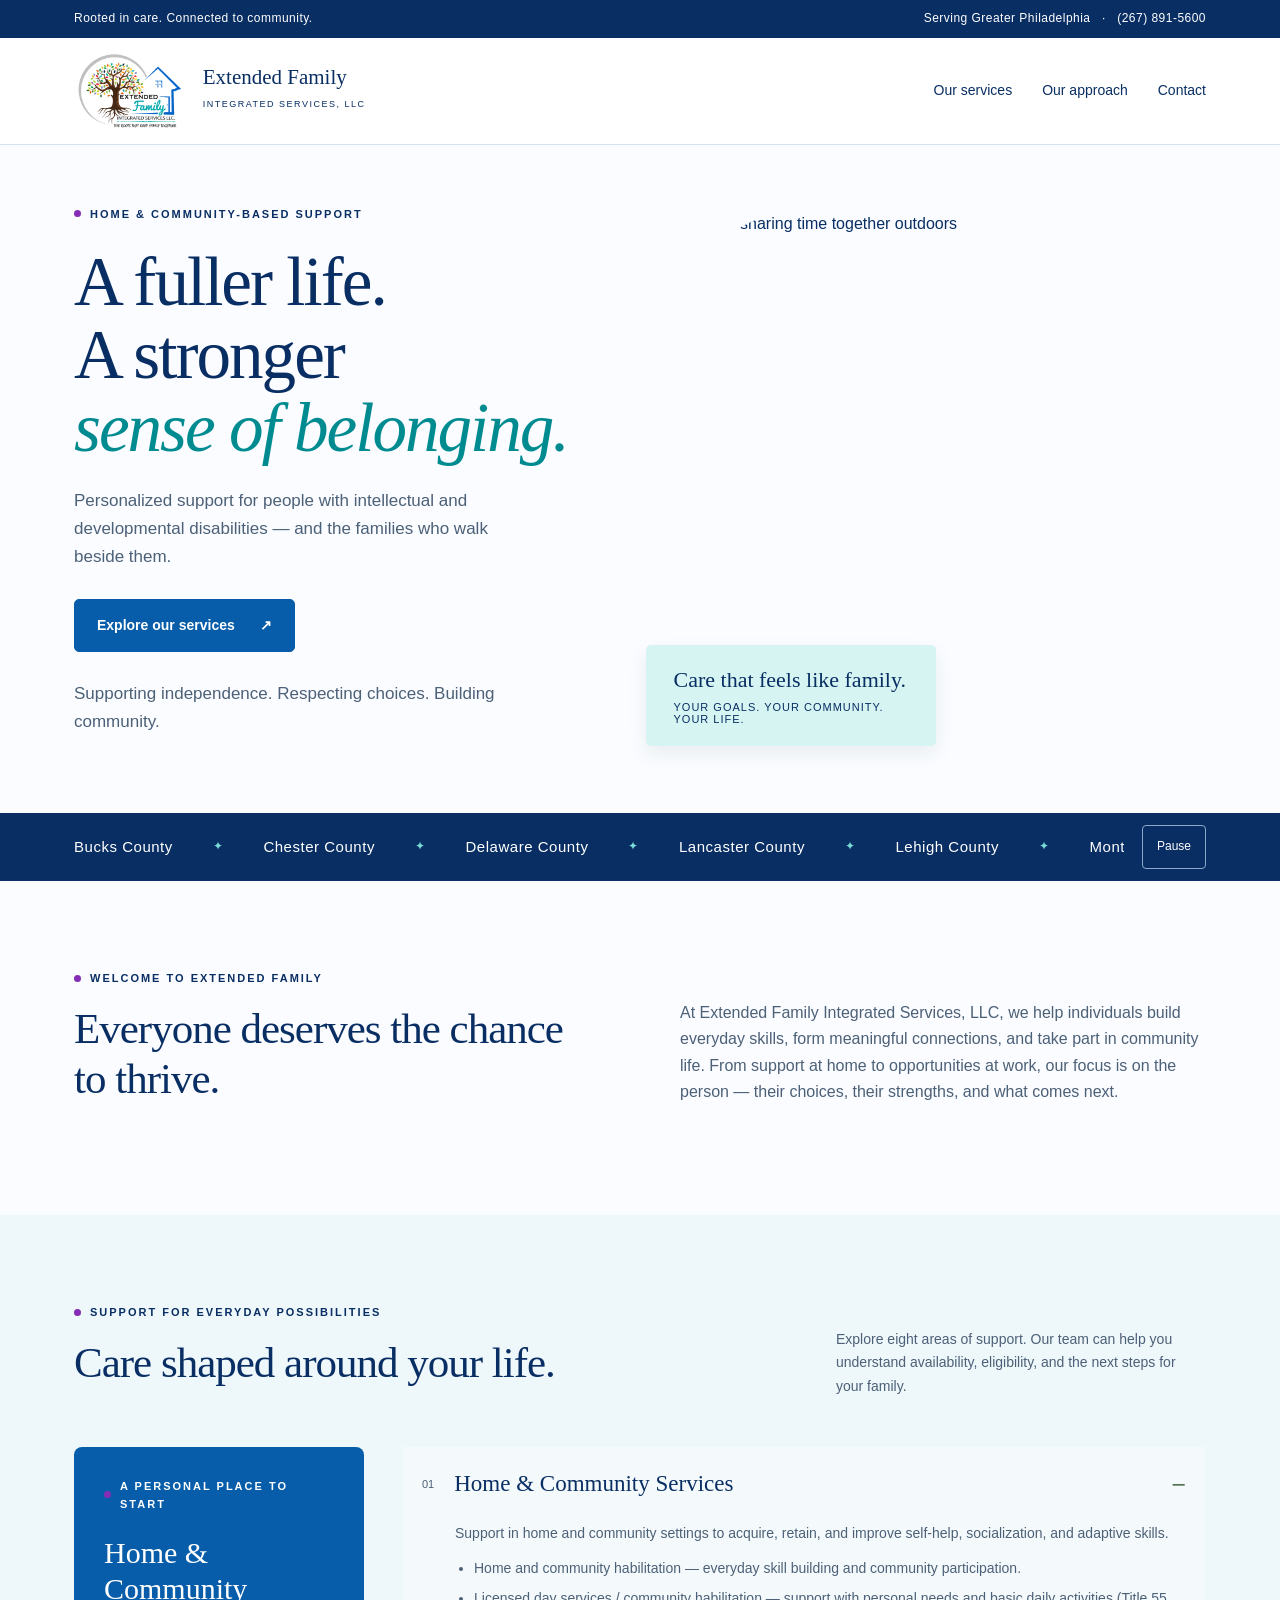
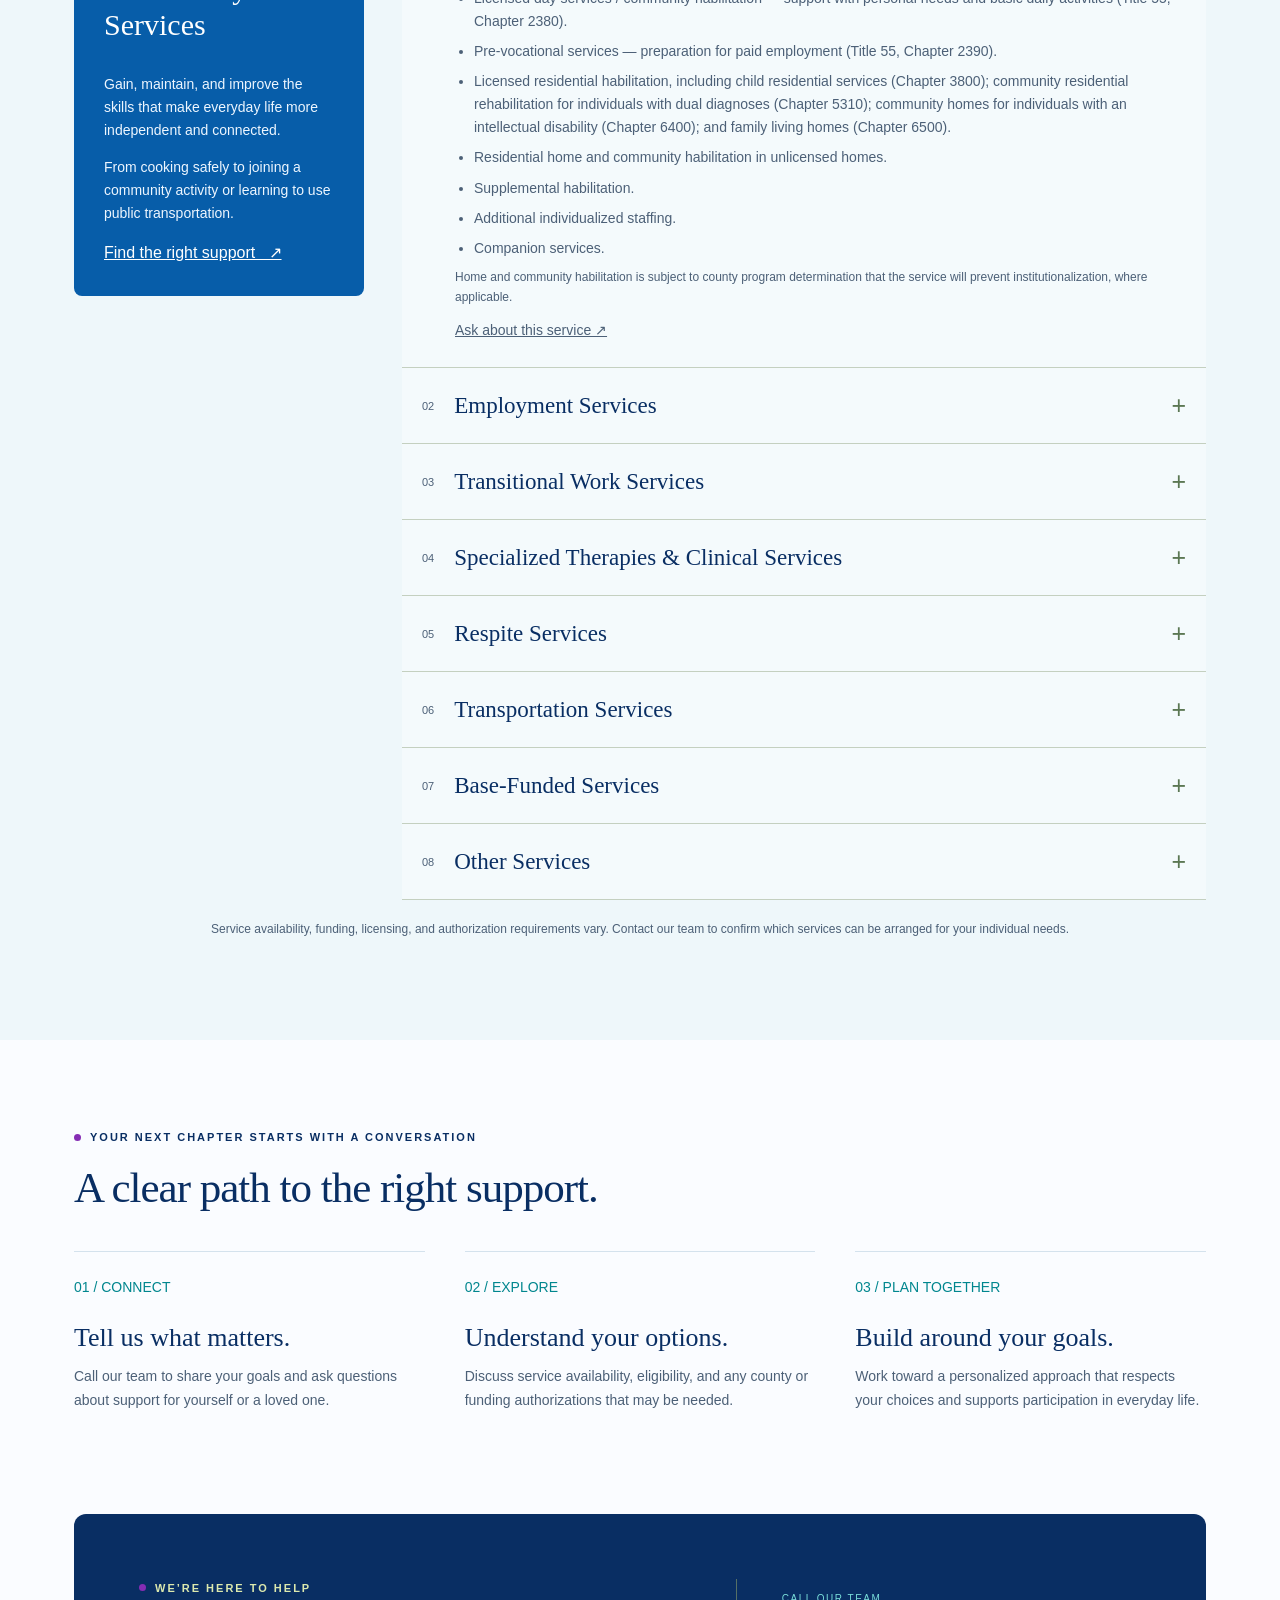
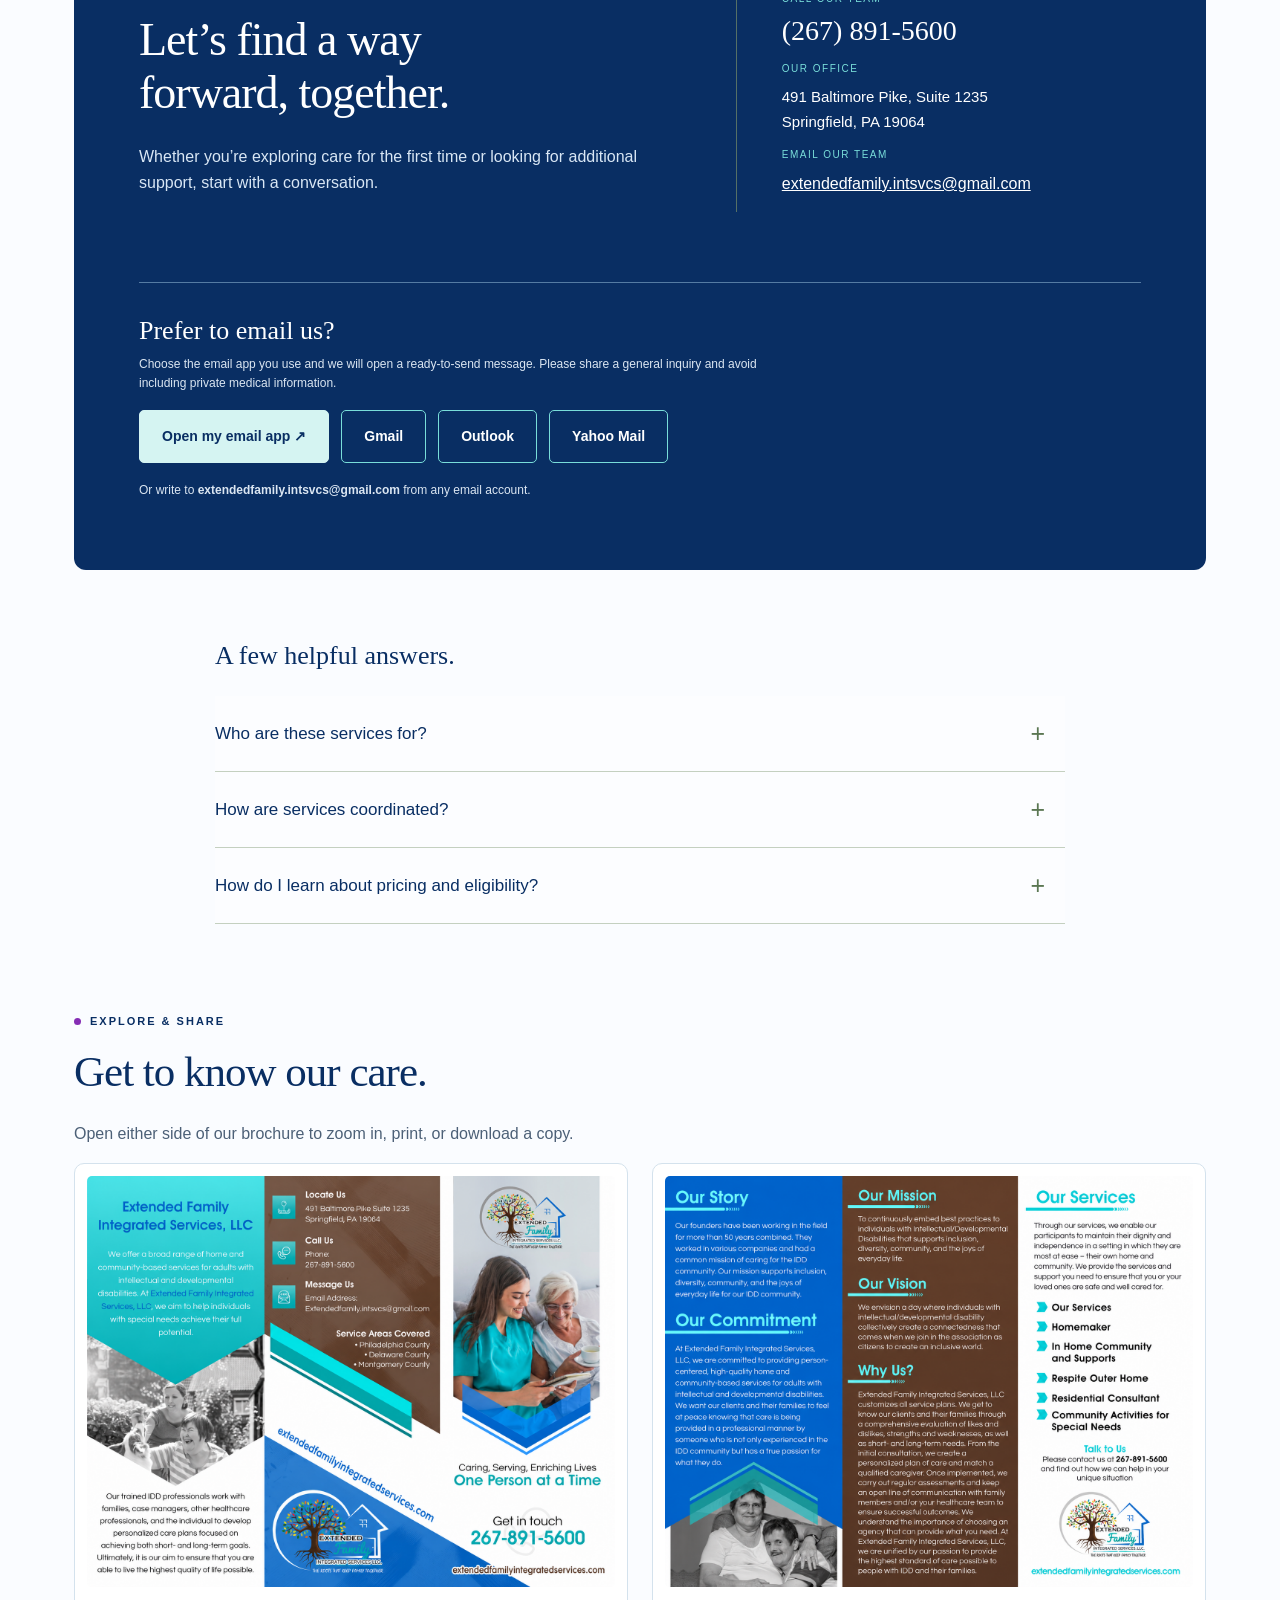
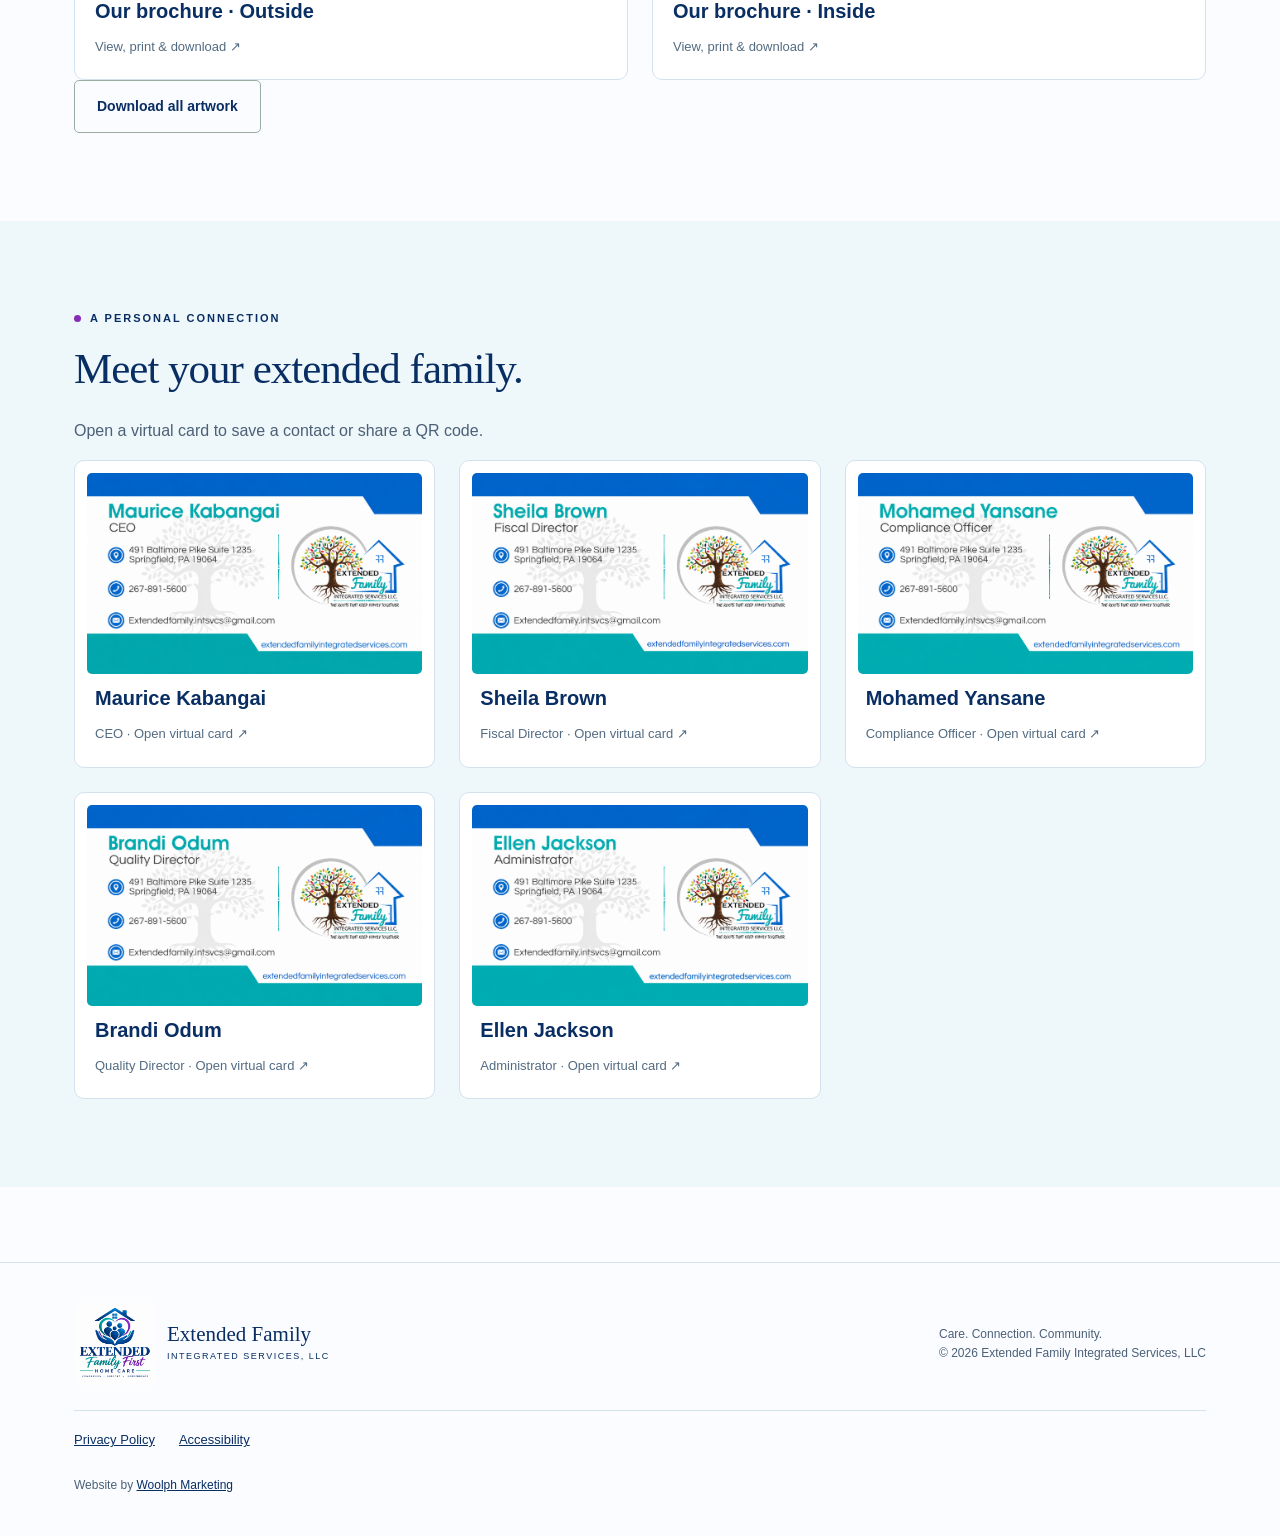
==== commit 45134773: "Swap header logo for the new Extended Family Integrated Services logo Add assets/logo-header.png (tr" ====
--- a/index.html
+++ b/index.html
@@ -1,4 +1,62 @@
-<!DOCTYPE html><html lang="en"><head><meta charset="utf-8"><meta name="viewport" content="width=device-width,initial-scale=1"><title>Extended Family Integrated Services | Care, Community & Independence</title><meta name="description" content="Explore personalized developmental disability care, home and community services, employment support, respite and more in Greater Philadelphia."><style>
+<!DOCTYPE html><html lang="en"><head><meta charset="utf-8"><meta name="viewport" content="width=device-width,initial-scale=1"><title>Disability Support Services in Greater Philadelphia | Extended Family</title><meta name="description" content="Explore personalized developmental disability care, home and community services, employment support, respite and more in Greater Philadelphia.">
+<link rel="canonical" href="https://extendedfamilyintegratedservices.com/">
+<meta name="theme-color" content="#092e63">
+<meta property="og:type" content="website"><meta property="og:site_name" content="Extended Family Integrated Services">
+<meta property="og:title" content="Extended Family Integrated Services | Care, Community &amp; Independence">
+<meta property="og:description" content="Explore personalized developmental disability care, home and community services, employment support, respite and more in Greater Philadelphia.">
+<meta property="og:url" content="https://extendedfamilyintegratedservices.com/"><meta property="og:image" content="https://extendedfamilyintegratedservices.com/assets/logo.png">
+<meta name="twitter:card" content="summary">
+<script type="application/ld+json">{
+ "@context": "https://schema.org",
+ "@type": "LocalBusiness",
+ "@id": "https://extendedfamilyintegratedservices.com/#organization",
+ "name": "Extended Family Integrated Services, LLC",
+ "url": "https://extendedfamilyintegratedservices.com/",
+ "logo": "https://extendedfamilyintegratedservices.com/assets/logo.png",
+ "image": "https://extendedfamilyintegratedservices.com/assets/logo.png",
+ "description": "Home and community services, employment support, respite, and related supports for people with intellectual and developmental disabilities and their families in Greater Philadelphia.",
+ "telephone": "+1-267-891-5600",
+ "email": "extendedfamily.intsvcs@gmail.com",
+ "address": {
+  "@type": "PostalAddress",
+  "streetAddress": "491 Baltimore Pike, Suite 1235",
+  "addressLocality": "Springfield",
+  "addressRegion": "PA",
+  "postalCode": "19064",
+  "addressCountry": "US"
+ },
+ "areaServed": [
+  {
+   "@type": "AdministrativeArea",
+   "name": "Bucks County, PA"
+  },
+  {
+   "@type": "AdministrativeArea",
+   "name": "Chester County, PA"
+  },
+  {
+   "@type": "AdministrativeArea",
+   "name": "Delaware County, PA"
+  },
+  {
+   "@type": "AdministrativeArea",
+   "name": "Lancaster County, PA"
+  },
+  {
+   "@type": "AdministrativeArea",
+   "name": "Lehigh County, PA"
+  },
+  {
+   "@type": "AdministrativeArea",
+   "name": "Montgomery County, PA"
+  },
+  {
+   "@type": "AdministrativeArea",
+   "name": "Philadelphia County, PA"
+  }
+ ]
+}</script>
+<style>
 :root{--ink:#163c37;--green:#245b4b;--cream:#f6f5ef;--lime:#dce9ae;--line:#d6ddd3}*{box-sizing:border-box}html{scroll-behavior:smooth;scroll-padding-top:95px}body{margin:0;background:var(--cream);color:var(--ink);font:16px/1.65 Arial,sans-serif}a{color:inherit}button,input,select{font:inherit}a,button,summary{touch-action:manipulation}:focus-visible{outline:3px solid #b76931;outline-offset:5px}.wrap{max-width:1200px;margin:auto;padding:0 34px}.top{background:var(--ink);color:white;font-size:12px;letter-spacing:.04em;padding:9px 0}.top .wrap{display:flex;justify-content:space-between}.top a{text-decoration:none}header{position:sticky;top:0;background:#f6f5eff5;backdrop-filter:blur(10px);z-index:10;border-bottom:1px solid var(--line)}nav{height:88px;display:flex;align-items:center;justify-content:space-between;gap:20px}.brand{display:flex;align-items:center;gap:11px;text-decoration:none}.mark{width:43px;height:43px;background:var(--green);color:var(--lime);border-radius:50% 50% 12% 50%;display:grid;place-items:center;font:30px Georgia}.brand strong{font:22px Georgia;display:block;line-height:1.1}.brand small{font-size:9px;letter-spacing:1.5px}.links{display:flex;align-items:center;gap:30px;font-size:14px}.links a{text-decoration:none}.button{display:inline-flex;align-items:center;justify-content:center;gap:25px;padding:14px 22px;background:var(--green);color:white;text-decoration:none;border-radius:5px;border:1px solid var(--green);font-weight:600;font-size:14px}.button:hover{background:#163c37}.button.light{background:var(--lime);color:var(--ink);border-color:var(--lime)}.button.outline{background:transparent;color:var(--ink);border-color:#9aaea1}.hero{display:grid;grid-template-columns:1fr 1fr;gap:65px;padding-top:60px;padding-bottom:60px;align-items:center}.eyebrow{font-size:11px;letter-spacing:2px;text-transform:uppercase;font-weight:700;display:flex;align-items:center;gap:9px}.eyebrow:before{content:'';width:7px;height:7px;background:#83a16b;border-radius:50%}h1,h2,h3,p{margin-top:0}h1{font:clamp(46px,5.4vw,72px)/1.06 Georgia,serif;letter-spacing:-2px;margin:22px 0}h1 em{font-weight:400;color:#688259}p{color:#566b61}.hero p{max-width:450px;font-size:17px}.actions{display:flex;gap:14px;flex-wrap:wrap;margin:28px 0}.small{font-size:12px}.hero-media{position:relative;padding-bottom:25px}.hero-media img{width:100%;height:510px;object-fit:cover;border-radius:130px 12px 12px 12px;display:block}.photo-note{position:absolute;bottom:0;left:-27px;background:var(--lime);padding:21px 28px;border-radius:5px;box-shadow:0 8px 20px #163c3712;max-width:290px;font:22px/1.25 Georgia}.photo-note span{display:block;font:11px Arial;margin-top:8px;letter-spacing:1px}.trust{border-block:1px solid var(--line);padding:22px 0}.trust .wrap{display:flex;justify-content:space-between;gap:20px;font-size:13px}.trust span{display:flex;gap:10px;align-items:center}.trust b{font-size:21px;color:#728b58}.section{padding:88px 0}.intro{display:grid;grid-template-columns:1fr 1fr;gap:80px;align-items:start}h2{font:43px/1.15 Georgia;letter-spacing:-1px;margin:17px 0 24px}h3{font:26px/1.2 Georgia}.intro p{padding-top:31px}.services{background:#eaf0e6}.section-head{display:flex;justify-content:space-between;align-items:end;gap:40px;margin-bottom:35px}.section-head p{max-width:370px;font-size:14px}.service-layout{display:grid;grid-template-columns:290px 1fr;gap:38px}.service-aside{background:var(--green);color:white;padding:30px;border-radius:8px;align-self:start}.service-aside p{color:#dae5d9;font-size:14px}.service-aside h3{font-size:30px;margin-top:22px}.service-aside a{color:var(--lime)}details{border-bottom:1px solid #c4d0c0;background:#ffffff55}summary{list-style:none;cursor:pointer;display:flex;align-items:center;gap:20px;padding:23px 20px;font:23px Georgia}summary::-webkit-details-marker{display:none}summary .num{font:11px Arial;color:#60745c}summary:after{content:'+';margin-left:auto;font:25px Arial;color:#5b7753}details[open] summary:after{content:'−'}.detail{padding:0 25px 25px 53px;color:#4d6357;font-size:14px}.detail p{margin-bottom:12px}.detail ul{padding-left:19px;margin:8px 0}.detail li{margin:7px 0}.detail strong{color:var(--ink)}.reg{font-size:12px;color:#71816e}.steps{display:grid;grid-template-columns:repeat(3,1fr);gap:40px;margin-top:38px}.step{border-top:1px solid var(--line);padding-top:22px}.step>span{font:14px Arial;color:#779461}.step h3{margin:22px 0 12px}.step p{font-size:14px}.contact{background:var(--ink);color:white;padding:65px;border-radius:12px;display:grid;grid-template-columns:1.3fr 1fr;gap:70px}.contact h2{font-size:46px}.contact p{color:#c5d5c8}.contact .eyebrow{color:#dce9ae}.contact-info{border-left:1px solid #557066;padding-left:45px}.contact-info small{display:block;color:#aebfac;letter-spacing:1.5px;font-size:10px;margin:12px 0 8px}.phone{font:28px Georgia;text-decoration:none}.contact-info address{font-style:normal;font-size:15px}.faq{max-width:850px;margin:70px auto 0}.faq h3{margin-bottom:25px}.faq summary{font:17px Arial;padding-left:0}.faq .detail{padding-left:0}footer{padding:40px 0;border-top:1px solid var(--line);margin-top:75px;font-size:12px}.foot{display:flex;justify-content:space-between;gap:25px;align-items:center}footer p{margin:0}.menu{display:none} @media(max-width:850px){.links{gap:16px}.links .button{display:none}.hero{gap:30px}h1{font-size:51px}.hero-media img{height:450px}.intro{gap:35px}.service-layout{grid-template-columns:230px 1fr}.contact{padding:40px;gap:30px}.trust .wrap{flex-wrap:wrap}}@media(max-width:620px){.wrap{padding:0 22px}.top .wrap>span{display:none}.top .wrap{justify-content:center}nav{height:76px}.brand strong{font-size:20px}.links{gap:15px;font-size:12px}.links a:nth-child(2){display:none}.hero{grid-template-columns:1fr;padding-top:35px;padding-bottom:40px;gap:30px}h1{font-size:52px}.hero-media img{height:370px;border-radius:80px 8px 8px 8px}.photo-note{left:12px;font-size:21px}.trust .wrap{display:grid;gap:10px;font-size:12px}.section{padding:55px 0}.intro,.service-layout,.contact{grid-template-columns:1fr;gap:20px}h2{font-size:36px}.intro p{padding-top:0}.section-head{display:block;margin-bottom:25px}.service-aside{padding:24px}.service-aside h3{margin:10px 0}.steps{grid-template-columns:1fr;gap:20px}.step h3{margin-top:12px}summary{font-size:20px;padding-inline:10px}.detail{padding-left:35px}.contact{padding:30px 24px}.contact h2{font-size:38px}.contact-info{border-left:0;border-top:1px solid #557066;padding:20px 0 0}.foot{align-items:start;flex-direction:column}.faq{margin-top:45px}}
 
 /* Comfortable sizing across phones, tablets, and desktops. */
@@ -20,7 +78,8 @@
 @media(max-width:620px){:root{--page-gutter:22px}nav{height:auto;min-height:0;gap:4px}.brand{min-width:0}.brand-logo{flex-shrink:0}.links{gap:12px}html{scroll-padding-top:160px}.top a{text-align:center}.county-inner{gap:12px}.county-group,.county-group span{gap:26px}.county-group{padding-right:26px}.county-group span{font-size:14px}.county-banner{padding-block:8px}}
 footer .foot{flex-wrap:wrap}footer .legal-links{order:3;width:100%;height:auto;min-height:0;display:flex;flex-wrap:wrap;justify-content:flex-start;align-items:flex-start;gap:6px 24px;font-size:13px;border-top:1px solid var(--line);padding-top:18px}.legal-links a{color:var(--ink)}.credit{order:4;width:100%}.credit a{color:var(--ink)}footer p{color:#4c6077}
 .email-us h3{margin:0 0 8px}.email-us p{margin:0 0 4px}.email-us p.small{color:#dbe6f2;max-width:640px}.email-actions{display:flex;flex-wrap:wrap;gap:12px;margin:16px 0 18px}.email-actions .button{flex:0 1 auto;gap:10px}.button.ghost{background:transparent;color:#fff;border-color:#79ddd9}.button.ghost:hover{background:#0b4a86}.email-us strong{overflow-wrap:anywhere}@media(max-width:620px){.email-actions .button{flex:1 1 100%}}
-</style></head><body><a href="#main" style="position:absolute;left:-10000px" onfocus="this.style.left='10px'" onblur="this.style.left='-10000px'">Skip to content</a><div class="top"><div class="wrap"><span>Rooted in care. Connected to community.</span><a href="tel:+12678915600">Serving Greater Philadelphia &nbsp; · &nbsp; (267) 891-5600</a></div></div><header><nav class="wrap" aria-label="Main navigation"><a class="brand" href="#"><img class="brand-logo" src="assets/logo.png" alt="Extended Family First Home Care logo"><span><strong>Extended Family</strong><small>INTEGRATED SERVICES, LLC</small></span></a><div class="links"><a href="#services">Our services</a><a href="#approach">Our approach</a><a href="#contact">Contact</a></div></nav></header><main id="main"><section class="hero wrap"><div><div class="eyebrow">Home & community-based support</div><h1>A fuller life.<br>A stronger<br><em>sense of belonging.</em></h1><p>Personalized support for people with intellectual and developmental disabilities — and the families who walk beside them.</p><div class="actions"><a class="button" href="#services">Explore our services <span>↗</span></a></div><p class="small">Supporting independence. Respecting choices. Building community.</p></div><div class="hero-media"><img src="https://images.unsplash.com/photo-1511632765486-a01980e01a18?auto=format&fit=crop&w=1200&q=85" alt="Family sharing time together outdoors"><div class="photo-note">Care that feels like family.<span>YOUR GOALS. YOUR COMMUNITY. YOUR LIFE.</span></div></div></section><section class="county-banner" aria-label="Counties we serve"><div class="wrap county-inner"><div class="county-window"><div class="county-track"><div class="county-group"><span>Bucks County</span><span>Chester County</span><span>Delaware County</span><span>Lancaster County</span><span>Lehigh County</span><span>Montgomery County</span><span>Philadelphia</span></div><div class="county-group" aria-hidden="true"><span>Bucks County</span><span>Chester County</span><span>Delaware County</span><span>Lancaster County</span><span>Lehigh County</span><span>Montgomery County</span><span>Philadelphia</span></div></div></div><button class="county-pause" type="button" aria-label="Pause county scrolling" aria-pressed="false">Pause</button></div></section><section class="section wrap intro" id="about"><div><div class="eyebrow">Welcome to Extended Family</div><h2>Everyone deserves the chance to thrive.</h2></div><p>At Extended Family Integrated Services, LLC, we help individuals build everyday skills, form meaningful connections, and take part in community life. From support at home to opportunities at work, our focus is on the person — their choices, their strengths, and what comes next.</p></section><section class="section services" id="services"><div class="wrap"><div class="section-head"><div><div class="eyebrow">Support for everyday possibilities</div><h2>Care shaped around your life.</h2></div><p>Explore eight areas of support. Our team can help you understand availability, eligibility, and the next steps for your family.</p></div><div class="service-layout"><aside class="service-aside"><div class="eyebrow">A personal place to start</div><h3>Home & Community Services</h3><p>Gain, maintain, and improve the skills that make everyday life more independent and connected.</p><p>From cooking safely to joining a community activity or learning to use public transportation.</p><a href="#contact">Find the right support &nbsp; ↗</a></aside><div id="service-list"></div></div><p class="reg availability-note">Service availability, funding, licensing, and authorization requirements vary. Contact our team to confirm which services can be arranged for your individual needs.</p></div></section><section class="section wrap" id="approach"><div class="eyebrow">Your next chapter starts with a conversation</div><h2>A clear path to the right support.</h2><div class="steps"><div class="step"><span>01 / CONNECT</span><h3>Tell us what matters.</h3><p>Call our team to share your goals and ask questions about support for yourself or a loved one.</p></div><div class="step"><span>02 / EXPLORE</span><h3>Understand your options.</h3><p>Discuss service availability, eligibility, and any county or funding authorizations that may be needed.</p></div><div class="step"><span>03 / PLAN TOGETHER</span><h3>Build around your goals.</h3><p>Work toward a personalized approach that respects your choices and supports participation in everyday life.</p></div></div></section><section class="wrap" id="contact"><div class="contact"><div><div class="eyebrow">We’re here to help</div><h2>Let’s find a way<br>forward, together.</h2><p>Whether you’re exploring care for the first time or looking for additional support, start with a conversation.</p></div><div class="contact-info"><small>CALL OUR TEAM</small><a class="phone" href="tel:+12678915600">(267) 891-5600</a><small>OUR OFFICE</small><address>491 Baltimore Pike, Suite 1235<br>Springfield, PA 19064</address><small>EMAIL OUR TEAM</small><a class="email" href="mailto:extendedfamily.intsvcs@gmail.com">extendedfamily.intsvcs@gmail.com</a></div><div class="inquiry email-us"><h3>Prefer to email us?</h3><p class="small">Choose the email app you use and we will open a ready-to-send message. Please share a general inquiry and avoid including private medical information.</p><div class="email-actions"><a class="button light" href="mailto:extendedfamily.intsvcs@gmail.com?subject=Service%20inquiry">Open my email app ↗</a><a class="button ghost" href="https://mail.google.com/mail/?view=cm&fs=1&to=extendedfamily.intsvcs%40gmail.com&su=Service%20inquiry" target="_blank" rel="noopener">Gmail</a><a class="button ghost" href="https://outlook.live.com/mail/0/deeplink/compose?to=extendedfamily.intsvcs%40gmail.com&subject=Service%20inquiry" target="_blank" rel="noopener">Outlook</a><a class="button ghost" href="https://compose.mail.yahoo.com/?to=extendedfamily.intsvcs%40gmail.com&subject=Service%20inquiry" target="_blank" rel="noopener">Yahoo Mail</a></div><p class="small">Or write to <strong>extendedfamily.intsvcs@gmail.com</strong> from any email account.</p></div></div><div class="faq"><h3>A few helpful answers.</h3><details><summary>Who are these services for?</summary><div class="detail">Our focus is on individuals with intellectual and developmental disabilities and their families. Eligibility and authorization depend on the specific service and funding source.</div></details><details><summary>How are services coordinated?</summary><div class="detail">Extended Family Integrated Services, LLC is enrolled with the Pennsylvania Department of Human Services and works through the Home and Community-Based Services registry. Call to discuss service options and any required coordination with your county program.</div></details><details><summary>How do I learn about pricing and eligibility?</summary><div class="detail">Call (267) 891-5600 to discuss your needs, current service availability, funding, and eligibility. Services are not sold as a fixed package because individual needs and authorizations vary.</div></details></div></section><section class="section wrap" id="brochures"><div class="eyebrow">Explore & share</div><h2>Get to know our care.</h2><p>Open either side of our brochure to zoom in, print, or download a copy.</p><div class="brochure-grid"><button class="media-tile" data-brochure="outer"><img src="assets/brochure-outer-updated.png" loading="lazy" alt="Our brochure · Outside"><strong>Our brochure · Outside</strong><span>View, print & download ↗</span></button><button class="media-tile" data-brochure="inner"><img src="assets/brochure-inner-updated.png" loading="lazy" alt="Our brochure · Inside"><strong>Our brochure · Inside</strong><span>View, print & download ↗</span></button></div><a class="button outline" href="assets/updated-artwork.zip" download>Download all artwork</a></section><section class="section team-section" id="team"><div class="wrap"><div class="eyebrow">A personal connection</div><h2>Meet your extended family.</h2><p>Open a virtual card to save a contact or share a QR code.</p><div class="team-grid"><button class="media-tile" id="card-maurice" data-card="maurice"><img src="assets/maurice-updated.png" loading="lazy" alt="Printed business card for Maurice Kabangai, CEO"><strong>Maurice Kabangai</strong><span>CEO · Open virtual card ↗</span></button><button class="media-tile" id="card-sheila" data-card="sheila"><img src="assets/sheila-updated.png" loading="lazy" alt="Printed business card for Sheila Brown, Fiscal Director"><strong>Sheila Brown</strong><span>Fiscal Director · Open virtual card ↗</span></button><button class="media-tile" id="card-mohamed" data-card="mohamed"><img src="assets/mohamed-updated.png" loading="lazy" alt="Printed business card for Mohamed Yansane, Compliance Officer"><strong>Mohamed Yansane</strong><span>Compliance Officer · Open virtual card ↗</span></button><button class="media-tile" id="card-brandi" data-card="brandi"><img src="assets/brandi-updated.png" loading="lazy" alt="Printed business card for Brandi Odum, Quality Director"><strong>Brandi Odum</strong><span>Quality Director · Open virtual card ↗</span></button><button class="media-tile" id="card-ellen" data-card="ellen"><img src="assets/ellen-updated.png" loading="lazy" alt="Printed business card for Ellen Jackson, Administrator"><strong>Ellen Jackson</strong><span>Administrator · Open virtual card ↗</span></button></div></div></section></main><dialog id="viewer" aria-labelledby="viewer-title"><div class="dialog-top"><h3 id="viewer-title"></h3><button class="button outline" id="close-viewer" aria-label="Close preview">Close ×</button></div><div id="viewer-body"></div></dialog><footer><div class="wrap foot"><a class="brand" href="#"><img class="brand-logo" src="assets/logo.png" alt="Extended Family First Home Care logo"><span><strong>Extended Family</strong><small>INTEGRATED SERVICES, LLC</small></span></a><nav class="legal-links" aria-label="Legal and compliance"><a href="privacy-policy.html">Privacy Policy</a><a href="accessibility.html">Accessibility</a></nav><p>Care. Connection. Community.<br>© <span id="year"></span> Extended Family Integrated Services, LLC</p><p class="credit">Website by <a href="https://woolph.marketing" target="_blank" rel="noopener">Woolph Marketing</a></p></div></footer><script>
+.brand-logo.brand-logo--header{width:auto;height:94px;max-width:none;background:transparent;border-radius:0}@media(max-width:620px){.brand-logo.brand-logo--header{height:66px}}
+</style></head><body><a href="#main" style="position:absolute;left:-10000px" onfocus="this.style.left='10px'" onblur="this.style.left='-10000px'">Skip to content</a><div class="top"><div class="wrap"><span>Rooted in care. Connected to community.</span><a href="tel:+12678915600">Serving Greater Philadelphia &nbsp; · &nbsp; (267) 891-5600</a></div></div><header><nav class="wrap" aria-label="Main navigation"><a class="brand" href="#"><img class="brand-logo brand-logo--header" src="assets/logo-header.png" width="382" height="305" alt="Extended Family Integrated Services LLC logo: a colorful tree beside a house, with the words The roots that keep family together"><span><strong>Extended Family</strong><small>INTEGRATED SERVICES, LLC</small></span></a><div class="links"><a href="#services">Our services</a><a href="#approach">Our approach</a><a href="#contact">Contact</a></div></nav></header><main id="main"><section class="hero wrap"><div><div class="eyebrow">Home & community-based support</div><h1>A fuller life.<br>A stronger<br><em>sense of belonging.</em></h1><p>Personalized support for people with intellectual and developmental disabilities — and the families who walk beside them.</p><div class="actions"><a class="button" href="#services">Explore our services <span>↗</span></a></div><p class="small">Supporting independence. Respecting choices. Building community.</p></div><div class="hero-media"><img src="https://images.unsplash.com/photo-1511632765486-a01980e01a18?auto=format&fit=crop&w=1200&q=85" alt="Family sharing time together outdoors"><div class="photo-note">Care that feels like family.<span>YOUR GOALS. YOUR COMMUNITY. YOUR LIFE.</span></div></div></section><section class="county-banner" aria-label="Counties we serve"><div class="wrap county-inner"><div class="county-window"><div class="county-track"><div class="county-group"><span>Bucks County</span><span>Chester County</span><span>Delaware County</span><span>Lancaster County</span><span>Lehigh County</span><span>Montgomery County</span><span>Philadelphia</span></div><div class="county-group" aria-hidden="true"><span>Bucks County</span><span>Chester County</span><span>Delaware County</span><span>Lancaster County</span><span>Lehigh County</span><span>Montgomery County</span><span>Philadelphia</span></div></div></div><button class="county-pause" type="button" aria-label="Pause county scrolling" aria-pressed="false">Pause</button></div></section><section class="section wrap intro" id="about"><div><div class="eyebrow">Welcome to Extended Family</div><h2>Everyone deserves the chance to thrive.</h2></div><p>At Extended Family Integrated Services, LLC, we help individuals build everyday skills, form meaningful connections, and take part in community life. From support at home to opportunities at work, our focus is on the person — their choices, their strengths, and what comes next.</p></section><section class="section services" id="services"><div class="wrap"><div class="section-head"><div><div class="eyebrow">Support for everyday possibilities</div><h2>Care shaped around your life.</h2></div><p>Explore eight areas of support. Our team can help you understand availability, eligibility, and the next steps for your family.</p></div><div class="service-layout"><aside class="service-aside"><div class="eyebrow">A personal place to start</div><h3>Home & Community Services</h3><p>Gain, maintain, and improve the skills that make everyday life more independent and connected.</p><p>From cooking safely to joining a community activity or learning to use public transportation.</p><a href="#contact">Find the right support &nbsp; ↗</a></aside><div id="service-list"></div></div><p class="reg availability-note">Service availability, funding, licensing, and authorization requirements vary. Contact our team to confirm which services can be arranged for your individual needs.</p></div></section><section class="section wrap" id="approach"><div class="eyebrow">Your next chapter starts with a conversation</div><h2>A clear path to the right support.</h2><div class="steps"><div class="step"><span>01 / CONNECT</span><h3>Tell us what matters.</h3><p>Call our team to share your goals and ask questions about support for yourself or a loved one.</p></div><div class="step"><span>02 / EXPLORE</span><h3>Understand your options.</h3><p>Discuss service availability, eligibility, and any county or funding authorizations that may be needed.</p></div><div class="step"><span>03 / PLAN TOGETHER</span><h3>Build around your goals.</h3><p>Work toward a personalized approach that respects your choices and supports participation in everyday life.</p></div></div></section><section class="wrap" id="contact"><div class="contact"><div><div class="eyebrow">We’re here to help</div><h2>Let’s find a way<br>forward, together.</h2><p>Whether you’re exploring care for the first time or looking for additional support, start with a conversation.</p></div><div class="contact-info"><small>CALL OUR TEAM</small><a class="phone" href="tel:+12678915600">(267) 891-5600</a><small>OUR OFFICE</small><address>491 Baltimore Pike, Suite 1235<br>Springfield, PA 19064</address><small>EMAIL OUR TEAM</small><a class="email" href="mailto:extendedfamily.intsvcs@gmail.com">extendedfamily.intsvcs@gmail.com</a></div><div class="inquiry email-us"><h3>Prefer to email us?</h3><p class="small">Choose the email app you use and we will open a ready-to-send message. Please share a general inquiry and avoid including private medical information.</p><div class="email-actions"><a class="button light" href="mailto:extendedfamily.intsvcs@gmail.com?subject=Service%20inquiry">Open my email app ↗</a><a class="button ghost" href="https://mail.google.com/mail/?view=cm&fs=1&to=extendedfamily.intsvcs%40gmail.com&su=Service%20inquiry" target="_blank" rel="noopener">Gmail</a><a class="button ghost" href="https://outlook.live.com/mail/0/deeplink/compose?to=extendedfamily.intsvcs%40gmail.com&subject=Service%20inquiry" target="_blank" rel="noopener">Outlook</a><a class="button ghost" href="https://compose.mail.yahoo.com/?to=extendedfamily.intsvcs%40gmail.com&subject=Service%20inquiry" target="_blank" rel="noopener">Yahoo Mail</a></div><p class="small">Or write to <strong>extendedfamily.intsvcs@gmail.com</strong> from any email account.</p></div></div><div class="faq"><h3>A few helpful answers.</h3><details><summary>Who are these services for?</summary><div class="detail">Our focus is on individuals with intellectual and developmental disabilities and their families. Eligibility and authorization depend on the specific service and funding source.</div></details><details><summary>How are services coordinated?</summary><div class="detail">Extended Family Integrated Services, LLC is enrolled with the Pennsylvania Department of Human Services and works through the Home and Community-Based Services registry. Call to discuss service options and any required coordination with your county program.</div></details><details><summary>How do I learn about pricing and eligibility?</summary><div class="detail">Call (267) 891-5600 to discuss your needs, current service availability, funding, and eligibility. Services are not sold as a fixed package because individual needs and authorizations vary.</div></details></div></section><section class="section wrap" id="brochures"><div class="eyebrow">Explore & share</div><h2>Get to know our care.</h2><p>Open either side of our brochure to zoom in, print, or download a copy.</p><div class="brochure-grid"><button class="media-tile" data-brochure="outer"><img src="assets/brochure-outer-updated.png" loading="lazy" alt="Our brochure · Outside"><strong>Our brochure · Outside</strong><span>View, print & download ↗</span></button><button class="media-tile" data-brochure="inner"><img src="assets/brochure-inner-updated.png" loading="lazy" alt="Our brochure · Inside"><strong>Our brochure · Inside</strong><span>View, print & download ↗</span></button></div><a class="button outline" href="assets/updated-artwork.zip" download>Download all artwork</a></section><section class="section team-section" id="team"><div class="wrap"><div class="eyebrow">A personal connection</div><h2>Meet your extended family.</h2><p>Open a virtual card to save a contact or share a QR code.</p><div class="team-grid"><button class="media-tile" id="card-maurice" data-card="maurice"><img src="assets/maurice-updated.png" loading="lazy" alt="Printed business card for Maurice Kabangai, CEO"><strong>Maurice Kabangai</strong><span>CEO · Open virtual card ↗</span></button><button class="media-tile" id="card-sheila" data-card="sheila"><img src="assets/sheila-updated.png" loading="lazy" alt="Printed business card for Sheila Brown, Fiscal Director"><strong>Sheila Brown</strong><span>Fiscal Director · Open virtual card ↗</span></button><button class="media-tile" id="card-mohamed" data-card="mohamed"><img src="assets/mohamed-updated.png" loading="lazy" alt="Printed business card for Mohamed Yansane, Compliance Officer"><strong>Mohamed Yansane</strong><span>Compliance Officer · Open virtual card ↗</span></button><button class="media-tile" id="card-brandi" data-card="brandi"><img src="assets/brandi-updated.png" loading="lazy" alt="Printed business card for Brandi Odum, Quality Director"><strong>Brandi Odum</strong><span>Quality Director · Open virtual card ↗</span></button><button class="media-tile" id="card-ellen" data-card="ellen"><img src="assets/ellen-updated.png" loading="lazy" alt="Printed business card for Ellen Jackson, Administrator"><strong>Ellen Jackson</strong><span>Administrator · Open virtual card ↗</span></button></div></div></section></main><dialog id="viewer" aria-labelledby="viewer-title"><div class="dialog-top"><h3 id="viewer-title"></h3><button class="button outline" id="close-viewer" aria-label="Close preview">Close ×</button></div><div id="viewer-body"></div></dialog><footer><div class="wrap foot"><a class="brand" href="#"><img class="brand-logo" src="assets/logo.png" alt="Extended Family First Home Care logo"><span><strong>Extended Family</strong><small>INTEGRATED SERVICES, LLC</small></span></a><nav class="legal-links" aria-label="Legal and compliance"><a href="privacy-policy.html">Privacy Policy</a><a href="accessibility.html">Accessibility</a></nav><p>Care. Connection. Community.<br>© <span id="year"></span> Extended Family Integrated Services, LLC</p><p class="credit">Website by <a href="https://woolph.marketing" target="_blank" rel="noopener">Woolph Marketing</a></p></div></footer><script>
 const services=[
 ['Home & Community Services','Support in home and community settings to acquire, retain, and improve self-help, socialization, and adaptive skills.',['Home and community habilitation — everyday skill building and community participation.','Licensed day services / community habilitation — support with personal needs and basic daily activities (Title 55, Chapter 2380).','Pre-vocational services — preparation for paid employment (Title 55, Chapter 2390).','Licensed residential habilitation, including child residential services (Chapter 3800); community residential rehabilitation for individuals with dual diagnoses (Chapter 5310); community homes for individuals with an intellectual disability (Chapter 6400); and family living homes (Chapter 6500).','Residential home and community habilitation in unlicensed homes.','Supplemental habilitation.','Additional individualized staffing.','Companion services.'],'Home and community habilitation is subject to county program determination that the service will prevent institutionalization, where applicable.'],
 ['Employment Services','Support to find and maintain competitive employment in the community.',['Supported employment services.','Job finding — skill development, outreach to potential employers, job task training, and assistance acquiring a job.','Job support — follow-up with the individual and employer to identify and resolve challenges and support continued employment.']],
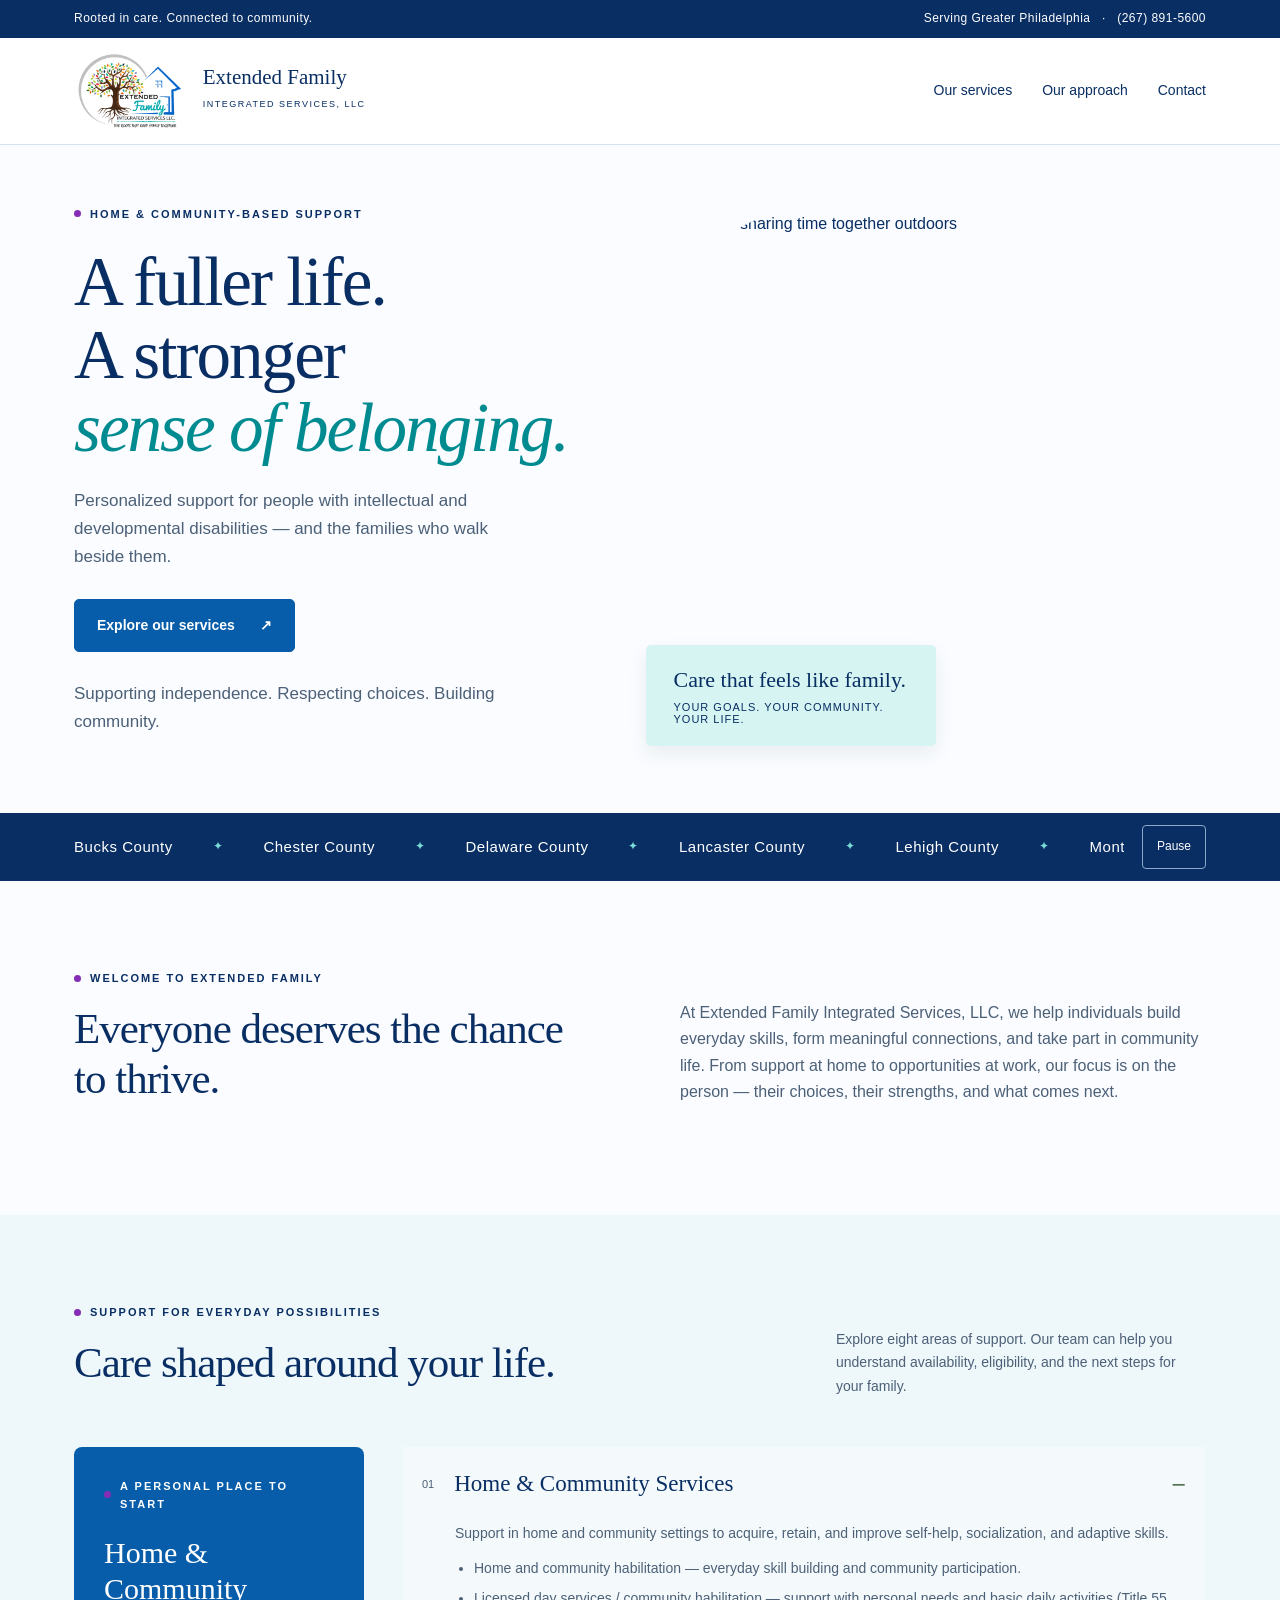
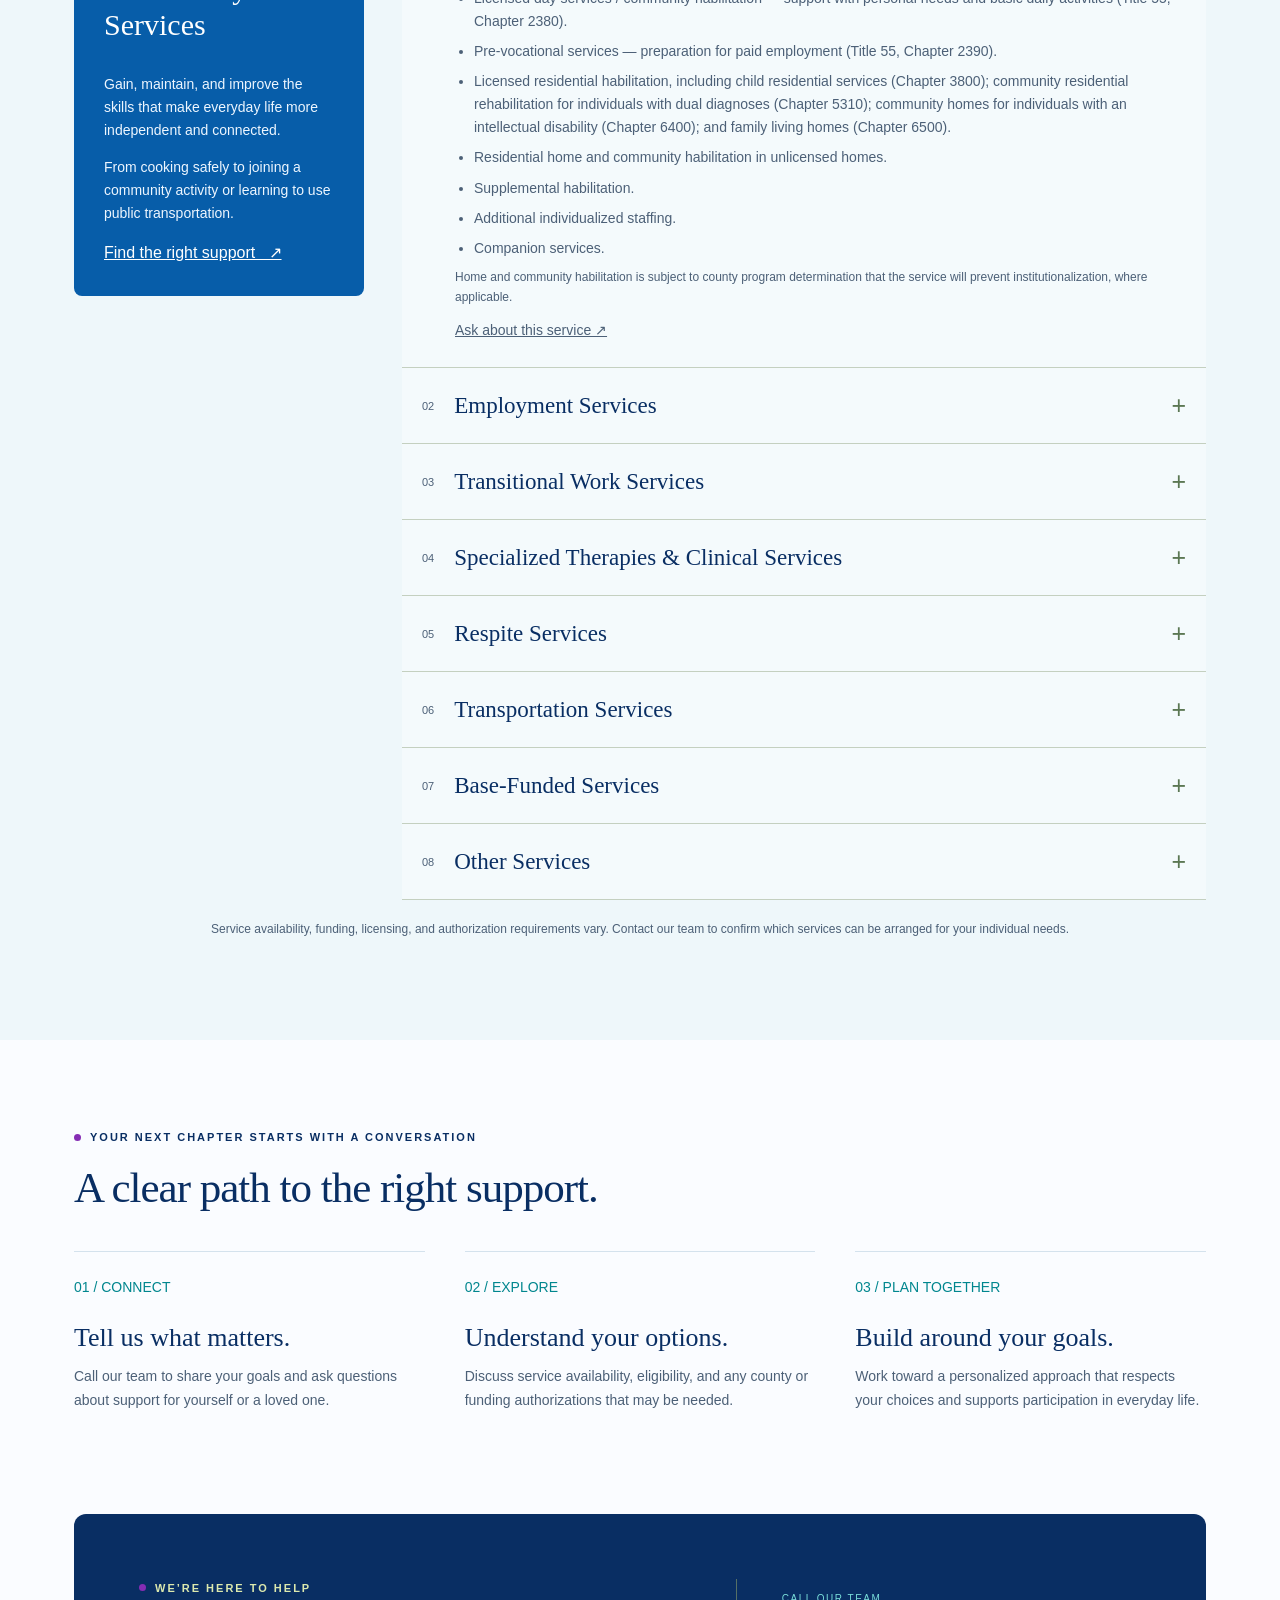
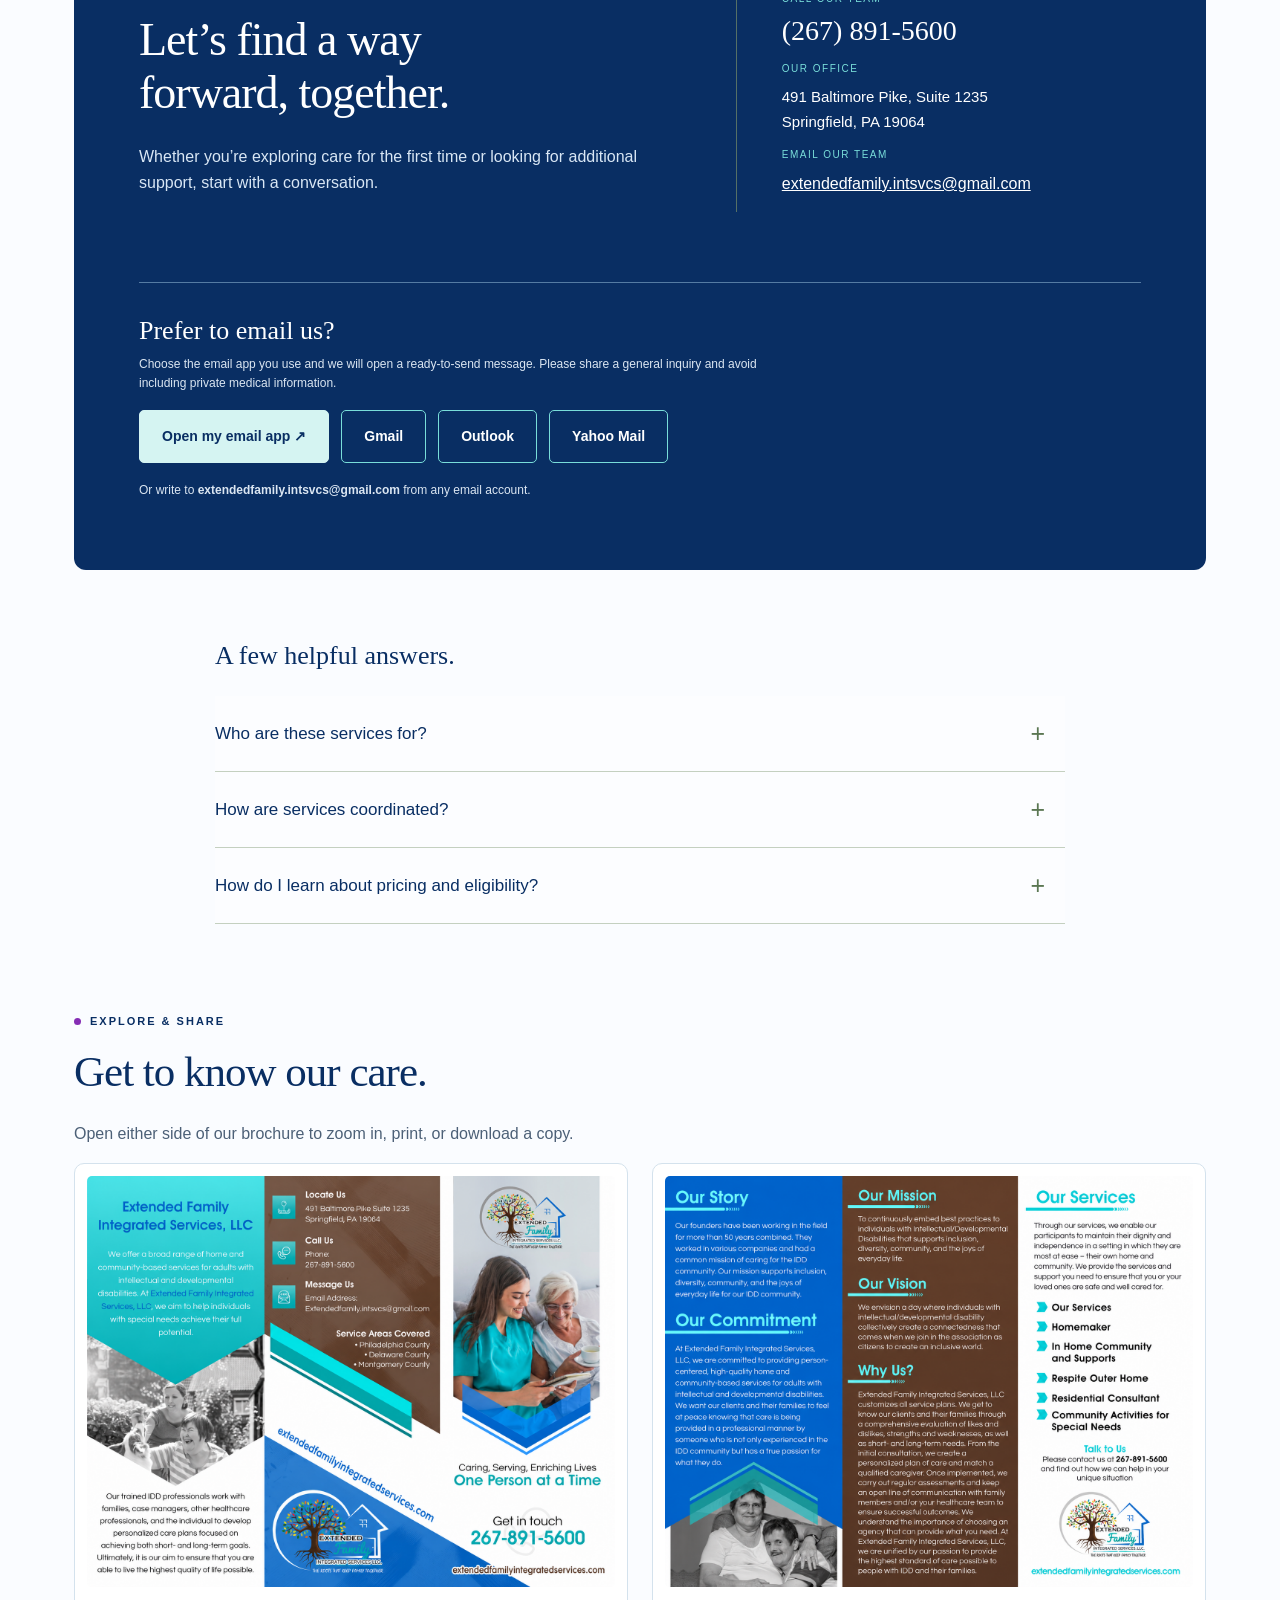
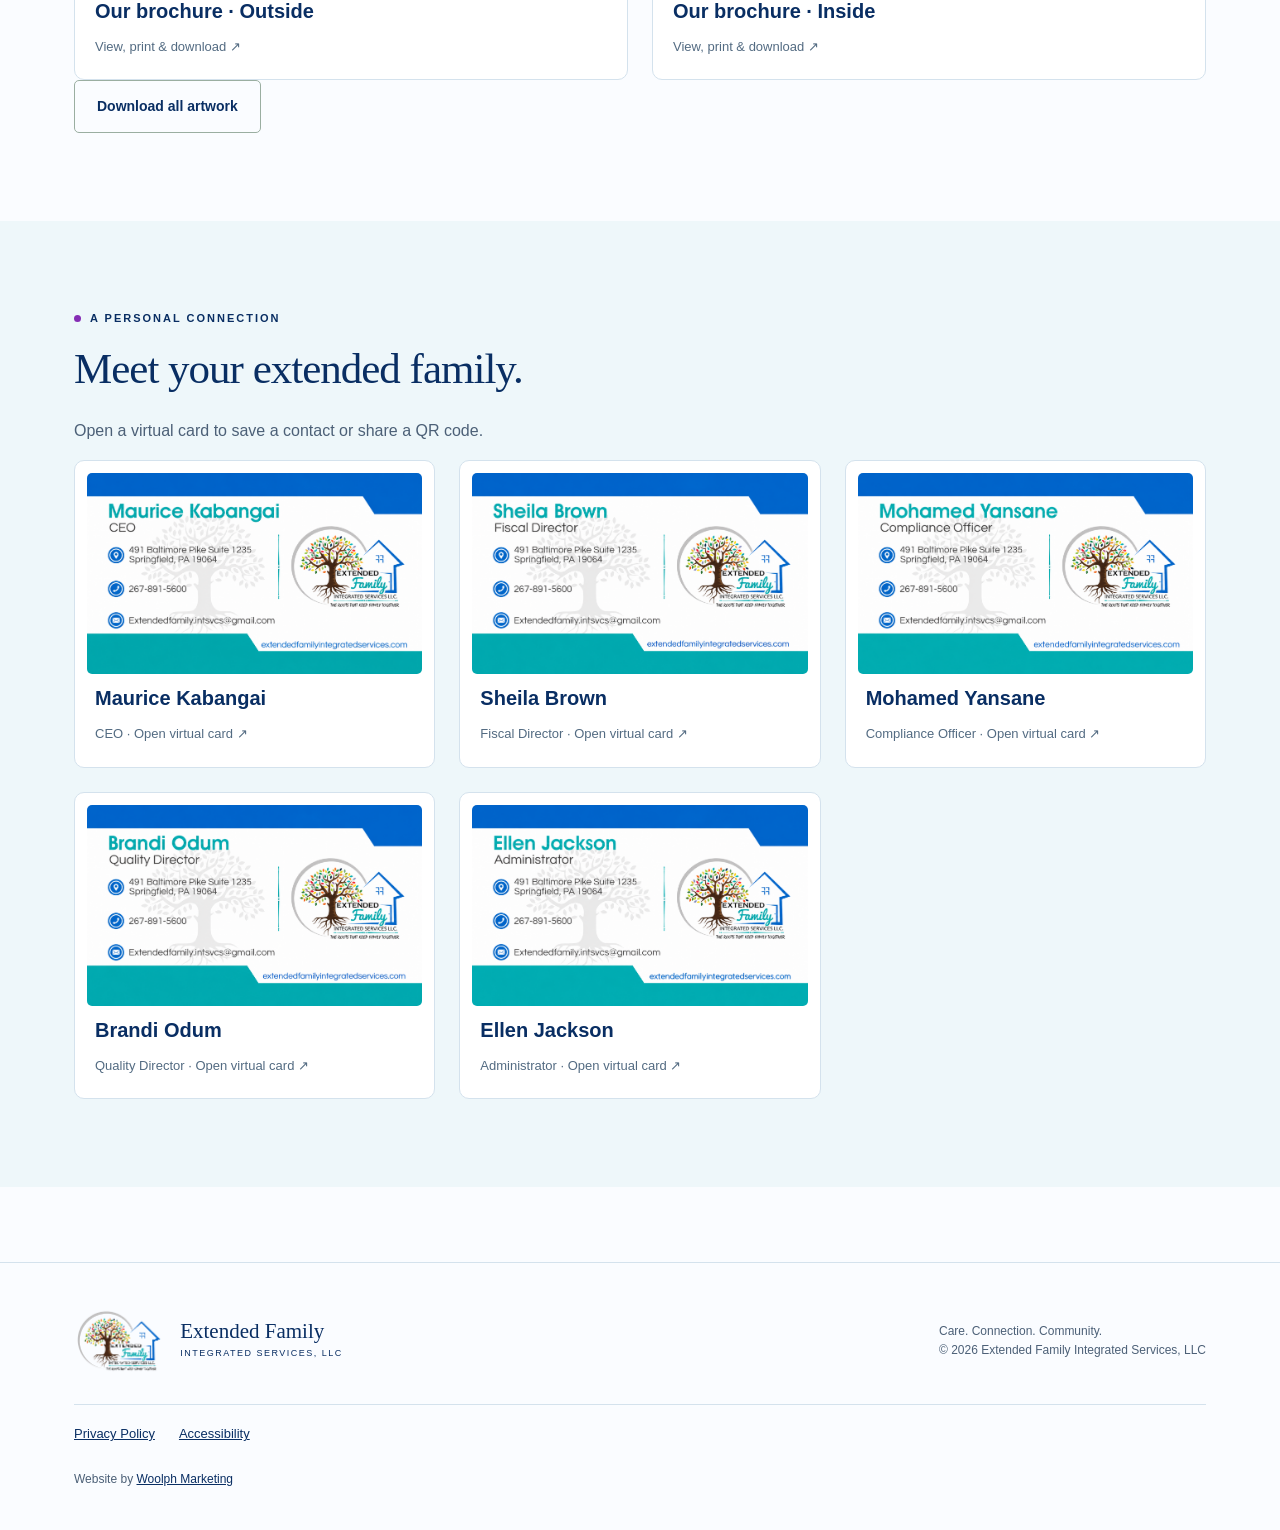
==== commit e049b183: "Use the new logo in the footer, social sharing image, and structured data - Footer logo on all pages" ====
--- a/index.html
+++ b/index.html
@@ -4,16 +4,16 @@
 <meta property="og:type" content="website"><meta property="og:site_name" content="Extended Family Integrated Services">
 <meta property="og:title" content="Extended Family Integrated Services | Care, Community &amp; Independence">
 <meta property="og:description" content="Explore personalized developmental disability care, home and community services, employment support, respite and more in Greater Philadelphia.">
-<meta property="og:url" content="https://extendedfamilyintegratedservices.com/"><meta property="og:image" content="https://extendedfamilyintegratedservices.com/assets/logo.png">
-<meta name="twitter:card" content="summary">
+<meta property="og:url" content="https://extendedfamilyintegratedservices.com/"><meta property="og:image" content="https://extendedfamilyintegratedservices.com/assets/og-image.png"><meta property="og:image:width" content="1200"><meta property="og:image:height" content="630"><meta property="og:image:alt" content="Extended Family Integrated Services LLC logo: a colorful tree beside a house, with the words The roots that keep family together">
+<meta name="twitter:card" content="summary_large_image">
 <script type="application/ld+json">{
  "@context": "https://schema.org",
  "@type": "LocalBusiness",
  "@id": "https://extendedfamilyintegratedservices.com/#organization",
  "name": "Extended Family Integrated Services, LLC",
  "url": "https://extendedfamilyintegratedservices.com/",
- "logo": "https://extendedfamilyintegratedservices.com/assets/logo.png",
- "image": "https://extendedfamilyintegratedservices.com/assets/logo.png",
+ "logo": "https://extendedfamilyintegratedservices.com/assets/logo-header.png",
+ "image": "https://extendedfamilyintegratedservices.com/assets/og-image.png",
  "description": "Home and community services, employment support, respite, and related supports for people with intellectual and developmental disabilities and their families in Greater Philadelphia.",
  "telephone": "+1-267-891-5600",
  "email": "extendedfamily.intsvcs@gmail.com",
@@ -79,7 +79,8 @@
 footer .foot{flex-wrap:wrap}footer .legal-links{order:3;width:100%;height:auto;min-height:0;display:flex;flex-wrap:wrap;justify-content:flex-start;align-items:flex-start;gap:6px 24px;font-size:13px;border-top:1px solid var(--line);padding-top:18px}.legal-links a{color:var(--ink)}.credit{order:4;width:100%}.credit a{color:var(--ink)}footer p{color:#4c6077}
 .email-us h3{margin:0 0 8px}.email-us p{margin:0 0 4px}.email-us p.small{color:#dbe6f2;max-width:640px}.email-actions{display:flex;flex-wrap:wrap;gap:12px;margin:16px 0 18px}.email-actions .button{flex:0 1 auto;gap:10px}.button.ghost{background:transparent;color:#fff;border-color:#79ddd9}.button.ghost:hover{background:#0b4a86}.email-us strong{overflow-wrap:anywhere}@media(max-width:620px){.email-actions .button{flex:1 1 100%}}
 .brand-logo.brand-logo--header{width:auto;height:94px;max-width:none;background:transparent;border-radius:0}@media(max-width:620px){.brand-logo.brand-logo--header{height:66px}}
-</style></head><body><a href="#main" style="position:absolute;left:-10000px" onfocus="this.style.left='10px'" onblur="this.style.left='-10000px'">Skip to content</a><div class="top"><div class="wrap"><span>Rooted in care. Connected to community.</span><a href="tel:+12678915600">Serving Greater Philadelphia &nbsp; · &nbsp; (267) 891-5600</a></div></div><header><nav class="wrap" aria-label="Main navigation"><a class="brand" href="#"><img class="brand-logo brand-logo--header" src="assets/logo-header.png" width="382" height="305" alt="Extended Family Integrated Services LLC logo: a colorful tree beside a house, with the words The roots that keep family together"><span><strong>Extended Family</strong><small>INTEGRATED SERVICES, LLC</small></span></a><div class="links"><a href="#services">Our services</a><a href="#approach">Our approach</a><a href="#contact">Contact</a></div></nav></header><main id="main"><section class="hero wrap"><div><div class="eyebrow">Home & community-based support</div><h1>A fuller life.<br>A stronger<br><em>sense of belonging.</em></h1><p>Personalized support for people with intellectual and developmental disabilities — and the families who walk beside them.</p><div class="actions"><a class="button" href="#services">Explore our services <span>↗</span></a></div><p class="small">Supporting independence. Respecting choices. Building community.</p></div><div class="hero-media"><img src="https://images.unsplash.com/photo-1511632765486-a01980e01a18?auto=format&fit=crop&w=1200&q=85" alt="Family sharing time together outdoors"><div class="photo-note">Care that feels like family.<span>YOUR GOALS. YOUR COMMUNITY. YOUR LIFE.</span></div></div></section><section class="county-banner" aria-label="Counties we serve"><div class="wrap county-inner"><div class="county-window"><div class="county-track"><div class="county-group"><span>Bucks County</span><span>Chester County</span><span>Delaware County</span><span>Lancaster County</span><span>Lehigh County</span><span>Montgomery County</span><span>Philadelphia</span></div><div class="county-group" aria-hidden="true"><span>Bucks County</span><span>Chester County</span><span>Delaware County</span><span>Lancaster County</span><span>Lehigh County</span><span>Montgomery County</span><span>Philadelphia</span></div></div></div><button class="county-pause" type="button" aria-label="Pause county scrolling" aria-pressed="false">Pause</button></div></section><section class="section wrap intro" id="about"><div><div class="eyebrow">Welcome to Extended Family</div><h2>Everyone deserves the chance to thrive.</h2></div><p>At Extended Family Integrated Services, LLC, we help individuals build everyday skills, form meaningful connections, and take part in community life. From support at home to opportunities at work, our focus is on the person — their choices, their strengths, and what comes next.</p></section><section class="section services" id="services"><div class="wrap"><div class="section-head"><div><div class="eyebrow">Support for everyday possibilities</div><h2>Care shaped around your life.</h2></div><p>Explore eight areas of support. Our team can help you understand availability, eligibility, and the next steps for your family.</p></div><div class="service-layout"><aside class="service-aside"><div class="eyebrow">A personal place to start</div><h3>Home & Community Services</h3><p>Gain, maintain, and improve the skills that make everyday life more independent and connected.</p><p>From cooking safely to joining a community activity or learning to use public transportation.</p><a href="#contact">Find the right support &nbsp; ↗</a></aside><div id="service-list"></div></div><p class="reg availability-note">Service availability, funding, licensing, and authorization requirements vary. Contact our team to confirm which services can be arranged for your individual needs.</p></div></section><section class="section wrap" id="approach"><div class="eyebrow">Your next chapter starts with a conversation</div><h2>A clear path to the right support.</h2><div class="steps"><div class="step"><span>01 / CONNECT</span><h3>Tell us what matters.</h3><p>Call our team to share your goals and ask questions about support for yourself or a loved one.</p></div><div class="step"><span>02 / EXPLORE</span><h3>Understand your options.</h3><p>Discuss service availability, eligibility, and any county or funding authorizations that may be needed.</p></div><div class="step"><span>03 / PLAN TOGETHER</span><h3>Build around your goals.</h3><p>Work toward a personalized approach that respects your choices and supports participation in everyday life.</p></div></div></section><section class="wrap" id="contact"><div class="contact"><div><div class="eyebrow">We’re here to help</div><h2>Let’s find a way<br>forward, together.</h2><p>Whether you’re exploring care for the first time or looking for additional support, start with a conversation.</p></div><div class="contact-info"><small>CALL OUR TEAM</small><a class="phone" href="tel:+12678915600">(267) 891-5600</a><small>OUR OFFICE</small><address>491 Baltimore Pike, Suite 1235<br>Springfield, PA 19064</address><small>EMAIL OUR TEAM</small><a class="email" href="mailto:extendedfamily.intsvcs@gmail.com">extendedfamily.intsvcs@gmail.com</a></div><div class="inquiry email-us"><h3>Prefer to email us?</h3><p class="small">Choose the email app you use and we will open a ready-to-send message. Please share a general inquiry and avoid including private medical information.</p><div class="email-actions"><a class="button light" href="mailto:extendedfamily.intsvcs@gmail.com?subject=Service%20inquiry">Open my email app ↗</a><a class="button ghost" href="https://mail.google.com/mail/?view=cm&fs=1&to=extendedfamily.intsvcs%40gmail.com&su=Service%20inquiry" target="_blank" rel="noopener">Gmail</a><a class="button ghost" href="https://outlook.live.com/mail/0/deeplink/compose?to=extendedfamily.intsvcs%40gmail.com&subject=Service%20inquiry" target="_blank" rel="noopener">Outlook</a><a class="button ghost" href="https://compose.mail.yahoo.com/?to=extendedfamily.intsvcs%40gmail.com&subject=Service%20inquiry" target="_blank" rel="noopener">Yahoo Mail</a></div><p class="small">Or write to <strong>extendedfamily.intsvcs@gmail.com</strong> from any email account.</p></div></div><div class="faq"><h3>A few helpful answers.</h3><details><summary>Who are these services for?</summary><div class="detail">Our focus is on individuals with intellectual and developmental disabilities and their families. Eligibility and authorization depend on the specific service and funding source.</div></details><details><summary>How are services coordinated?</summary><div class="detail">Extended Family Integrated Services, LLC is enrolled with the Pennsylvania Department of Human Services and works through the Home and Community-Based Services registry. Call to discuss service options and any required coordination with your county program.</div></details><details><summary>How do I learn about pricing and eligibility?</summary><div class="detail">Call (267) 891-5600 to discuss your needs, current service availability, funding, and eligibility. Services are not sold as a fixed package because individual needs and authorizations vary.</div></details></div></section><section class="section wrap" id="brochures"><div class="eyebrow">Explore & share</div><h2>Get to know our care.</h2><p>Open either side of our brochure to zoom in, print, or download a copy.</p><div class="brochure-grid"><button class="media-tile" data-brochure="outer"><img src="assets/brochure-outer-updated.png" loading="lazy" alt="Our brochure · Outside"><strong>Our brochure · Outside</strong><span>View, print & download ↗</span></button><button class="media-tile" data-brochure="inner"><img src="assets/brochure-inner-updated.png" loading="lazy" alt="Our brochure · Inside"><strong>Our brochure · Inside</strong><span>View, print & download ↗</span></button></div><a class="button outline" href="assets/updated-artwork.zip" download>Download all artwork</a></section><section class="section team-section" id="team"><div class="wrap"><div class="eyebrow">A personal connection</div><h2>Meet your extended family.</h2><p>Open a virtual card to save a contact or share a QR code.</p><div class="team-grid"><button class="media-tile" id="card-maurice" data-card="maurice"><img src="assets/maurice-updated.png" loading="lazy" alt="Printed business card for Maurice Kabangai, CEO"><strong>Maurice Kabangai</strong><span>CEO · Open virtual card ↗</span></button><button class="media-tile" id="card-sheila" data-card="sheila"><img src="assets/sheila-updated.png" loading="lazy" alt="Printed business card for Sheila Brown, Fiscal Director"><strong>Sheila Brown</strong><span>Fiscal Director · Open virtual card ↗</span></button><button class="media-tile" id="card-mohamed" data-card="mohamed"><img src="assets/mohamed-updated.png" loading="lazy" alt="Printed business card for Mohamed Yansane, Compliance Officer"><strong>Mohamed Yansane</strong><span>Compliance Officer · Open virtual card ↗</span></button><button class="media-tile" id="card-brandi" data-card="brandi"><img src="assets/brandi-updated.png" loading="lazy" alt="Printed business card for Brandi Odum, Quality Director"><strong>Brandi Odum</strong><span>Quality Director · Open virtual card ↗</span></button><button class="media-tile" id="card-ellen" data-card="ellen"><img src="assets/ellen-updated.png" loading="lazy" alt="Printed business card for Ellen Jackson, Administrator"><strong>Ellen Jackson</strong><span>Administrator · Open virtual card ↗</span></button></div></div></section></main><dialog id="viewer" aria-labelledby="viewer-title"><div class="dialog-top"><h3 id="viewer-title"></h3><button class="button outline" id="close-viewer" aria-label="Close preview">Close ×</button></div><div id="viewer-body"></div></dialog><footer><div class="wrap foot"><a class="brand" href="#"><img class="brand-logo" src="assets/logo.png" alt="Extended Family First Home Care logo"><span><strong>Extended Family</strong><small>INTEGRATED SERVICES, LLC</small></span></a><nav class="legal-links" aria-label="Legal and compliance"><a href="privacy-policy.html">Privacy Policy</a><a href="accessibility.html">Accessibility</a></nav><p>Care. Connection. Community.<br>© <span id="year"></span> Extended Family Integrated Services, LLC</p><p class="credit">Website by <a href="https://woolph.marketing" target="_blank" rel="noopener">Woolph Marketing</a></p></div></footer><script>
+.brand-logo.brand-logo--footer{width:auto;height:76px;max-width:none;background:transparent;border-radius:0}
+</style></head><body><a href="#main" style="position:absolute;left:-10000px" onfocus="this.style.left='10px'" onblur="this.style.left='-10000px'">Skip to content</a><div class="top"><div class="wrap"><span>Rooted in care. Connected to community.</span><a href="tel:+12678915600">Serving Greater Philadelphia &nbsp; · &nbsp; (267) 891-5600</a></div></div><header><nav class="wrap" aria-label="Main navigation"><a class="brand" href="#"><img class="brand-logo brand-logo--header" src="assets/logo-header.png" width="382" height="305" alt="Extended Family Integrated Services LLC logo: a colorful tree beside a house, with the words The roots that keep family together"><span><strong>Extended Family</strong><small>INTEGRATED SERVICES, LLC</small></span></a><div class="links"><a href="#services">Our services</a><a href="#approach">Our approach</a><a href="#contact">Contact</a></div></nav></header><main id="main"><section class="hero wrap"><div><div class="eyebrow">Home & community-based support</div><h1>A fuller life.<br>A stronger<br><em>sense of belonging.</em></h1><p>Personalized support for people with intellectual and developmental disabilities — and the families who walk beside them.</p><div class="actions"><a class="button" href="#services">Explore our services <span>↗</span></a></div><p class="small">Supporting independence. Respecting choices. Building community.</p></div><div class="hero-media"><img src="https://images.unsplash.com/photo-1511632765486-a01980e01a18?auto=format&fit=crop&w=1200&q=85" alt="Family sharing time together outdoors"><div class="photo-note">Care that feels like family.<span>YOUR GOALS. YOUR COMMUNITY. YOUR LIFE.</span></div></div></section><section class="county-banner" aria-label="Counties we serve"><div class="wrap county-inner"><div class="county-window"><div class="county-track"><div class="county-group"><span>Bucks County</span><span>Chester County</span><span>Delaware County</span><span>Lancaster County</span><span>Lehigh County</span><span>Montgomery County</span><span>Philadelphia</span></div><div class="county-group" aria-hidden="true"><span>Bucks County</span><span>Chester County</span><span>Delaware County</span><span>Lancaster County</span><span>Lehigh County</span><span>Montgomery County</span><span>Philadelphia</span></div></div></div><button class="county-pause" type="button" aria-label="Pause county scrolling" aria-pressed="false">Pause</button></div></section><section class="section wrap intro" id="about"><div><div class="eyebrow">Welcome to Extended Family</div><h2>Everyone deserves the chance to thrive.</h2></div><p>At Extended Family Integrated Services, LLC, we help individuals build everyday skills, form meaningful connections, and take part in community life. From support at home to opportunities at work, our focus is on the person — their choices, their strengths, and what comes next.</p></section><section class="section services" id="services"><div class="wrap"><div class="section-head"><div><div class="eyebrow">Support for everyday possibilities</div><h2>Care shaped around your life.</h2></div><p>Explore eight areas of support. Our team can help you understand availability, eligibility, and the next steps for your family.</p></div><div class="service-layout"><aside class="service-aside"><div class="eyebrow">A personal place to start</div><h3>Home & Community Services</h3><p>Gain, maintain, and improve the skills that make everyday life more independent and connected.</p><p>From cooking safely to joining a community activity or learning to use public transportation.</p><a href="#contact">Find the right support &nbsp; ↗</a></aside><div id="service-list"></div></div><p class="reg availability-note">Service availability, funding, licensing, and authorization requirements vary. Contact our team to confirm which services can be arranged for your individual needs.</p></div></section><section class="section wrap" id="approach"><div class="eyebrow">Your next chapter starts with a conversation</div><h2>A clear path to the right support.</h2><div class="steps"><div class="step"><span>01 / CONNECT</span><h3>Tell us what matters.</h3><p>Call our team to share your goals and ask questions about support for yourself or a loved one.</p></div><div class="step"><span>02 / EXPLORE</span><h3>Understand your options.</h3><p>Discuss service availability, eligibility, and any county or funding authorizations that may be needed.</p></div><div class="step"><span>03 / PLAN TOGETHER</span><h3>Build around your goals.</h3><p>Work toward a personalized approach that respects your choices and supports participation in everyday life.</p></div></div></section><section class="wrap" id="contact"><div class="contact"><div><div class="eyebrow">We’re here to help</div><h2>Let’s find a way<br>forward, together.</h2><p>Whether you’re exploring care for the first time or looking for additional support, start with a conversation.</p></div><div class="contact-info"><small>CALL OUR TEAM</small><a class="phone" href="tel:+12678915600">(267) 891-5600</a><small>OUR OFFICE</small><address>491 Baltimore Pike, Suite 1235<br>Springfield, PA 19064</address><small>EMAIL OUR TEAM</small><a class="email" href="mailto:extendedfamily.intsvcs@gmail.com">extendedfamily.intsvcs@gmail.com</a></div><div class="inquiry email-us"><h3>Prefer to email us?</h3><p class="small">Choose the email app you use and we will open a ready-to-send message. Please share a general inquiry and avoid including private medical information.</p><div class="email-actions"><a class="button light" href="mailto:extendedfamily.intsvcs@gmail.com?subject=Service%20inquiry">Open my email app ↗</a><a class="button ghost" href="https://mail.google.com/mail/?view=cm&fs=1&to=extendedfamily.intsvcs%40gmail.com&su=Service%20inquiry" target="_blank" rel="noopener">Gmail</a><a class="button ghost" href="https://outlook.live.com/mail/0/deeplink/compose?to=extendedfamily.intsvcs%40gmail.com&subject=Service%20inquiry" target="_blank" rel="noopener">Outlook</a><a class="button ghost" href="https://compose.mail.yahoo.com/?to=extendedfamily.intsvcs%40gmail.com&subject=Service%20inquiry" target="_blank" rel="noopener">Yahoo Mail</a></div><p class="small">Or write to <strong>extendedfamily.intsvcs@gmail.com</strong> from any email account.</p></div></div><div class="faq"><h3>A few helpful answers.</h3><details><summary>Who are these services for?</summary><div class="detail">Our focus is on individuals with intellectual and developmental disabilities and their families. Eligibility and authorization depend on the specific service and funding source.</div></details><details><summary>How are services coordinated?</summary><div class="detail">Extended Family Integrated Services, LLC is enrolled with the Pennsylvania Department of Human Services and works through the Home and Community-Based Services registry. Call to discuss service options and any required coordination with your county program.</div></details><details><summary>How do I learn about pricing and eligibility?</summary><div class="detail">Call (267) 891-5600 to discuss your needs, current service availability, funding, and eligibility. Services are not sold as a fixed package because individual needs and authorizations vary.</div></details></div></section><section class="section wrap" id="brochures"><div class="eyebrow">Explore & share</div><h2>Get to know our care.</h2><p>Open either side of our brochure to zoom in, print, or download a copy.</p><div class="brochure-grid"><button class="media-tile" data-brochure="outer"><img src="assets/brochure-outer-updated.png" loading="lazy" alt="Our brochure · Outside"><strong>Our brochure · Outside</strong><span>View, print & download ↗</span></button><button class="media-tile" data-brochure="inner"><img src="assets/brochure-inner-updated.png" loading="lazy" alt="Our brochure · Inside"><strong>Our brochure · Inside</strong><span>View, print & download ↗</span></button></div><a class="button outline" href="assets/updated-artwork.zip" download>Download all artwork</a></section><section class="section team-section" id="team"><div class="wrap"><div class="eyebrow">A personal connection</div><h2>Meet your extended family.</h2><p>Open a virtual card to save a contact or share a QR code.</p><div class="team-grid"><button class="media-tile" id="card-maurice" data-card="maurice"><img src="assets/maurice-updated.png" loading="lazy" alt="Printed business card for Maurice Kabangai, CEO"><strong>Maurice Kabangai</strong><span>CEO · Open virtual card ↗</span></button><button class="media-tile" id="card-sheila" data-card="sheila"><img src="assets/sheila-updated.png" loading="lazy" alt="Printed business card for Sheila Brown, Fiscal Director"><strong>Sheila Brown</strong><span>Fiscal Director · Open virtual card ↗</span></button><button class="media-tile" id="card-mohamed" data-card="mohamed"><img src="assets/mohamed-updated.png" loading="lazy" alt="Printed business card for Mohamed Yansane, Compliance Officer"><strong>Mohamed Yansane</strong><span>Compliance Officer · Open virtual card ↗</span></button><button class="media-tile" id="card-brandi" data-card="brandi"><img src="assets/brandi-updated.png" loading="lazy" alt="Printed business card for Brandi Odum, Quality Director"><strong>Brandi Odum</strong><span>Quality Director · Open virtual card ↗</span></button><button class="media-tile" id="card-ellen" data-card="ellen"><img src="assets/ellen-updated.png" loading="lazy" alt="Printed business card for Ellen Jackson, Administrator"><strong>Ellen Jackson</strong><span>Administrator · Open virtual card ↗</span></button></div></div></section></main><dialog id="viewer" aria-labelledby="viewer-title"><div class="dialog-top"><h3 id="viewer-title"></h3><button class="button outline" id="close-viewer" aria-label="Close preview">Close ×</button></div><div id="viewer-body"></div></dialog><footer><div class="wrap foot"><a class="brand" href="#"><img class="brand-logo brand-logo--footer" src="assets/logo-header.png" width="382" height="305" alt="Extended Family Integrated Services LLC logo"><span><strong>Extended Family</strong><small>INTEGRATED SERVICES, LLC</small></span></a><nav class="legal-links" aria-label="Legal and compliance"><a href="privacy-policy.html">Privacy Policy</a><a href="accessibility.html">Accessibility</a></nav><p>Care. Connection. Community.<br>© <span id="year"></span> Extended Family Integrated Services, LLC</p><p class="credit">Website by <a href="https://woolph.marketing" target="_blank" rel="noopener">Woolph Marketing</a></p></div></footer><script>
 const services=[
 ['Home & Community Services','Support in home and community settings to acquire, retain, and improve self-help, socialization, and adaptive skills.',['Home and community habilitation — everyday skill building and community participation.','Licensed day services / community habilitation — support with personal needs and basic daily activities (Title 55, Chapter 2380).','Pre-vocational services — preparation for paid employment (Title 55, Chapter 2390).','Licensed residential habilitation, including child residential services (Chapter 3800); community residential rehabilitation for individuals with dual diagnoses (Chapter 5310); community homes for individuals with an intellectual disability (Chapter 6400); and family living homes (Chapter 6500).','Residential home and community habilitation in unlicensed homes.','Supplemental habilitation.','Additional individualized staffing.','Companion services.'],'Home and community habilitation is subject to county program determination that the service will prevent institutionalization, where applicable.'],
 ['Employment Services','Support to find and maintain competitive employment in the community.',['Supported employment services.','Job finding — skill development, outreach to potential employers, job task training, and assistance acquiring a job.','Job support — follow-up with the individual and employer to identify and resolve challenges and support continued employment.']],
